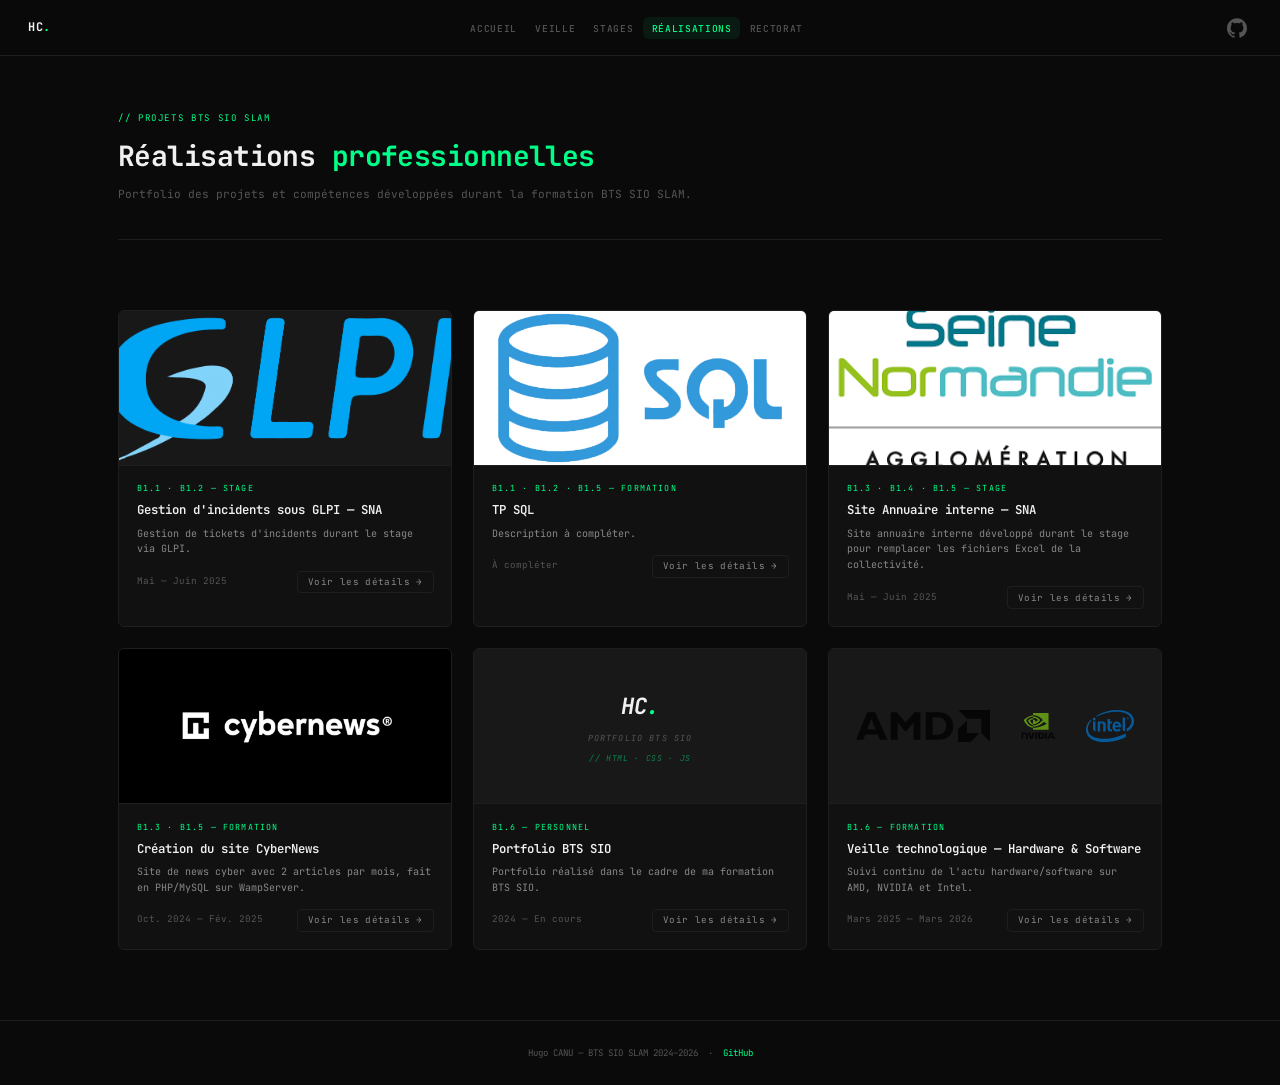
==== realisations.html @ 0197f589 "Initial commit — Portfolio BTS SIO SLAM complet" ====
<!DOCTYPE html>
<html lang="fr">
<head>
  <meta charset="UTF-8">
  <meta name="viewport" content="width=device-width, initial-scale=1.0">
  <title>Réalisations — Hugo CANU</title>
  <link rel="icon" type="image/x-icon" href="favicon_io/favicon.ico">
  <link rel="icon" type="image/png" sizes="32x32" href="favicon_io/favicon-32x32.png">
  <link rel="icon" type="image/png" sizes="16x16" href="favicon_io/favicon-16x16.png">
  <link rel="preconnect" href="https://fonts.googleapis.com">
  <link rel="preconnect" href="https://fonts.gstatic.com" crossorigin>
  <link href="https://fonts.googleapis.com/css2?family=JetBrains+Mono:wght@300;400;500;600;700&display=swap" rel="stylesheet">
  <link rel="stylesheet" href="css/style.css">
</head>
<body>

  <!-- ─── Navbar ─── -->
  <nav class="navbar">
    <a class="navbar-brand" href="index.html">HC<span class="acc">.</span></a>
    <ul class="navbar-links">
      <li><a href="index.html">Accueil</a></li>
      <li><a href="veille.html">Veille</a></li>
      <li><a href="stages.html">Stages</a></li>
      <li><a href="realisations.html">Réalisations</a></li>
      <li><a href="rectorat.html">Rectorat</a></li>
    </ul>
    <a class="navbar-gh" href="https://github.com/HCWhite1" target="_blank" rel="noopener" aria-label="GitHub">
      <svg viewBox="0 0 24 24"><path d="M12 .297c-6.63 0-12 5.373-12 12 0 5.303 3.438 9.8 8.205 11.385.6.113.82-.258.82-.577 0-.285-.01-1.04-.015-2.04-3.338.724-4.042-1.61-4.042-1.61-.546-1.385-1.335-1.755-1.335-1.755-1.087-.744.084-.729.084-.729 1.205.084 1.838 1.236 1.838 1.236 1.07 1.835 2.809 1.305 3.495.998.108-.776.417-1.305.76-1.605-2.665-.3-5.466-1.332-5.466-5.93 0-1.31.465-2.38 1.235-3.22-.135-.303-.54-1.523.105-3.176 0 0 1.005-.322 3.3 1.23.96-.267 1.98-.399 3-.405 1.02.006 2.04.138 3 .405 2.28-1.552 3.285-1.23 3.285-1.23.645 1.653.24 2.873.12 3.176.765.84 1.23 1.91 1.23 3.22 0 4.61-2.805 5.625-5.475 5.92.42.36.81 1.096.81 2.22 0 1.606-.015 2.896-.015 3.286 0 .315.21.69.825.57C20.565 22.092 24 17.592 24 12.297c0-6.627-5.373-12-12-12"/></svg>
    </a>
  </nav>

  <div class="page-wrapper">
    <div class="container">

      <!-- ─── Page hero ─── -->
      <div class="page-hero">
        <p class="label">// Projets BTS SIO SLAM</p>
        <h1>Réalisations <span style="color:var(--accent)">professionnelles</span></h1>
        <p>Portfolio des projets et compétences développées durant la formation BTS SIO SLAM.</p>
      </div>

      <!-- ─── Grille de réalisations ─── -->
      <section class="section">
        <div class="realisations-grid">

          <!-- GLPI -->
          <div class="realisation-card reveal" data-modal="glpi">
            <div class="realisation-img-placeholder"><img src="Images/Realisations/LOGO_GLPI.png" alt="GLPI"></div>
            <div class="realisation-body">
              <p class="realisation-tag">B1.1 · B1.2 — Stage</p>
              <p class="realisation-title">Gestion d'incidents sous GLPI — SNA</p>
              <p class="realisation-desc">Gestion de tickets d'incidents durant le stage via GLPI.</p>
              <div class="realisation-footer">
                <span class="realisation-date">Mai — Juin 2025</span>
                <button class="btn-details" data-modal="glpi">Voir les détails →</button>
              </div>
            </div>
          </div>

          <!-- TP SQL -->
          <div class="realisation-card reveal reveal-d1" data-modal="tpsql">
            <div class="realisation-img-placeholder"><img src="Images/Realisations/LOGO_SQL.png" alt="SQL"></div>
            <div class="realisation-body">
              <p class="realisation-tag">B1.1 · B1.2 · B1.5 — Formation</p>
              <p class="realisation-title">TP SQL</p>
              <p class="realisation-desc">Description à compléter.</p>
              <div class="realisation-footer">
                <span class="realisation-date">À compléter</span>
                <button class="btn-details" data-modal="tpsql">Voir les détails →</button>
              </div>
            </div>
          </div>

          <!-- Annuaire -->
          <div class="realisation-card reveal reveal-d2" data-modal="annuaire">
            <div class="realisation-img-placeholder"><img src="Images/Realisations/LOGO_SEINENORMANDIE.png" alt="Seine Normandie Agglomération"></div>
            <div class="realisation-body">
              <p class="realisation-tag">B1.3 · B1.4 · B1.5 — Stage</p>
              <p class="realisation-title">Site Annuaire interne — SNA</p>
              <p class="realisation-desc">Site annuaire interne développé durant le stage pour remplacer les fichiers Excel de la collectivité.</p>
              <div class="realisation-footer">
                <span class="realisation-date">Mai — Juin 2025</span>
                <button class="btn-details" data-modal="annuaire">Voir les détails →</button>
              </div>
            </div>
          </div>

          <!-- CyberNews -->
          <div class="realisation-card reveal" data-modal="cybernews">
            <div class="realisation-img-placeholder"><img src="Images/Realisations/Logo_CYbernews.avif" alt="CyberNews"></div>
            <div class="realisation-body">
              <p class="realisation-tag">B1.3 · B1.5 — Formation</p>
              <p class="realisation-title">Création du site CyberNews</p>
              <p class="realisation-desc">Site de news cyber avec 2 articles par mois, fait en PHP/MySQL sur WampServer.</p>
              <div class="realisation-footer">
                <span class="realisation-date">Oct. 2024 — Fév. 2025</span>
                <button class="btn-details" data-modal="cybernews">Voir les détails →</button>
              </div>
            </div>
          </div>

          <!-- Portfolio -->
          <div class="realisation-card reveal reveal-d1" data-modal="portfolio">
            <div class="realisation-img-placeholder" style="flex-direction:column; gap:0.4rem;">
              <span style="font-size:1.6rem; font-weight:700; color:var(--text-bright); letter-spacing:-0.02em;">HC<span style="color:var(--accent)">.</span></span>
              <span style="color:var(--text-muted); font-size:0.6rem; letter-spacing:0.14em; text-transform:uppercase;">Portfolio BTS SIO</span>
              <span style="color:var(--accent); opacity:0.45; font-size:0.58rem; margin-top:0.1rem; letter-spacing:0.08em;">// HTML · CSS · JS</span>
            </div>
            <div class="realisation-body">
              <p class="realisation-tag">B1.6 — Personnel</p>
              <p class="realisation-title">Portfolio BTS SIO</p>
              <p class="realisation-desc">Portfolio réalisé dans le cadre de ma formation BTS SIO.</p>
              <div class="realisation-footer">
                <span class="realisation-date">2024 — En cours</span>
                <button class="btn-details" data-modal="portfolio">Voir les détails →</button>
              </div>
            </div>
          </div>

          <!-- Veille -->
          <div class="realisation-card reveal reveal-d2" data-modal="veille">
            <div class="realisation-img-placeholder" style="gap:2rem;">
              <img src="Images/Logos/VeilleTechnologique/LogoVeilleTecho_Sujet_AMD.svg"    alt="AMD"    style="width:auto;height:32px;object-fit:contain;opacity:0.75;">
              <img src="Images/Logos/VeilleTechnologique/LogoVeilleTechno_Sujet_NVidia.png" alt="NVIDIA" style="width:auto;height:32px;object-fit:contain;opacity:0.75;">
              <img src="Images/Logos/VeilleTechnologique/LogoVeilleTechno_Sujet_Intel.svg"  alt="Intel"  style="width:auto;height:32px;object-fit:contain;opacity:0.75;">
            </div>
            <div class="realisation-body">
              <p class="realisation-tag">B1.6 — Formation</p>
              <p class="realisation-title">Veille technologique — Hardware &amp; Software</p>
              <p class="realisation-desc">Suivi continu de l'actu hardware/software sur AMD, NVIDIA et Intel.</p>
              <div class="realisation-footer">
                <span class="realisation-date">Mars 2025 — Mars 2026</span>
                <button class="btn-details" data-modal="veille">Voir les détails →</button>
              </div>
            </div>
          </div>

        </div>
      </section>

    </div>
  </div>

  <!-- ─── Modal ─── -->
  <div class="modal-overlay" id="modal-overlay">
    <div class="modal">
      <div class="modal-header">
        <div>
          <p id="modal-tag" class="modal-tag"></p>
          <p id="modal-title" class="modal-title"></p>
        </div>
        <button class="modal-close" id="modal-close-btn">✕ fermer</button>
      </div>
      <div class="modal-body">
        <img id="modal-img" class="modal-img" src="" alt="" style="display:none;">

        <p class="modal-section">Description</p>
        <p id="modal-desc" class="modal-desc"></p>

        <p class="modal-section">Compétences développées</p>
        <div id="modal-competences"></div>

        <p class="modal-section">Technologies utilisées</p>
        <div id="modal-technos" class="techno-chips"></div>
      </div>
    </div>
  </div>

  <footer>
    <p>Hugo CANU — BTS SIO SLAM 2024–2026 &nbsp;·&nbsp; <a href="https://github.com/HCWhite1" target="_blank">GitHub</a></p>
  </footer>

  <button id="back-to-top" aria-label="Retour en haut">
    <svg viewBox="0 0 14 14" fill="none"><path d="M7 11V3M3 7l4-4 4 4" stroke="currentColor" stroke-width="1.5" stroke-linecap="round" stroke-linejoin="round"/></svg>
  </button>

  <script src="js/main.js"></script>
  <script>
    window.REALISATIONS = {

      'annuaire': {
        stage: 'B1.3 · B1.4 · B1.5 — Stage 1ère année',
        title: 'Site Annuaire interne — SNA',
        description: 'Durant le stage, les agents n\'avaient pas d\'outil centralisé pour retrouver leurs collègues. J\'ai développé un annuaire interne couvrant toutes les entités du service, accessible à tous les agents avec différents niveaux de droits selon le rôle. Mis à disposition en fin de stage, il est resté opérationnel après mon départ.',
        image: null,
        competences: [
          { code: 'B 1.3', label: 'Développer la présence en ligne de l\'organisation', sub: 'Participer à l\'évolution d\'un site Web exploitant les données de l\'organisation' },
          { code: 'B 1.4', label: 'Travailler en mode projet', sub: 'Planifier les activités' },
          { code: 'B 1.5', label: 'Mettre à disposition des utilisateurs un service informatique', sub: 'Déployer un service et accompagner les utilisateurs' }
        ],
        technos: [
          { name: 'PHP', logo: 'Images/Logos/Développement/LangagesDeProgrammation/Logo_Langage_PHP.png' },
          { name: 'HTML / CSS', logo: 'Images/Logos/Développement/LangagesDeProgrammation/Logo_Langage_HTML.png' },
          { name: 'JavaScript', logo: 'Images/Logos/Développement/LangagesDeProgrammation/Logo_Langage_JavaScript.webp' },
          { name: 'MySQL', logo: 'Images/Logos/Développement/BasesDeDonnes/Logo_BD_MySQL.webp' },
          { name: 'WampServer', logo: 'Images/Logos/Développement/LangagesDeProgrammation/Logo_WampServer.png' }
        ]
      },

      'glpi': {
        stage: 'B1.1 · B1.2 — Stage 1ère année',
        title: 'Gestion d\'incidents sous GLPI — SNA',
        description: 'Durant le stage, j\'ai traité des tickets GLPI au quotidien : remplacement de matériel défaillant, réinstallation de logiciels, support divers. Les demandes arrivaient par ticket, mail ou directement au bureau.',
        image: null,
        competences: [
          { code: 'B 1.1', label: 'Gérer le patrimoine informatique', sub: 'Recenser et identifier les ressources numériques' },
          { code: 'B 1.2', label: 'Répondre aux incidents et aux demandes d\'assistance et d\'évolution', sub: 'Collecter, suivre et orienter des demandes' }
        ],
        technos: [
          { name: 'GLPI', logo: 'Images/Logos/Développement/Logo_GLPI.png' }
        ]
      },

      'portfolio': {
        stage: 'B1.6 — Projet personnel',
        title: 'Portfolio BTS SIO',
        description: 'Portfolio réalisé dans le cadre de ma formation BTS SIO pour centraliser mon parcours, mes compétences et mes réalisations. Accessible en ligne et présenté lors des épreuves.',
        image: null,
        competences: [
          { code: 'B 1.6', label: 'Organiser son développement professionnel', sub: 'Gérer son identité professionnelle' }
        ],
        technos: [
          { name: 'HTML / CSS', logo: 'Images/Logos/Développement/LangagesDeProgrammation/Logo_Langage_HTML.png' },
          { name: 'JavaScript', logo: 'Images/Logos/Développement/LangagesDeProgrammation/Logo_Langage_JavaScript.webp' }
        ]
      },

      'cybernews': {
        stage: 'B1.3 · B1.5 — Formation',
        title: 'Création du site CyberNews',
        description: 'Site dédié à la cybersécurité avec 2 articles publiés par mois. Fait en PHP avec une base MySQL sur WampServer.',
        image: null,
        competences: [
          { code: 'B 1.3', label: 'Développer la présence en ligne de l\'organisation', sub: 'Participer à l\'évolution d\'un site Web exploitant les données de l\'organisation' },
          { code: 'B 1.5', label: 'Mettre à disposition des utilisateurs un service informatique', sub: 'Déployer un service' }
        ],
        technos: [
          { name: 'PHP', logo: 'Images/Logos/Développement/LangagesDeProgrammation/Logo_Langage_PHP.png' },
          { name: 'HTML / CSS', logo: 'Images/Logos/Développement/LangagesDeProgrammation/Logo_Langage_HTML.png' },
          { name: 'MySQL', logo: 'Images/Logos/Développement/BasesDeDonnes/Logo_BD_MySQL.webp' },
          { name: 'phpMyAdmin', logo: 'Images/Logos/Développement/BasesDeDonnes/Logo_BD_phpMyAdmin.png' },
          { name: 'WampServer', logo: 'Images/Logos/Développement/LangagesDeProgrammation/Logo_WampServer.png' }
        ]
      },

      'veille': {
        stage: 'B1.6 — Formation',
        title: 'Veille technologique — Hardware & Software',
        description: 'Veille continue sur l\'actu hardware/software autour d\'AMD, NVIDIA et Intel. 2 articles sélectionnés et référencés chaque mois, couvrant les nouveaux composants, les mises à jour de pilotes et les failles matérielles.',
        image: null,
        competences: [
          { code: 'B 1.6', label: 'Organiser son développement professionnel', sub: 'Mettre en œuvre des outils et stratégies de veille informationnelle' }
        ],
        technos: [
          { name: 'Flipboard', logo: 'Images/Logos/VeilleTechnologique/LogoVeilleTechno_Outils_FlipBoard.jpg' },
          { name: 'Feedly', logo: 'Images/Logos/VeilleTechnologique/LogoVeilleTechno_Outils_Feedly.png' },
          { name: 'Google Alerts', logo: 'Images/Logos/VeilleTechnologique/LogoVeilleTechno_Outils_GoogleAlerts.png' },
          { name: 'Mention', logo: 'Images/Logos/VeilleTechnologique/LogoVeilleTechno-Outils_Mention.jpg' }
        ]
      },

      'tpsql': {
        stage: 'B1.1 · B1.2 · B1.5 — Formation',
        title: 'TP SQL',
        description: 'TP de manipulation et de requêtage sur des bases de données relationnelles, réalisé en cours de formation.',
        image: null,
        competences: [
          { code: 'B 1.1', label: 'Gérer le patrimoine informatique', sub: 'Recenser et identifier les ressources numériques' },
          { code: 'B 1.2', label: 'Répondre aux incidents et aux demandes d\'assistance et d\'évolution', sub: 'Traiter des demandes concernant les applications' },
          { code: 'B 1.5', label: 'Mettre à disposition des utilisateurs un service informatique', sub: 'Réaliser les tests d\'intégration et d\'acceptation d\'un service' }
        ],
        technos: []
      }

    };
  </script>
</body>
</html>
---- css/style.css ----
@import url('https://fonts.googleapis.com/css2?family=JetBrains+Mono:wght@300;400;500;600;700&display=swap');

*, *::before, *::after { margin: 0; padding: 0; box-sizing: border-box; }

:root {
  --bg:           #0a0a0a;
  --bg-card:      #111111;
  --bg-elevated:  #181818;
  --border:       #1e1e1e;
  --border-hover: #2d2d2d;
  --accent:       #00ff88;
  --accent-dim:   rgba(0, 255, 136, 0.07);
  --accent-glow:  rgba(0, 255, 136, 0.2);
  --text:         #c8c8c8;
  --text-bright:  #f0f0f0;
  --text-muted:   #555555;
  --text-dim:     #888888;
  --font:         'JetBrains Mono', 'Courier New', monospace;
  --radius:       6px;
  --nav-h:        56px;
}

html { scroll-behavior: smooth; font-size: clamp(14px, 0.875vw, 18px); }

body {
  background: var(--bg);
  color: var(--text);
  font-family: var(--font);
  font-size: 1rem;
  line-height: 1.7;
  overflow-x: hidden;
}

/* ─── Scrollbar ─── */
::-webkit-scrollbar { width: 5px; }
::-webkit-scrollbar-track { background: var(--bg); }
::-webkit-scrollbar-thumb { background: #252525; border-radius: 3px; }
::-webkit-scrollbar-thumb:hover { background: var(--accent); }
::selection { background: var(--accent-glow); color: var(--accent); }

/* ─── Navbar ─── */
.navbar {
  position: fixed; top: 0; left: 0; right: 0; z-index: 100;
  height: var(--nav-h);
  background: rgba(10, 10, 10, 0.92);
  backdrop-filter: blur(16px);
  border-bottom: 1px solid var(--border);
  display: flex; align-items: center; justify-content: space-between;
  padding: 0 2rem; gap: 1rem;
}

.navbar-brand {
  font-size: 0.85rem; font-weight: 700;
  color: var(--text-bright); text-decoration: none;
  letter-spacing: 0.06em; white-space: nowrap;
}
.navbar-brand .acc { color: var(--accent); }

.navbar-links {
  display: flex; align-items: center; gap: 0.1rem; list-style: none;
}
.navbar-links a {
  color: var(--text-muted); text-decoration: none;
  font-size: 0.68rem; font-weight: 500;
  padding: 0.35rem 0.6rem; border-radius: var(--radius);
  letter-spacing: 0.07em; text-transform: uppercase;
  transition: color 0.2s, background 0.2s; white-space: nowrap;
}
.navbar-links a:hover,
.navbar-links a.active { color: var(--accent); background: var(--accent-dim); }

.navbar-gh {
  display: flex; align-items: center; padding: 0.35rem;
  border-radius: var(--radius); transition: background 0.2s; flex-shrink: 0;
}
.navbar-gh:hover { background: var(--accent-dim); }
.navbar-gh svg { width: 20px; height: 20px; fill: var(--text-muted); transition: fill 0.2s; }
.navbar-gh:hover svg { fill: var(--accent); }

/* ─── Layout ─── */
.page-wrapper { padding-top: var(--nav-h); }
.container { max-width: clamp(1100px, 78vw, 1440px); margin: 0 auto; padding: 0 2rem; }
.section { padding: 5rem 0; }

.section-label {
  font-size: 0.65rem; font-weight: 600; color: var(--accent);
  letter-spacing: 0.18em; text-transform: uppercase; margin-bottom: 0.4rem;
}
.section-title {
  font-size: 1.75rem; font-weight: 700;
  color: var(--text-bright); letter-spacing: -0.02em; margin-bottom: 0.75rem;
}
.section-title .acc { color: var(--accent); }
.section-divider {
  width: 36px; height: 2px; background: var(--accent);
  border-radius: 1px; margin-bottom: 3rem;
}

/* ─── Hero ─── */
#hero {
  position: relative; min-height: 100vh;
  display: flex; align-items: center; overflow: hidden;
}
#matrix-canvas {
  position: absolute; inset: 0; width: 100%; height: 100%;
  opacity: 0.3; z-index: 0;
}
.hero-gradient {
  position: absolute; inset: 0; z-index: 1;
  background: radial-gradient(ellipse 70% 60% at 65% 50%, rgba(0,255,136,0.04) 0%, transparent 70%);
}
.hero-content {
  position: relative; z-index: 2;
  display: grid; grid-template-columns: 1fr auto;
  align-items: center; gap: 4rem;
  padding-top: var(--nav-h);
  width: 100%; max-width: clamp(1100px, 78vw, 1440px); margin: 0 auto; padding-inline: 2rem;
}
.hero-eyebrow {
  font-size: 0.68rem; font-weight: 500;
  color: var(--accent); letter-spacing: 0.18em;
  text-transform: uppercase; margin-bottom: 1rem;
  opacity: 0; animation: fadeUp 0.6s 0.2s forwards;
}
.hero-eyebrow::before { content: '// '; opacity: 0.5; }
.hero-name {
  font-size: clamp(2.2rem, 4.5vw, 3.75rem); font-weight: 700;
  color: var(--text-bright); letter-spacing: -0.03em; line-height: 1.05;
  margin-bottom: 0.6rem;
}
.cursor {
  display: inline-block; width: 3px; height: 0.85em;
  background: var(--accent); margin-left: 3px; vertical-align: middle;
  animation: blink 1s step-end infinite;
}
@keyframes blink { 0%,100% { opacity:1; } 50% { opacity:0; } }

.hero-role {
  font-size: 0.9rem; font-weight: 300;
  color: var(--text-dim); margin-bottom: 2rem;
  opacity: 0; animation: fadeUp 0.6s 0.4s forwards;
  min-height: 1.5em;
}
.hero-contact {
  display: flex; flex-direction: column; gap: 0.45rem;
  opacity: 0; animation: fadeUp 0.6s 1.4s forwards;
}
/* ─── Terminal contact block ─── */
.terminal-block {
  background: #0d0d0d;
  border: 1px solid var(--border-hover);
  border-radius: 8px;
  overflow: hidden;
  width: fit-content;
  min-width: 340px;
}
.terminal-header {
  display: flex; align-items: center; gap: 0.35rem;
  padding: 0.5rem 0.85rem;
  background: #161616;
  border-bottom: 1px solid var(--border);
}
.terminal-prompt {
  font-size: 0.75rem; font-weight: 600;
  color: var(--accent); letter-spacing: 0.05em;
}
.terminal-title {
  font-size: 0.65rem; color: var(--text-muted);
  margin-left: 0.4rem; letter-spacing: 0.06em;
}
.terminal-body {
  padding: 0.75rem 1rem;
  display: flex; flex-direction: column; gap: 0.3rem;
}
.terminal-line { font-size: 0.76rem; white-space: nowrap; }
.t-var { color: var(--accent); }
.t-eq  { color: var(--text-muted); margin: 0 0.1rem; }
.t-val { color: var(--text-bright); }

.hero-photo-wrapper {
  position: relative; flex-shrink: 0;
  opacity: 0; animation: fadeUp 0.7s 0.3s forwards;
}
.hero-photo-wrapper::before {
  content: '';
  position: absolute; inset: -3px; border-radius: 10px; z-index: 0;
  background: linear-gradient(140deg, var(--accent) 0%, transparent 55%);
  opacity: 0.35;
}
.hero-photo {
  width: clamp(210px, 14vw, 280px); height: clamp(255px, 17vw, 340px);
  object-fit: cover; object-position: top center;
  border-radius: 8px; border: 1px solid var(--border-hover);
  display: block; position: relative; z-index: 1;
}

.hero-scroll {
  position: absolute; bottom: 2rem; left: 50%;
  transform: translateX(-50%); z-index: 2;
  display: flex; flex-direction: column; align-items: center; gap: 0.4rem;
  color: var(--text-muted); font-size: 0.6rem;
  letter-spacing: 0.14em; text-transform: uppercase;
  animation: bob 2.2s ease-in-out infinite;
}
@keyframes bob {
  0%,100% { transform: translateX(-50%) translateY(0); }
  50%      { transform: translateX(-50%) translateY(7px); }
}
@keyframes fadeUp {
  from { opacity: 0; transform: translateY(14px); }
  to   { opacity: 1; transform: none; }
}

/* ─── Cards ─── */
.card {
  background: var(--bg-card); border: 1px solid var(--border);
  border-radius: var(--radius); padding: 1.5rem;
  transition: border-color 0.2s, background 0.2s;
}
.card:hover { border-color: var(--border-hover); background: var(--bg-elevated); }
.card.green-hover:hover { border-color: rgba(0,255,136,0.3); }

/* ─── Profile block ─── */
.profile-text {
  font-size: 0.82rem; color: var(--text); line-height: 1.8;
  border-left: 2px solid var(--accent); padding-left: 1.25rem;
}
.profile-loisirs {
  font-size: 0.75rem; color: var(--text-dim);
  margin-top: 1rem; padding-left: 1.25rem;
  letter-spacing: 0.03em;
}

/* ─── Skills ─── */
.skills-categories { display: flex; flex-direction: column; gap: 1.75rem; }

.skill-category-title {
  font-size: 0.65rem; font-weight: 600;
  color: var(--accent); letter-spacing: 0.16em; text-transform: uppercase;
  margin-bottom: 0.65rem; display: flex; align-items: center; gap: 0.6rem;
}
.skill-category-title::after {
  content: ''; flex: 1; height: 1px; background: var(--border);
}

.skills-grid { display: flex; flex-wrap: wrap; gap: 0.45rem; }

.skill-chip {
  display: flex; align-items: center; gap: 0.45rem;
  padding: 0.4rem 0.8rem;
  background: var(--bg-card); border: 1px solid var(--border);
  border-radius: 4px; font-size: 0.7rem; color: var(--text);
  transition: border-color 0.2s, background 0.2s, color 0.2s;
  cursor: default;
}
.skill-chip:hover {
  border-color: rgba(0,255,136,0.3);
  background: var(--accent-dim); color: var(--text-bright);
}
.skill-chip img {
  width: 17px; height: 17px; object-fit: contain; flex-shrink: 0;
}
.veille-block .skill-chip img {
  width: 28px; height: 28px;
}

/* ─── Certifications ─── */
.certif-list { display: flex; flex-direction: column; gap: 0.6rem; }
.certif-item {
  display: flex; align-items: center; gap: 0.85rem;
  padding: 0.7rem 1rem; background: var(--bg-card);
  border: 1px solid var(--border); border-radius: var(--radius);
  font-size: 0.76rem; color: var(--text);
  transition: border-color 0.2s;
}
.certif-item:hover { border-color: rgba(0,255,136,0.25); }
a.certif-item { text-decoration: none; color: var(--text); }
.certif-item img { width: 26px; height: 26px; object-fit: contain; flex-shrink: 0; }
.certif-item .score {
  margin-left: auto; font-size: 0.68rem;
  color: var(--accent); font-weight: 600; letter-spacing: 0.05em;
}

/* ─── Timeline ─── */
.timeline { position: relative; padding-left: 1.25rem; }
.timeline::before {
  content: ''; position: absolute; left: 0; top: 8px; bottom: 8px;
  width: 1px; background: var(--border);
}
.timeline-item {
  position: relative; padding-left: 1.5rem; padding-bottom: 2.25rem;
}
.timeline-item:last-child { padding-bottom: 0; }
.timeline-item::before {
  content: ''; position: absolute; left: -1.28rem; top: 7px;
  width: 9px; height: 9px; border-radius: 50%;
  background: var(--bg); border: 2px solid var(--border);
  transition: border-color 0.2s, background 0.2s;
}
.timeline-item:hover::before,
.timeline-item.current::before {
  border-color: var(--accent);
}
.timeline-item.current::before {
  background: var(--accent);
  box-shadow: 0 0 8px rgba(0,255,136,0.4);
}
.timeline-date {
  font-size: 0.67rem; color: var(--accent);
  letter-spacing: 0.08em; margin-bottom: 0.2rem;
}
.timeline-title {
  font-size: 0.88rem; font-weight: 600;
  color: var(--text-bright); margin-bottom: 0.15rem;
}
.timeline-org {
  font-size: 0.74rem; color: var(--text-dim); margin-bottom: 0.4rem;
  display: flex; align-items: center; gap: 0.5rem;
}
.timeline-org img { height: 18px; width: auto; object-fit: contain; opacity: 0.75; }
.timeline-desc { font-size: 0.73rem; color: var(--text-muted); line-height: 1.6; }
.timeline-link {
  display: inline-flex; align-items: center; gap: 0.35rem;
  margin-top: 0.5rem; font-size: 0.7rem;
  color: var(--accent); text-decoration: none;
  border-bottom: 1px solid rgba(0,255,136,0.3);
  padding-bottom: 1px;
  transition: border-color 0.2s, opacity 0.2s;
}
.timeline-link:hover { opacity: 0.8; }
.timeline-link.disabled {
  color: var(--text-muted); border-color: var(--border);
  pointer-events: none; cursor: default;
}

/* ─── Page hero (subpages) ─── */
.page-hero {
  padding: 3.5rem 0 2.5rem;
  border-bottom: 1px solid var(--border);
  margin-bottom: 0;
}
.page-hero .label {
  font-size: 0.65rem; color: var(--accent);
  letter-spacing: 0.18em; text-transform: uppercase; margin-bottom: 0.4rem;
}
.page-hero h1 {
  font-size: 2rem; font-weight: 700;
  color: var(--text-bright); letter-spacing: -0.02em;
}
.page-hero p {
  font-size: 0.8rem; color: var(--text-muted); margin-top: 0.4rem;
}

/* ─── Veille ─── */
.veille-meta {
  display: grid; grid-template-columns: 1fr 1fr;
  gap: 2rem; margin-bottom: 3rem;
}
.veille-block h4 {
  font-size: 0.65rem; color: var(--accent);
  letter-spacing: 0.14em; text-transform: uppercase; margin-bottom: 0.7rem;
}

.news-section-title {
  font-size: 0.65rem; font-weight: 600;
  color: var(--accent); letter-spacing: 0.16em; text-transform: uppercase;
  margin-bottom: 1.5rem; display: flex; align-items: center; gap: 0.6rem;
}
.news-section-title::after { content: ''; flex: 1; height: 1px; background: var(--border); }

.news-grid { display: flex; flex-direction: column; }
.news-month {
  display: grid; grid-template-columns: 110px 1fr 1fr;
  gap: 0.75rem; align-items: start;
  padding: 0.85rem 0; border-top: 1px solid var(--border);
}
.news-month-label {
  font-size: 0.68rem; font-weight: 600;
  color: var(--text-dim); letter-spacing: 0.06em;
  padding-top: 0.5rem;
}
.news-item {
  display: block; padding: 0.55rem 0.8rem;
  background: var(--bg-card); border: 1px solid var(--border);
  border-radius: var(--radius); font-size: 0.72rem;
  color: var(--text-dim); text-decoration: none;
  transition: border-color 0.2s, color 0.2s, background 0.2s;
}
.news-item:hover {
  border-color: rgba(0,255,136,0.3);
  color: var(--text); background: var(--accent-dim);
}
.news-item.placeholder {
  color: var(--text-muted); font-style: italic;
  pointer-events: none; cursor: default;
}
.news-item .news-title { display: block; font-size: 0.72rem; }
.news-item .news-src {
  display: block; font-size: 0.62rem;
  color: var(--accent); margin-top: 0.15rem;
}

.pptx-block {
  margin-top: 3rem; padding: 1.5rem;
  background: var(--bg-card); border: 1px solid var(--border);
  border-radius: var(--radius);
}
.pptx-block h4 {
  font-size: 0.7rem; color: var(--accent);
  letter-spacing: 0.12em; text-transform: uppercase; margin-bottom: 1rem;
}
.btn {
  display: inline-flex; align-items: center; gap: 0.5rem;
  font-family: var(--font); font-size: 0.72rem; font-weight: 500;
  padding: 0.55rem 1rem; border-radius: var(--radius);
  text-decoration: none; transition: all 0.2s; letter-spacing: 0.04em;
  cursor: pointer; border: none;
}
.btn-outline {
  background: transparent; border: 1px solid var(--border);
  color: var(--text-dim);
}
.btn-outline:hover {
  border-color: var(--accent); color: var(--accent); background: var(--accent-dim);
}
.btn-accent {
  background: var(--accent); color: #0a0a0a; font-weight: 600;
}
.btn-accent:hover { opacity: 0.85; }

/* ─── Stages ─── */
.stages-grid { display: grid; grid-template-columns: 1fr 1fr; gap: 2rem; }
.stage-card {
  background: var(--bg-card); border: 1px solid var(--border);
  border-radius: var(--radius); padding: 2rem;
  transition: border-color 0.2s;
}
.stage-card:hover { border-color: rgba(0,255,136,0.2); }
.stage-num {
  font-size: 0.62rem; color: var(--accent);
  letter-spacing: 0.18em; text-transform: uppercase; margin-bottom: 0.4rem;
}
.stage-card-title {
  font-size: 1.05rem; font-weight: 600; color: var(--text-bright); margin-bottom: 0.2rem;
}
.stage-dates { font-size: 0.7rem; color: var(--text-dim); margin-bottom: 1.25rem; }
.stage-placeholder {
  font-size: 0.76rem; color: var(--text-muted); font-style: italic;
  padding: 1.25rem; border: 1px dashed var(--border);
  border-radius: 4px; text-align: center;
}
.stage-org-logo {
  height: 30px; width: auto; object-fit: contain;
  opacity: 0.7; margin-bottom: 1rem; display: block;
}

/* ─── Réalisations ─── */
.realisations-grid {
  display: grid; grid-template-columns: repeat(auto-fill, minmax(300px, 1fr));
  gap: 1.5rem;
}
.realisation-card {
  background: var(--bg-card); border: 1px solid var(--border);
  border-radius: var(--radius); overflow: hidden;
  transition: border-color 0.2s, transform 0.2s;
}
.realisation-card:hover {
  border-color: rgba(0,255,136,0.25); transform: translateY(-2px);
}
.realisation-img-placeholder {
  width: 100%; height: 155px;
  background: var(--bg-elevated); border-bottom: 1px solid var(--border);
  display: flex; align-items: center; justify-content: center;
  color: var(--text-muted); font-size: 0.72rem; font-style: italic;
}
.realisation-img-placeholder img { width: 100%; height: 100%; object-fit: cover; }
.realisation-body { padding: 1.1rem 1.25rem 1.25rem; }
.realisation-tag {
  font-size: 0.6rem; color: var(--accent);
  letter-spacing: 0.14em; text-transform: uppercase; margin-bottom: 0.35rem;
}
.realisation-title {
  font-size: 0.88rem; font-weight: 600; color: var(--text-bright); margin-bottom: 0.3rem;
}
.realisation-desc {
  font-size: 0.72rem; color: var(--text-dim); line-height: 1.55; margin-bottom: 1rem;
}
.realisation-footer {
  display: flex; align-items: center; justify-content: space-between;
}
.realisation-date { font-size: 0.66rem; color: var(--text-muted); }
.btn-details {
  font-family: var(--font); font-size: 0.66rem;
  padding: 0.3rem 0.7rem; background: transparent;
  border: 1px solid var(--border); border-radius: 4px;
  color: var(--text-dim); cursor: pointer;
  transition: border-color 0.2s, color 0.2s, background 0.2s;
  letter-spacing: 0.04em;
}
.btn-details:hover {
  border-color: var(--accent); color: var(--accent); background: var(--accent-dim);
}

/* ─── Modal ─── */
.modal-overlay {
  position: fixed; inset: 0; z-index: 200;
  background: rgba(0,0,0,0.82); backdrop-filter: blur(4px);
  display: none; align-items: center; justify-content: center; padding: 2rem;
}
.modal-overlay.open { display: flex; }
.modal {
  background: var(--bg-card); border: 1px solid var(--border-hover);
  border-radius: 8px; max-width: 700px; width: 100%;
  max-height: 85vh; overflow-y: auto;
}
.modal-header {
  padding: 1.5rem 1.5rem 0;
  display: flex; justify-content: space-between; align-items: flex-start; gap: 1rem;
}
.modal-tag { font-size: 0.62rem; color: var(--accent); letter-spacing: 0.14em; text-transform: uppercase; margin-bottom: 0.2rem; }
.modal-title { font-size: 1.1rem; font-weight: 700; color: var(--text-bright); }
.modal-close {
  font-family: var(--font); font-size: 0.72rem;
  background: none; border: 1px solid var(--border);
  border-radius: 4px; color: var(--text-muted);
  cursor: pointer; padding: 0.25rem 0.6rem;
  transition: color 0.2s, border-color 0.2s; flex-shrink: 0;
}
.modal-close:hover { color: var(--accent); border-color: var(--accent); }
.modal-body { padding: 1.5rem; }
.modal-body img.modal-img {
  width: 100%; height: 180px; object-fit: cover;
  border-radius: 4px; border: 1px solid var(--border); margin-bottom: 1.25rem;
}
.modal-section {
  font-size: 0.62rem; font-weight: 600; color: var(--accent);
  letter-spacing: 0.16em; text-transform: uppercase;
  margin-bottom: 0.5rem; margin-top: 1.25rem;
}
.modal-section:first-child { margin-top: 0; }
.modal-desc { font-size: 0.77rem; color: var(--text); line-height: 1.75; }

.competence-item {
  padding: 0.55rem 0.85rem; margin-bottom: 0.4rem;
  background: var(--bg); border: 1px solid var(--border);
  border-left: 3px solid var(--accent); border-radius: 4px;
  font-size: 0.71rem; color: var(--text);
}
.competence-item .code { color: var(--accent); font-weight: 600; }
.competence-item .sub {
  display: block; margin-top: 0.15rem;
  font-size: 0.67rem; color: var(--text-muted);
}

.techno-chips { display: flex; flex-wrap: wrap; gap: 0.4rem; margin-top: 0.25rem; }
.techno-chip {
  display: flex; align-items: center; gap: 0.35rem;
  padding: 0.28rem 0.6rem; background: var(--bg);
  border: 1px solid var(--border); border-radius: 4px;
  font-size: 0.66rem; color: var(--text-dim);
}
.techno-chip img { width: 14px; height: 14px; object-fit: contain; }

/* ─── Rectorat / Tabs ─── */
.tabs {
  display: flex; border-bottom: 1px solid var(--border); margin-bottom: 2.5rem;
}
.tab-btn {
  font-family: var(--font); font-size: 0.72rem; font-weight: 500;
  padding: 0.7rem 1.5rem; background: none; border: none;
  border-bottom: 2px solid transparent; color: var(--text-muted);
  cursor: pointer; letter-spacing: 0.07em; text-transform: uppercase;
  transition: color 0.2s, border-color 0.2s; margin-bottom: -1px;
}
.tab-btn:hover { color: var(--text-dim); }
.tab-btn.active { color: var(--accent); border-bottom-color: var(--accent); }
.tab-pane { display: none; }
.tab-pane.active { display: block; }

.doc-list { display: flex; flex-direction: column; gap: 0.65rem; }
.doc-item {
  display: flex; align-items: center; gap: 1rem;
  padding: 1rem 1.25rem; background: var(--bg-card);
  border: 1px solid var(--border); border-radius: var(--radius);
  text-decoration: none; transition: border-color 0.2s, background 0.2s;
}
.doc-item:hover { border-color: rgba(0,255,136,0.3); background: var(--accent-dim); }
.doc-icon { font-size: 1.3rem; flex-shrink: 0; }
.doc-name { font-size: 0.8rem; font-weight: 500; color: var(--text-bright); }
.doc-type { font-size: 0.66rem; color: var(--text-muted); margin-top: 0.1rem; }
.doc-action { margin-left: auto; font-size: 0.66rem; color: var(--accent); flex-shrink: 0; }

.coming-soon {
  text-align: center; padding: 4rem 2rem;
  font-size: 0.8rem; color: var(--text-muted);
}
.coming-soon .cs-icon {
  font-size: 2.5rem; color: var(--border-hover); display: block; margin-bottom: 1rem;
}
.coming-soon .cs-label {
  font-size: 0.62rem; color: var(--accent);
  letter-spacing: 0.18em; text-transform: uppercase;
  display: block; margin-bottom: 0.5rem;
}

/* ─── Stage Report ─── */
.stage-meta {
  display: grid;
  grid-template-columns: repeat(auto-fit, minmax(190px, 1fr));
  gap: 0.75rem;
  margin-bottom: 2.5rem;
}
.stage-meta-item {
  background: var(--bg-card); border: 1px solid var(--border);
  border-radius: var(--radius); padding: 0.75rem 1rem;
}
.stage-meta-item .meta-label {
  display: block; font-size: 0.6rem; font-weight: 600;
  color: var(--accent); letter-spacing: 0.16em;
  text-transform: uppercase; margin-bottom: 0.3rem;
}
.stage-meta-item .meta-value {
  font-size: 0.8rem; color: var(--text-bright); font-weight: 500;
}

.stage-section { margin-bottom: 2.5rem; }
.stage-section-label {
  font-size: 0.6rem; font-weight: 600;
  color: var(--accent); letter-spacing: 0.18em; text-transform: uppercase;
  margin-bottom: 0.85rem;
  display: flex; align-items: center; gap: 0.6rem;
}
.stage-section-label::after { content: ''; flex: 1; height: 1px; background: var(--border); }

.stage-project {
  background: var(--bg-card); border: 1px solid var(--border);
  border-radius: var(--radius); padding: 1.5rem;
  transition: border-color 0.2s;
}
.stage-project:hover { border-color: rgba(0,255,136,0.2); }
.stage-project-num {
  font-size: 0.6rem; color: var(--accent);
  letter-spacing: 0.18em; text-transform: uppercase; margin-bottom: 0.2rem;
}
.stage-project-title {
  font-size: 1rem; font-weight: 600;
  color: var(--text-bright); margin-bottom: 0.75rem;
}
.stage-project-desc {
  font-size: 0.8rem; color: var(--text);
  line-height: 1.75; margin-bottom: 1rem;
}

.feature-list {
  list-style: none; display: flex; flex-direction: column;
  gap: 0.45rem; margin-bottom: 1.25rem;
}
.feature-list li {
  font-size: 0.76rem; color: var(--text);
  padding-left: 1.1rem; position: relative; line-height: 1.6;
}
.feature-list li::before {
  content: '▸'; position: absolute; left: 0;
  color: var(--accent); font-size: 0.62rem; top: 0.1em;
}
.feature-list strong { color: var(--text-bright); font-weight: 600; }

.stage-stack-label {
  font-size: 0.6rem; color: var(--text-muted);
  letter-spacing: 0.14em; text-transform: uppercase; margin-bottom: 0.5rem;
}

.bilan-card {
  border-left: 2px solid var(--accent);
  background: var(--accent-dim);
  border-radius: 0 var(--radius) var(--radius) 0;
  padding: 1.1rem 1.4rem;
  font-size: 0.8rem; color: var(--text); line-height: 1.8;
}
.bilan-card p + p { margin-top: 0.6rem; }

/* ─── Back to top ─── */
#back-to-top {
  position: fixed; bottom: 1.75rem; right: 1.75rem; z-index: 99;
  width: 36px; height: 36px;
  background: var(--bg-card); border: 1px solid var(--border-hover);
  border-radius: 6px; cursor: pointer;
  display: flex; align-items: center; justify-content: center;
  color: var(--text-muted);
  opacity: 0; pointer-events: none;
  transition: opacity 0.25s, border-color 0.2s, color 0.2s, transform 0.2s;
}
#back-to-top.visible { opacity: 1; pointer-events: auto; }
#back-to-top:hover { border-color: var(--accent); color: var(--accent); transform: translateY(-2px); }
#back-to-top svg { width: 14px; height: 14px; }

/* ─── Scroll reveal ─── */
.reveal { opacity: 0; transform: translateY(18px); transition: opacity 0.55s ease, transform 0.55s ease; }
.reveal.visible { opacity: 1; transform: none; }
.reveal-d1 { transition-delay: 0.1s; }
.reveal-d2 { transition-delay: 0.2s; }
.reveal-d3 { transition-delay: 0.3s; }

/* ─── Section separator ─── */
.section-sep { border: none; border-top: 1px solid var(--border); }

/* ─── Footer ─── */
footer {
  border-top: 1px solid var(--border); padding: 1.75rem 2rem;
  text-align: center; font-size: 0.65rem; color: var(--text-muted);
}
footer a { color: var(--accent); text-decoration: none; }
footer a:hover { text-decoration: underline; }

/* ─── Responsive ─── */
@media (max-width: 900px) {
  .hero-content { grid-template-columns: 1fr; }
  .hero-photo-wrapper { display: none; }
  .veille-meta { grid-template-columns: 1fr; }
  .stages-grid { grid-template-columns: 1fr; }
}
@media (max-width: 700px) {
  .navbar-links { display: none; }
  .news-month { grid-template-columns: 85px 1fr; }
  .news-month .news-item:nth-child(3) { grid-column: 2; }
  .section-title { font-size: 1.4rem; }
}
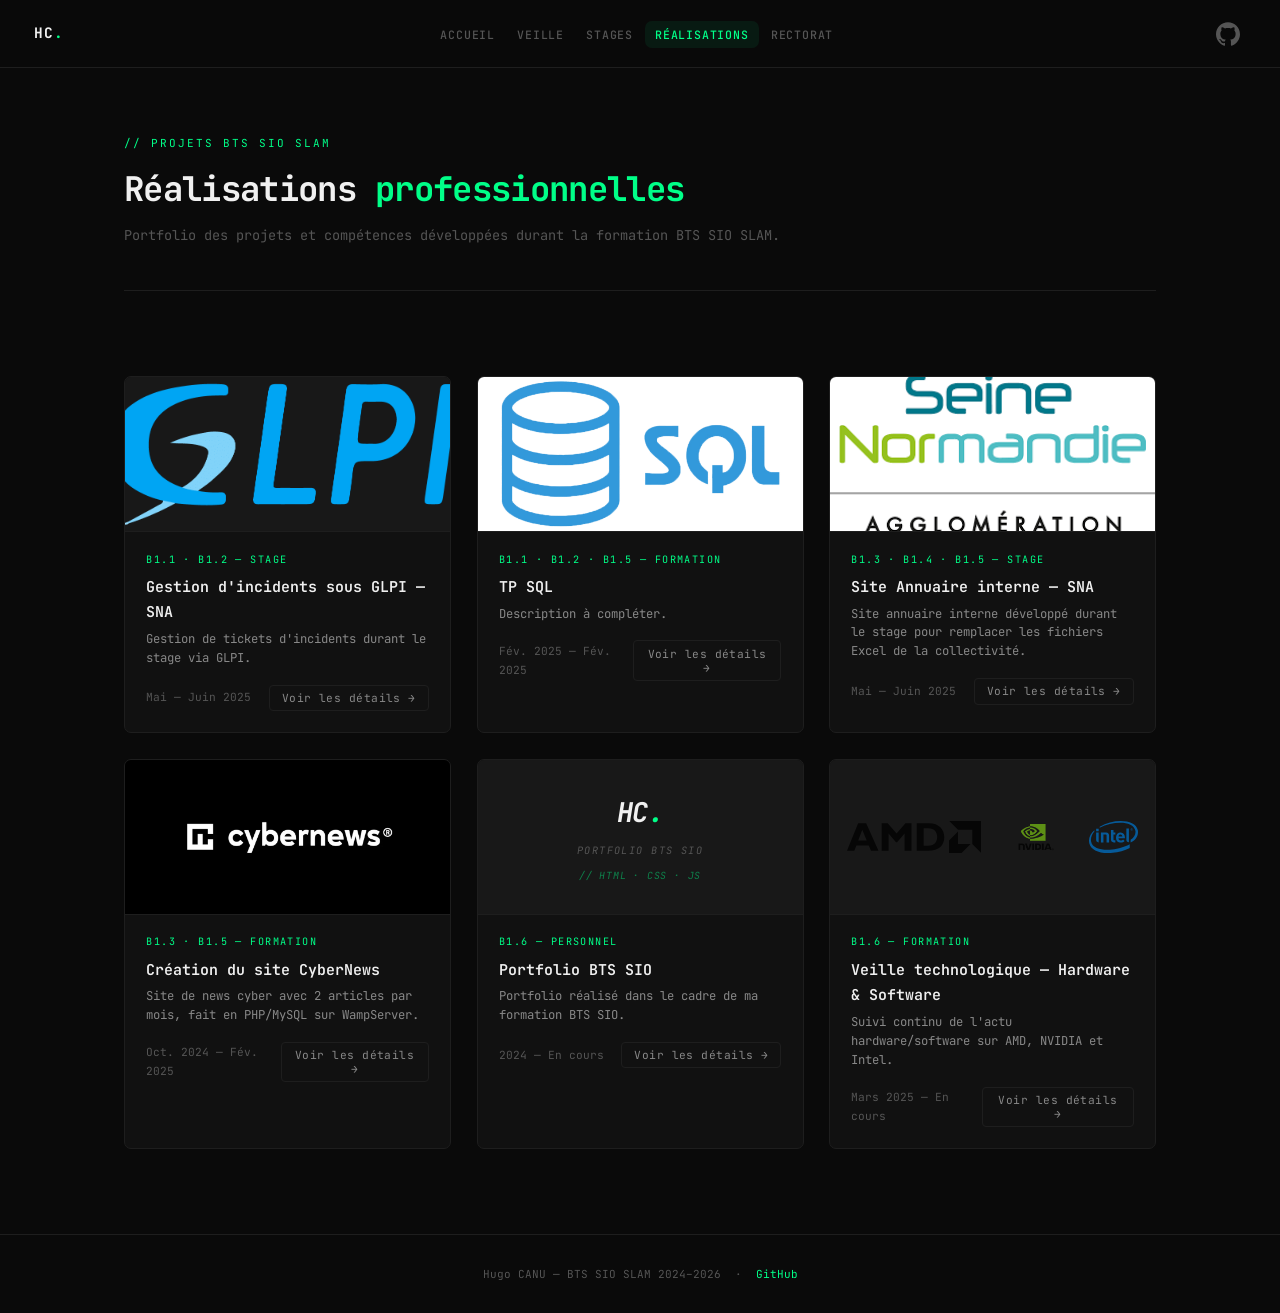
==== commit 6f7d79d6: "Conformité au exigences" ====
--- a/realisations.html
+++ b/realisations.html
@@ -65,7 +65,7 @@
               <p class="realisation-title">TP SQL</p>
               <p class="realisation-desc">Description à compléter.</p>
               <div class="realisation-footer">
-                <span class="realisation-date">À compléter</span>
+                <span class="realisation-date">Fév. 2025 — Fév. 2025</span>
                 <button class="btn-details" data-modal="tpsql">Voir les détails →</button>
               </div>
             </div>
@@ -129,7 +129,7 @@
               <p class="realisation-title">Veille technologique — Hardware &amp; Software</p>
               <p class="realisation-desc">Suivi continu de l'actu hardware/software sur AMD, NVIDIA et Intel.</p>
               <div class="realisation-footer">
-                <span class="realisation-date">Mars 2025 — Mars 2026</span>
+                <span class="realisation-date">Mars 2025 — En cours</span>
                 <button class="btn-details" data-modal="veille">Voir les détails →</button>
               </div>
             </div>
@@ -162,6 +162,10 @@
 
         <p class="modal-section">Technologies utilisées</p>
         <div id="modal-technos" class="techno-chips"></div>
+
+        <hr class="modal-details-sep">
+        <button class="btn btn-outline" id="modal-details-btn">▸ Détails</button>
+        <div id="modal-details-panel" hidden style="margin-top:1rem;"></div>
       </div>
     </div>
   </div>
@@ -182,7 +186,7 @@
         stage: 'B1.3 · B1.4 · B1.5 — Stage 1ère année',
         title: 'Site Annuaire interne — SNA',
         description: 'Durant le stage, les agents n\'avaient pas d\'outil centralisé pour retrouver leurs collègues. J\'ai développé un annuaire interne couvrant toutes les entités du service, accessible à tous les agents avec différents niveaux de droits selon le rôle. Mis à disposition en fin de stage, il est resté opérationnel après mon départ.',
-        image: null,
+        image: 'Pieces_Jointes/Realisation3.webp',
         competences: [
           { code: 'B 1.3', label: 'Développer la présence en ligne de l\'organisation', sub: 'Participer à l\'évolution d\'un site Web exploitant les données de l\'organisation' },
           { code: 'B 1.4', label: 'Travailler en mode projet', sub: 'Planifier les activités' },
@@ -194,6 +198,38 @@
           { name: 'JavaScript', logo: 'Images/Logos/Développement/LangagesDeProgrammation/Logo_Langage_JavaScript.webp' },
           { name: 'MySQL', logo: 'Images/Logos/Développement/BasesDeDonnes/Logo_BD_MySQL.webp' },
           { name: 'WampServer', logo: 'Images/Logos/Développement/LangagesDeProgrammation/Logo_WampServer.png' }
+        ],
+        details: [
+          {
+            code: 'B 1.3', label: 'Développer la présence en ligne de l\'organisation',
+            sub: 'Participer à l\'évolution d\'un site Web exploitant les données de l\'organisation',
+            points: [
+              'Conception complète d\'un annuaire web multi-entités couvrant SNA, Vernon, CIAS, OTC et CCAS',
+              'Intégration des données réelles de l\'organisation : agents, services, pôles, directions et localisations',
+              'Interface de consultation avec recherche multi-colonnes et filtres avancés (entité, service, pôle, direction)',
+              'Import CSV en masse pour alimenter la base sans compétences techniques requises',
+              'Système de logs traçant toutes les actions (heure, utilisateur, action effectuée)'
+            ]
+          },
+          {
+            code: 'B 1.4', label: 'Travailler en mode projet',
+            sub: 'Planifier les activités',
+            points: [
+              'Analyse du besoin utilisateur en début de stage (entretien avec le responsable DNI)',
+              'Rédaction d\'un planning semaine par semaine et adaptation au fil des retours agents',
+              'Pivot technique décidé en autonomie : abandon de WordPress, adoption d\'une stack PHP/MySQL custom adaptée au besoin'
+            ]
+          },
+          {
+            code: 'B 1.5', label: 'Mettre à disposition des utilisateurs un service informatique',
+            sub: 'Déployer un service et accompagner les utilisateurs',
+            points: [
+              'Déploiement sur le serveur WampServer interne de la DNI, accessible à tous les agents du réseau',
+              'Mise en place de 3 niveaux de droits : lecteur (consultation), modificateur (CRUD), administrateur (gestion des comptes)',
+              'Formation des agents administrateurs à la gestion des comptes et à l\'import CSV',
+              'Application restée opérationnelle après la fin du stage'
+            ]
+          }
         ]
       },
 
@@ -201,13 +237,35 @@
         stage: 'B1.1 · B1.2 — Stage 1ère année',
         title: 'Gestion d\'incidents sous GLPI — SNA',
         description: 'Durant le stage, j\'ai traité des tickets GLPI au quotidien : remplacement de matériel défaillant, réinstallation de logiciels, support divers. Les demandes arrivaient par ticket, mail ou directement au bureau.',
-        image: null,
+        image: 'Pieces_Jointes/Realisation1.webp',
         competences: [
           { code: 'B 1.1', label: 'Gérer le patrimoine informatique', sub: 'Recenser et identifier les ressources numériques' },
           { code: 'B 1.2', label: 'Répondre aux incidents et aux demandes d\'assistance et d\'évolution', sub: 'Collecter, suivre et orienter des demandes' }
         ],
         technos: [
           { name: 'GLPI', logo: 'Images/Logos/Développement/Logo_GLPI.png' }
+        ],
+        details: [
+          {
+            code: 'B 1.1', label: 'Gérer le patrimoine informatique',
+            sub: 'Recenser et identifier les ressources numériques',
+            points: [
+              'Consultation de l\'inventaire GLPI pour localiser le matériel concerné avant chaque intervention',
+              'Mise à jour des fiches équipements après remplacement (réattribution de matériel, changement d\'état)',
+              'Participation à l\'inventaire physique : vérification et réétiquetage des machines',
+              'Démantèlement de PCs obsolètes avec récupération de composants réutilisables (RAM, HDD)'
+            ]
+          },
+          {
+            code: 'B 1.2', label: 'Répondre aux incidents et aux demandes d\'assistance et d\'évolution',
+            sub: 'Collecter, suivre et orienter des demandes',
+            points: [
+              'Prise en charge quotidienne de tickets GLPI : remplacement de périphériques, réinstallation de logiciels, dépannage réseau',
+              'Qualification des demandes selon leur urgence et orientation vers le bon interlocuteur',
+              'Mise à jour du statut des tickets et communication auprès des demandeurs tout au long du traitement',
+              'Demandes reçues via GLPI, par mail ou passage direct au bureau du service DNI'
+            ]
+          }
         ]
       },
 
@@ -215,13 +273,27 @@
         stage: 'B1.6 — Projet personnel',
         title: 'Portfolio BTS SIO',
         description: 'Portfolio réalisé dans le cadre de ma formation BTS SIO pour centraliser mon parcours, mes compétences et mes réalisations. Accessible en ligne et présenté lors des épreuves.',
-        image: null,
+        image: 'Pieces_Jointes/Realisation5.png',
         competences: [
           { code: 'B 1.6', label: 'Organiser son développement professionnel', sub: 'Gérer son identité professionnelle' }
         ],
         technos: [
           { name: 'HTML / CSS', logo: 'Images/Logos/Développement/LangagesDeProgrammation/Logo_Langage_HTML.png' },
           { name: 'JavaScript', logo: 'Images/Logos/Développement/LangagesDeProgrammation/Logo_Langage_JavaScript.webp' }
+        ],
+        details: [
+          {
+            code: 'B 1.6', label: 'Organiser son développement professionnel',
+            sub: 'Gérer son identité professionnelle',
+            points: [
+              'Conception d\'un site vitrine statique en HTML / CSS / JavaScript vanilla, sans framework',
+              'Hébergement gratuit via GitHub Pages — déploiement automatique à chaque push sur la branche main',
+              'Versionnage du code source via Git/GitHub (dépôt public HCWhite1.github.io)',
+              'Organisation du contenu : parcours, compétences Bloc 1, réalisations, veille technologique, stages',
+              'Design responsive, thème sombre, animation matrix rain (canvas), effets de révélation au scroll',
+              'Mise à jour continue tout au long de la formation'
+            ]
+          }
         ]
       },
 
@@ -229,7 +301,7 @@
         stage: 'B1.3 · B1.5 — Formation',
         title: 'Création du site CyberNews',
         description: 'Site dédié à la cybersécurité avec 2 articles publiés par mois. Fait en PHP avec une base MySQL sur WampServer.',
-        image: null,
+        image: 'Pieces_Jointes/Realisation4.png',
         competences: [
           { code: 'B 1.3', label: 'Développer la présence en ligne de l\'organisation', sub: 'Participer à l\'évolution d\'un site Web exploitant les données de l\'organisation' },
           { code: 'B 1.5', label: 'Mettre à disposition des utilisateurs un service informatique', sub: 'Déployer un service' }
@@ -240,6 +312,18 @@
           { name: 'MySQL', logo: 'Images/Logos/Développement/BasesDeDonnes/Logo_BD_MySQL.webp' },
           { name: 'phpMyAdmin', logo: 'Images/Logos/Développement/BasesDeDonnes/Logo_BD_phpMyAdmin.png' },
           { name: 'WampServer', logo: 'Images/Logos/Développement/LangagesDeProgrammation/Logo_WampServer.png' }
+        ],
+        details: [
+          {
+            code: 'B 1.3', label: 'Développer la présence en ligne de l\'organisation',
+            sub: 'Participer à l\'évolution d\'un site Web exploitant les données de l\'organisation',
+            points: []
+          },
+          {
+            code: 'B 1.5', label: 'Mettre à disposition des utilisateurs un service informatique',
+            sub: 'Déployer un service',
+            points: []
+          }
         ]
       },
 
@@ -247,7 +331,7 @@
         stage: 'B1.6 — Formation',
         title: 'Veille technologique — Hardware & Software',
         description: 'Veille continue sur l\'actu hardware/software autour d\'AMD, NVIDIA et Intel. 2 articles sélectionnés et référencés chaque mois, couvrant les nouveaux composants, les mises à jour de pilotes et les failles matérielles.',
-        image: null,
+        image: 'Pieces_Jointes/Realisation6.png',
         competences: [
           { code: 'B 1.6', label: 'Organiser son développement professionnel', sub: 'Mettre en œuvre des outils et stratégies de veille informationnelle' }
         ],
@@ -256,6 +340,18 @@
           { name: 'Feedly', logo: 'Images/Logos/VeilleTechnologique/LogoVeilleTechno_Outils_Feedly.png' },
           { name: 'Google Alerts', logo: 'Images/Logos/VeilleTechnologique/LogoVeilleTechno_Outils_GoogleAlerts.png' },
           { name: 'Mention', logo: 'Images/Logos/VeilleTechnologique/LogoVeilleTechno-Outils_Mention.jpg' }
+        ],
+        details: [
+          {
+            code: 'B 1.6', label: 'Organiser son développement professionnel',
+            sub: 'Mettre en œuvre des outils et stratégies de veille informationnelle',
+            points: [
+              'Mise en place d\'une stratégie multi-sources : Flipboard (agrégation par thème), Feedly (flux RSS ciblés), Google Alerts (mots-clés AMD / NVIDIA / Intel), Mention (monitoring web)',
+              'Sélection mensuelle de 2 articles pertinents : nouveaux processeurs, mises à jour de pilotes, failles matérielles',
+              'Rédaction de synthèses courtes et archivage chronologique consultables sur le site portfolio',
+              'Couverture de mars 2025 à mars 2026, soit 12 mois de suivi continu'
+            ]
+          }
         ]
       },
 
@@ -263,13 +359,30 @@
         stage: 'B1.1 · B1.2 · B1.5 — Formation',
         title: 'TP SQL',
         description: 'TP de manipulation et de requêtage sur des bases de données relationnelles, réalisé en cours de formation.',
-        image: null,
+        image: 'Images/Realisations/LOGO_SQL.png',
         competences: [
           { code: 'B 1.1', label: 'Gérer le patrimoine informatique', sub: 'Recenser et identifier les ressources numériques' },
           { code: 'B 1.2', label: 'Répondre aux incidents et aux demandes d\'assistance et d\'évolution', sub: 'Traiter des demandes concernant les applications' },
           { code: 'B 1.5', label: 'Mettre à disposition des utilisateurs un service informatique', sub: 'Réaliser les tests d\'intégration et d\'acceptation d\'un service' }
         ],
-        technos: []
+        technos: [],
+        details: [
+          {
+            code: 'B 1.1', label: 'Gérer le patrimoine informatique',
+            sub: 'Recenser et identifier les ressources numériques',
+            points: []
+          },
+          {
+            code: 'B 1.2', label: 'Répondre aux incidents et aux demandes d\'assistance et d\'évolution',
+            sub: 'Traiter des demandes concernant les applications',
+            points: []
+          },
+          {
+            code: 'B 1.5', label: 'Mettre à disposition des utilisateurs un service informatique',
+            sub: 'Réaliser les tests d\'intégration et d\'acceptation d\'un service',
+            points: []
+          }
+        ]
       }
 
     };
--- a/css/style.css
+++ b/css/style.css
@@ -1,5 +1,3 @@
-@import url('https://fonts.googleapis.com/css2?family=JetBrains+Mono:wght@300;400;500;600;700&display=swap');
-
 *, *::before, *::after { margin: 0; padding: 0; box-sizing: border-box; }
 
 :root {
@@ -16,11 +14,11 @@
   --text-muted:   #555555;
   --text-dim:     #888888;
   --font:         'JetBrains Mono', 'Courier New', monospace;
-  --radius:       6px;
-  --nav-h:        56px;
-}
-
-html { scroll-behavior: smooth; font-size: clamp(14px, 0.875vw, 18px); }
+  --radius:       7px;
+  --nav-h:        68px;
+}
+
+html { scroll-behavior: smooth; font-size: clamp(17px, 1.1vw, 22px); }
 
 body {
   background: var(--bg);
@@ -32,7 +30,7 @@
 }
 
 /* ─── Scrollbar ─── */
-::-webkit-scrollbar { width: 5px; }
+::-webkit-scrollbar { width: 6px; }
 ::-webkit-scrollbar-track { background: var(--bg); }
 ::-webkit-scrollbar-thumb { background: #252525; border-radius: 3px; }
 ::-webkit-scrollbar-thumb:hover { background: var(--accent); }
@@ -74,7 +72,7 @@
   border-radius: var(--radius); transition: background 0.2s; flex-shrink: 0;
 }
 .navbar-gh:hover { background: var(--accent-dim); }
-.navbar-gh svg { width: 20px; height: 20px; fill: var(--text-muted); transition: fill 0.2s; }
+.navbar-gh svg { width: 24px; height: 24px; fill: var(--text-muted); transition: fill 0.2s; }
 .navbar-gh:hover svg { fill: var(--accent); }
 
 /* ─── Layout ─── */
@@ -188,7 +186,7 @@
   opacity: 0.35;
 }
 .hero-photo {
-  width: clamp(210px, 14vw, 280px); height: clamp(255px, 17vw, 340px);
+  width: clamp(250px, 17vw, 330px); height: clamp(305px, 20vw, 400px);
   object-fit: cover; object-position: top center;
   border-radius: 8px; border: 1px solid var(--border-hover);
   display: block; position: relative; z-index: 1;
@@ -258,10 +256,10 @@
   background: var(--accent-dim); color: var(--text-bright);
 }
 .skill-chip img {
-  width: 17px; height: 17px; object-fit: contain; flex-shrink: 0;
+  width: 20px; height: 20px; object-fit: contain; flex-shrink: 0;
 }
 .veille-block .skill-chip img {
-  width: 28px; height: 28px;
+  width: 34px; height: 34px;
 }
 
 /* ─── Certifications ─── */
@@ -275,7 +273,7 @@
 }
 .certif-item:hover { border-color: rgba(0,255,136,0.25); }
 a.certif-item { text-decoration: none; color: var(--text); }
-.certif-item img { width: 26px; height: 26px; object-fit: contain; flex-shrink: 0; }
+.certif-item img { width: 32px; height: 32px; object-fit: contain; flex-shrink: 0; }
 .certif-item .score {
   margin-left: auto; font-size: 0.68rem;
   color: var(--accent); font-weight: 600; letter-spacing: 0.05em;
@@ -317,7 +315,7 @@
   font-size: 0.74rem; color: var(--text-dim); margin-bottom: 0.4rem;
   display: flex; align-items: center; gap: 0.5rem;
 }
-.timeline-org img { height: 18px; width: auto; object-fit: contain; opacity: 0.75; }
+.timeline-org img { height: 22px; width: auto; object-fit: contain; opacity: 0.75; }
 .timeline-desc { font-size: 0.73rem; color: var(--text-muted); line-height: 1.6; }
 .timeline-link {
   display: inline-flex; align-items: center; gap: 0.35rem;
@@ -368,7 +366,24 @@
 }
 .news-section-title::after { content: ''; flex: 1; height: 1px; background: var(--border); }
 
-.news-grid { display: flex; flex-direction: column; }
+.news-sort {
+  display: flex; align-items: center; gap: 0.5rem; margin-bottom: 1rem;
+}
+.news-sort-label {
+  font-size: 0.62rem; font-weight: 600; color: var(--text-dim);
+  letter-spacing: 0.14em; text-transform: uppercase; margin-right: 0.25rem;
+}
+.news-sort-btn {
+  font-family: var(--font); font-size: 0.65rem; color: var(--text-dim);
+  background: var(--bg-card); border: 1px solid var(--border); border-radius: 4px;
+  padding: 0.28rem 0.62rem; cursor: pointer; transition: border-color 0.2s, color 0.2s, background 0.2s;
+}
+.news-sort-btn:hover { border-color: var(--border-hover); color: var(--text); }
+.news-sort-btn.active { color: var(--accent); border-color: rgba(0,255,136,0.35); background: var(--accent-dim); }
+
+.news-grid, .news-bornage-view { display: flex; flex-direction: column; }
+.news-grid[hidden], .news-bornage-view[hidden] { display: none; }
+.news-bornage-view { margin-top: 0.3rem; }
 .news-month {
   display: grid; grid-template-columns: 110px 1fr 1fr;
   gap: 0.75rem; align-items: start;
@@ -390,15 +405,31 @@
   border-color: rgba(0,255,136,0.3);
   color: var(--text); background: var(--accent-dim);
 }
-.news-item.placeholder {
-  color: var(--text-muted); font-style: italic;
-  pointer-events: none; cursor: default;
-}
 .news-item .news-title { display: block; font-size: 0.72rem; }
 .news-item .news-src {
   display: block; font-size: 0.62rem;
   color: var(--accent); margin-top: 0.15rem;
 }
+
+.news-bornage-columns { display: grid; grid-template-columns: repeat(3, minmax(0, 1fr)); gap: 0.9rem; }
+.news-bornage-col { background: var(--bg-card); border: 1px solid var(--border); border-radius: var(--radius); padding: 0.85rem; }
+.news-bornage-title { font-size: 0.62rem; font-weight: 600; color: var(--accent); letter-spacing: 0.14em; text-transform: uppercase; margin-bottom: 0.6rem; }
+.news-bornage-list { display: flex; flex-direction: column; gap: 0.45rem; }
+.news-bornage-item {
+  font-family: var(--font); display: block; width: 100%; text-align: left;
+  padding: 0.55rem 0.7rem; background: var(--bg); border: 1px solid var(--border);
+  border-radius: 4px; cursor: pointer; color: var(--text-dim); transition: all 0.2s;
+}
+.news-bornage-item:hover { border-color: rgba(0,255,136,0.3); background: var(--accent-dim); color: var(--text); }
+.news-bornage-item .news-title { display: block; font-size: 0.7rem; }
+.news-bornage-item .news-src { display: block; font-size: 0.6rem; color: var(--accent); margin-top: 0.2rem; }
+.news-bornage-item .news-date { display: block; font-size: 0.58rem; color: var(--text-muted); margin-top: 0.12rem; }
+
+.news-modal-meta { display: grid; grid-template-columns: repeat(auto-fit, minmax(170px, 1fr)); gap: 0.7rem; }
+.news-modal-meta-item { background: var(--bg); border: 1px solid var(--border); border-radius: 4px; padding: 0.65rem 0.75rem; }
+.news-modal-meta-item .meta-label { display: block; font-size: 0.58rem; font-weight: 600; color: var(--accent); letter-spacing: 0.14em; text-transform: uppercase; margin-bottom: 0.2rem; }
+.news-modal-meta-item .meta-value { font-size: 0.72rem; color: var(--text-bright); }
+.news-modal-actions { display: flex; flex-wrap: wrap; gap: 0.55rem; margin-top: 1rem; }
 
 .pptx-block {
   margin-top: 3rem; padding: 1.5rem;
@@ -450,7 +481,7 @@
   border-radius: 4px; text-align: center;
 }
 .stage-org-logo {
-  height: 30px; width: auto; object-fit: contain;
+  height: 36px; width: auto; object-fit: contain;
   opacity: 0.7; margin-bottom: 1rem; display: block;
 }
 
@@ -559,7 +590,7 @@
   border: 1px solid var(--border); border-radius: 4px;
   font-size: 0.66rem; color: var(--text-dim);
 }
-.techno-chip img { width: 14px; height: 14px; object-fit: contain; }
+.techno-chip img { width: 17px; height: 17px; object-fit: contain; }
 
 /* ─── Rectorat / Tabs ─── */
 .tabs {
@@ -669,6 +700,8 @@
   font-size: 0.6rem; color: var(--text-muted);
   letter-spacing: 0.14em; text-transform: uppercase; margin-bottom: 0.5rem;
 }
+.stage-competences { margin-bottom: 0.2rem; }
+.stage-competences .competence-item:last-child { margin-bottom: 0; }
 
 .bilan-card {
   border-left: 2px solid var(--accent);
@@ -679,10 +712,45 @@
 }
 .bilan-card p + p { margin-top: 0.6rem; }
 
+/* ─── Modal Details panel ─── */
+.modal-details-sep {
+  border: none; border-top: 1px solid var(--border); margin: 1.5rem 0 1rem;
+}
+.details-comp-block { margin-bottom: 1.1rem; }
+.details-comp-block:last-child { margin-bottom: 0; }
+.details-comp-header {
+  display: flex; align-items: baseline; gap: 0.5rem; margin-bottom: 0.2rem;
+}
+.details-comp-code { color: var(--accent); font-size: 0.72rem; font-weight: 700; flex-shrink: 0; }
+.details-comp-label { color: var(--text-bright); font-size: 0.76rem; font-weight: 600; }
+.details-comp-sub {
+  font-size: 0.68rem; color: var(--text-dim);
+  padding-left: 0.9rem; margin-bottom: 0.45rem; line-height: 1.4;
+}
+.details-points {
+  list-style: none; display: flex; flex-direction: column;
+  gap: 0.3rem; padding-left: 0.9rem;
+}
+.details-points li {
+  font-size: 0.73rem; color: var(--text);
+  padding-left: 1.1rem; position: relative; line-height: 1.55;
+}
+.details-points li::before {
+  content: '▸'; position: absolute; left: 0;
+  color: var(--accent); font-size: 0.62rem; top: 0.15em;
+}
+.details-empty {
+  font-size: 0.68rem; color: var(--text-muted); font-style: italic; padding-left: 0.9rem;
+}
+#modal-details-btn {
+  font-size: 0.72rem; padding: 0.45rem 0.9rem;
+}
+#modal-details-btn.open { color: var(--accent); border-color: rgba(0,255,136,0.35); background: var(--accent-dim); }
+
 /* ─── Back to top ─── */
 #back-to-top {
   position: fixed; bottom: 1.75rem; right: 1.75rem; z-index: 99;
-  width: 36px; height: 36px;
+  width: 44px; height: 44px;
   background: var(--bg-card); border: 1px solid var(--border-hover);
   border-radius: 6px; cursor: pointer;
   display: flex; align-items: center; justify-content: center;
@@ -692,7 +760,7 @@
 }
 #back-to-top.visible { opacity: 1; pointer-events: auto; }
 #back-to-top:hover { border-color: var(--accent); color: var(--accent); transform: translateY(-2px); }
-#back-to-top svg { width: 14px; height: 14px; }
+#back-to-top svg { width: 17px; height: 17px; }
 
 /* ─── Scroll reveal ─── */
 .reveal { opacity: 0; transform: translateY(18px); transition: opacity 0.55s ease, transform 0.55s ease; }
@@ -723,5 +791,6 @@
   .navbar-links { display: none; }
   .news-month { grid-template-columns: 85px 1fr; }
   .news-month .news-item:nth-child(3) { grid-column: 2; }
+  .news-bornage-columns { grid-template-columns: 1fr; }
   .section-title { font-size: 1.4rem; }
 }
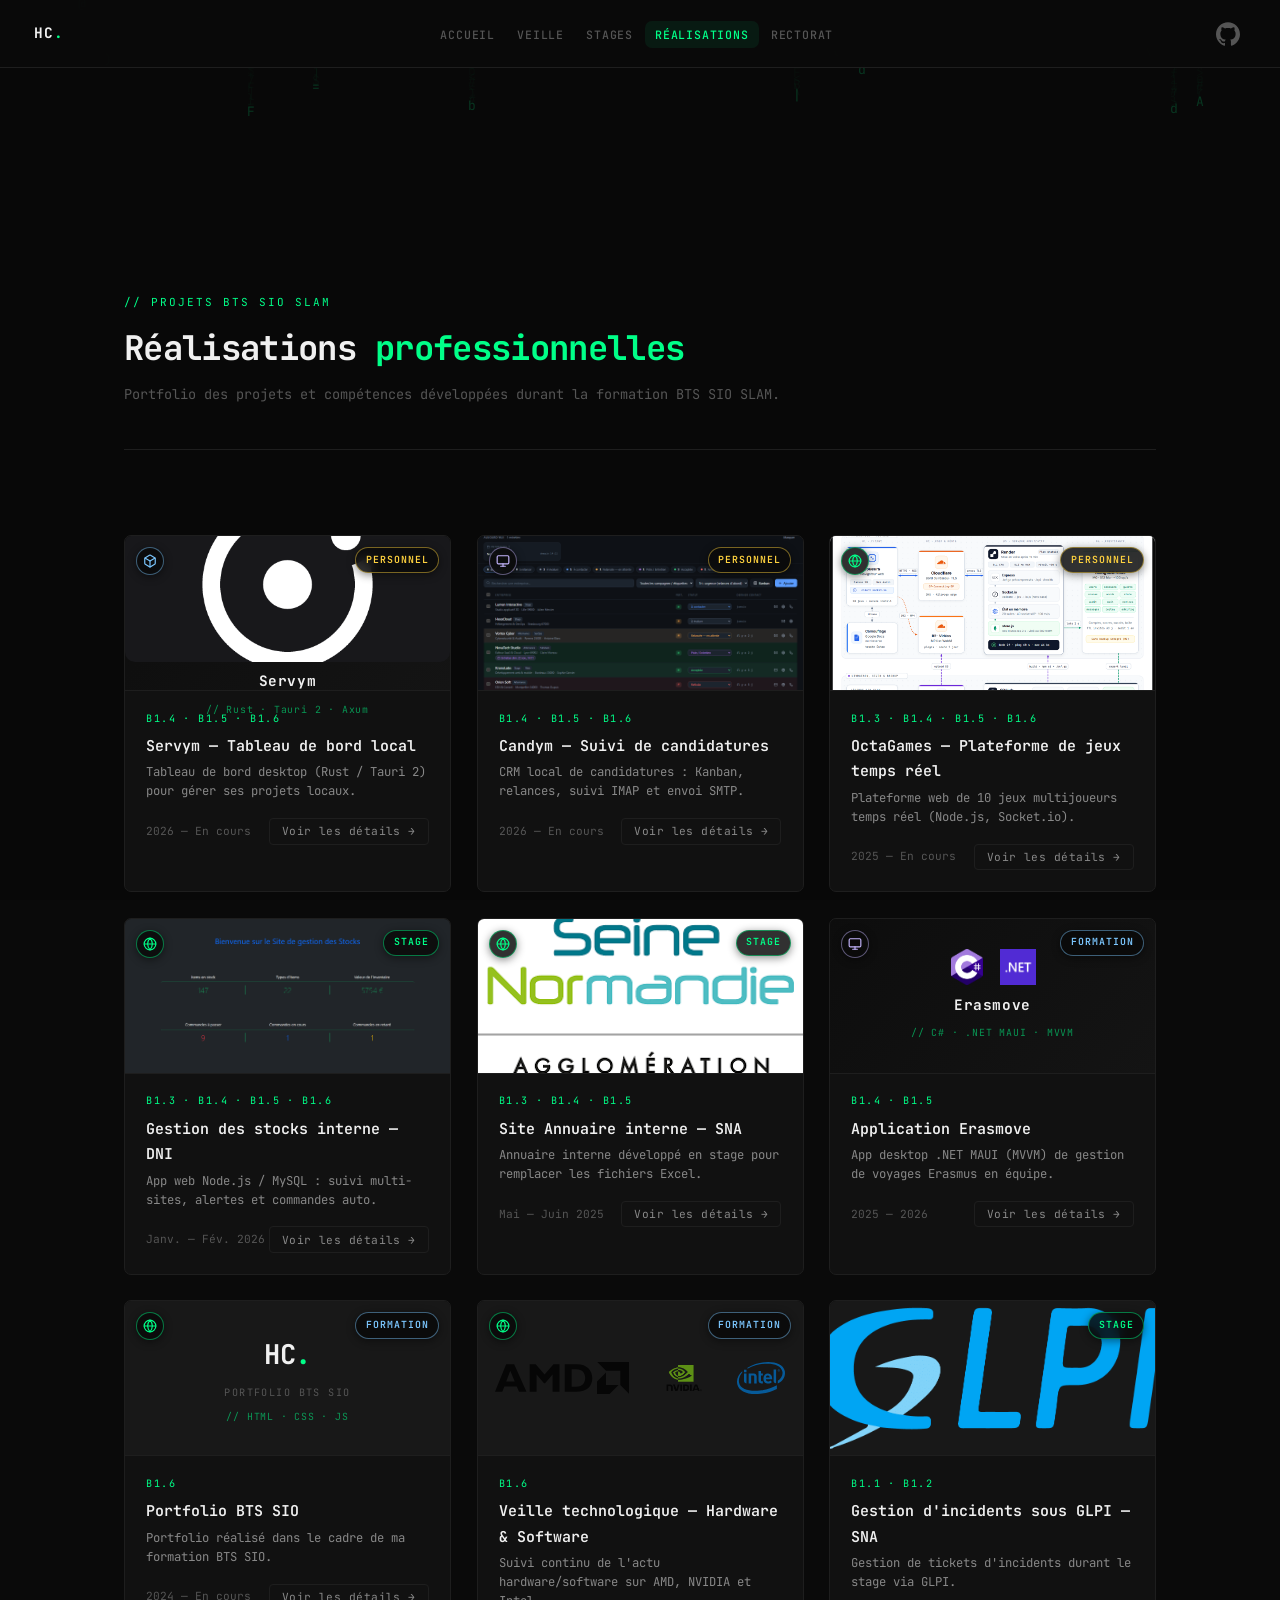
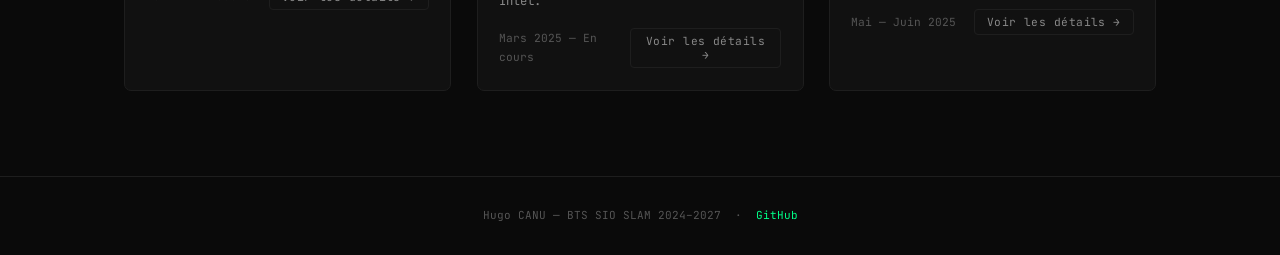
==== commit beaa479e: "Portfolio BTS SIO SLAM" ====
--- a/realisations.html
+++ b/realisations.html
@@ -9,21 +9,29 @@
   <link rel="icon" type="image/png" sizes="16x16" href="favicon_io/favicon-16x16.png">
   <link rel="preconnect" href="https://fonts.googleapis.com">
   <link rel="preconnect" href="https://fonts.gstatic.com" crossorigin>
-  <link href="https://fonts.googleapis.com/css2?family=JetBrains+Mono:wght@300;400;500;600;700&display=swap" rel="stylesheet">
+  <link href="https://fonts.googleapis.com/css2?family=Inter:wght@400;500;600;700&family=JetBrains+Mono:wght@300;400;500;600;700&display=swap" rel="stylesheet">
   <link rel="stylesheet" href="css/style.css">
 </head>
 <body>
+  <canvas id="matrix-canvas"></canvas>
+  <svg hidden aria-hidden="true">
+    <symbol id="ic-deployable" viewBox="0 0 24 24" fill="none" stroke="currentColor" stroke-width="2" stroke-linecap="round" stroke-linejoin="round"><path d="M21 16V8a2 2 0 0 0-1-1.73l-7-4a2 2 0 0 0-2 0l-7 4A2 2 0 0 0 3 8v8a2 2 0 0 0 1 1.73l7 4a2 2 0 0 0 2 0l7-4A2 2 0 0 0 21 16z"/><polyline points="3.27 6.96 12 12.01 20.73 6.96"/><line x1="12" y1="22.08" x2="12" y2="12"/></symbol>
+    <symbol id="ic-local" viewBox="0 0 24 24" fill="none" stroke="currentColor" stroke-width="2" stroke-linecap="round" stroke-linejoin="round"><rect x="2" y="3" width="20" height="14" rx="2"/><line x1="8" y1="21" x2="16" y2="21"/><line x1="12" y1="17" x2="12" y2="21"/></symbol>
+    <symbol id="ic-deployed" viewBox="0 0 24 24" fill="none" stroke="currentColor" stroke-width="2" stroke-linecap="round" stroke-linejoin="round"><circle cx="12" cy="12" r="10"/><line x1="2" y1="12" x2="22" y2="12"/><path d="M12 2a15.3 15.3 0 0 1 4 10 15.3 15.3 0 0 1-4 10 15.3 15.3 0 0 1-4-10 15.3 15.3 0 0 1 4-10z"/></symbol>
+  </svg>
 
   <!-- ─── Navbar ─── -->
   <nav class="navbar">
     <a class="navbar-brand" href="index.html">HC<span class="acc">.</span></a>
+    <input type="checkbox" id="nav-toggle" class="sr-input nav-toggle-input" aria-hidden="true">
     <ul class="navbar-links">
       <li><a href="index.html">Accueil</a></li>
       <li><a href="veille.html">Veille</a></li>
       <li><a href="stages.html">Stages</a></li>
-      <li><a href="realisations.html">Réalisations</a></li>
+      <li><a href="realisations.html" class="active" aria-current="page">Réalisations</a></li>
       <li><a href="rectorat.html">Rectorat</a></li>
     </ul>
+    <label for="nav-toggle" class="navbar-toggle" aria-label="Menu de navigation"><span></span><span></span><span></span></label>
     <a class="navbar-gh" href="https://github.com/HCWhite1" target="_blank" rel="noopener" aria-label="GitHub">
       <svg viewBox="0 0 24 24"><path d="M12 .297c-6.63 0-12 5.373-12 12 0 5.303 3.438 9.8 8.205 11.385.6.113.82-.258.82-.577 0-.285-.01-1.04-.015-2.04-3.338.724-4.042-1.61-4.042-1.61-.546-1.385-1.335-1.755-1.335-1.755-1.087-.744.084-.729.084-.729 1.205.084 1.838 1.236 1.838 1.236 1.07 1.835 2.809 1.305 3.495.998.108-.776.417-1.305.76-1.605-2.665-.3-5.466-1.332-5.466-5.93 0-1.31.465-2.38 1.235-3.22-.135-.303-.54-1.523.105-3.176 0 0 1.005-.322 3.3 1.23.96-.267 1.98-.399 3-.405 1.02.006 2.04.138 3 .405 2.28-1.552 3.285-1.23 3.285-1.23.645 1.653.24 2.873.12 3.176.765.84 1.23 1.91 1.23 3.22 0 4.61-2.805 5.625-5.475 5.92.42.36.81 1.096.81 2.22 0 1.606-.015 2.896-.015 3.286 0 .315.21.69.825.57C20.565 22.092 24 17.592 24 12.297c0-6.627-5.373-12-12-12"/></svg>
     </a>
@@ -35,7 +43,7 @@
       <!-- ─── Page hero ─── -->
       <div class="page-hero">
         <p class="label">// Projets BTS SIO SLAM</p>
-        <h1>Réalisations <span style="color:var(--accent)">professionnelles</span></h1>
+        <h1>Réalisations <span class="acc">professionnelles</span></h1>
         <p>Portfolio des projets et compétences développées durant la formation BTS SIO SLAM.</p>
       </div>
 
@@ -43,41 +51,85 @@
       <section class="section">
         <div class="realisations-grid">
 
-          <!-- GLPI -->
-          <div class="realisation-card reveal" data-modal="glpi">
-            <div class="realisation-img-placeholder"><img src="Images/Realisations/LOGO_GLPI.png" alt="GLPI"></div>
+          <!-- Servym -->
+          <div class="realisation-card reveal" data-modal="servym">
+            <span class="realisation-status status-deployable" data-tooltip="Déployable" aria-label="Déployable"><svg aria-hidden="true"><use href="#ic-deployable"/></svg></span>
+            <span class="realisation-badge type-perso">Personnel</span>
+            <div class="realisation-img-placeholder is-stack">
+              <img class="ph-icon" src="Images/Realisations/LOGO_SERVYM.png" alt="Servym" loading="lazy" decoding="async">
+              <span class="ph-brand">Servym</span>
+              <span class="ph-sub">// Rust · Tauri 2 · Axum</span>
+            </div>
             <div class="realisation-body">
-              <p class="realisation-tag">B1.1 · B1.2 — Stage</p>
-              <p class="realisation-title">Gestion d'incidents sous GLPI — SNA</p>
-              <p class="realisation-desc">Gestion de tickets d'incidents durant le stage via GLPI.</p>
+              <p class="realisation-tag">B1.4 · B1.5 · B1.6</p>
+              <p class="realisation-title">Servym — Tableau de bord local</p>
+              <p class="realisation-desc">Tableau de bord desktop (Rust / Tauri 2) pour gérer ses projets locaux.</p>
               <div class="realisation-footer">
-                <span class="realisation-date">Mai — Juin 2025</span>
-                <button class="btn-details" data-modal="glpi">Voir les détails →</button>
+                <span class="realisation-date">2026 — En cours</span>
+                <button class="btn-details" data-modal="servym">Voir les détails →</button>
               </div>
             </div>
           </div>
 
-          <!-- TP SQL -->
-          <div class="realisation-card reveal reveal-d1" data-modal="tpsql">
-            <div class="realisation-img-placeholder"><img src="Images/Realisations/LOGO_SQL.png" alt="SQL"></div>
+          <!-- Candym -->
+          <div class="realisation-card reveal reveal-d1" data-modal="candym">
+            <span class="realisation-status status-local" data-tooltip="Local — exécuté sur poste" aria-label="Local"><svg aria-hidden="true"><use href="#ic-local"/></svg></span>
+            <span class="realisation-badge type-perso">Personnel</span>
+            <div class="realisation-img-placeholder"><img src="Images/Realisations/candym-preview.png" alt="Candym — Suivi de candidatures" loading="lazy" decoding="async"></div>
             <div class="realisation-body">
-              <p class="realisation-tag">B1.1 · B1.2 · B1.5 — Formation</p>
-              <p class="realisation-title">TP SQL</p>
-              <p class="realisation-desc">Description à compléter.</p>
+              <p class="realisation-tag">B1.4 · B1.5 · B1.6</p>
+              <p class="realisation-title">Candym — Suivi de candidatures</p>
+              <p class="realisation-desc">CRM local de candidatures : Kanban, relances, suivi IMAP et envoi SMTP.</p>
               <div class="realisation-footer">
-                <span class="realisation-date">Fév. 2025 — Fév. 2025</span>
-                <button class="btn-details" data-modal="tpsql">Voir les détails →</button>
+                <span class="realisation-date">2026 — En cours</span>
+                <button class="btn-details" data-modal="candym">Voir les détails →</button>
+              </div>
+            </div>
+          </div>
+
+          <!-- OctaGames -->
+          <div class="realisation-card reveal reveal-d2" data-modal="octagames">
+            <span class="realisation-status status-deployed" data-tooltip="Déployé — en ligne" aria-label="Déployé"><svg aria-hidden="true"><use href="#ic-deployed"/></svg></span>
+            <span class="realisation-badge type-perso">Personnel</span>
+            <div class="realisation-img-placeholder is-light">
+              <img src="Images/Realisations/octagames-infra.png" alt="Schéma d'infrastructure OctaGames" loading="lazy" decoding="async">
+            </div>
+            <div class="realisation-body">
+              <p class="realisation-tag">B1.3 · B1.4 · B1.5 · B1.6</p>
+              <p class="realisation-title">OctaGames — Plateforme de jeux temps réel</p>
+              <p class="realisation-desc">Plateforme web de 10 jeux multijoueurs temps réel (Node.js, Socket.io).</p>
+              <div class="realisation-footer">
+                <span class="realisation-date">2025 — En cours</span>
+                <button class="btn-details" data-modal="octagames">Voir les détails →</button>
+              </div>
+            </div>
+          </div>
+
+          <!-- Gestion des stocks — DNI -->
+          <div class="realisation-card reveal reveal-d2" data-modal="stocks">
+            <span class="realisation-status status-deployed" data-tooltip="Déployé — en production" aria-label="Déployé"><svg aria-hidden="true"><use href="#ic-deployed"/></svg></span>
+            <span class="realisation-badge type-stage">Stage</span>
+            <div class="realisation-img-placeholder"><img src="Images/Stages/Stage2/stocks-tableau-de-bord.png" alt="Gestion des stocks DNI" loading="lazy" decoding="async"></div>
+            <div class="realisation-body">
+              <p class="realisation-tag">B1.3 · B1.4 · B1.5 · B1.6</p>
+              <p class="realisation-title">Gestion des stocks interne — DNI</p>
+              <p class="realisation-desc">App web Node.js / MySQL : suivi multi-sites, alertes et commandes auto.</p>
+              <div class="realisation-footer">
+                <span class="realisation-date">Janv. — Fév. 2026</span>
+                <button class="btn-details" data-modal="stocks">Voir les détails →</button>
               </div>
             </div>
           </div>
 
           <!-- Annuaire -->
           <div class="realisation-card reveal reveal-d2" data-modal="annuaire">
-            <div class="realisation-img-placeholder"><img src="Images/Realisations/LOGO_SEINENORMANDIE.png" alt="Seine Normandie Agglomération"></div>
+            <span class="realisation-status status-deployed" data-tooltip="Déployé — en production" aria-label="Déployé"><svg aria-hidden="true"><use href="#ic-deployed"/></svg></span>
+            <span class="realisation-badge type-stage">Stage</span>
+            <div class="realisation-img-placeholder"><img src="Images/Realisations/LOGO_SEINENORMANDIE.png" alt="Seine Normandie Agglomération" loading="lazy" decoding="async"></div>
             <div class="realisation-body">
-              <p class="realisation-tag">B1.3 · B1.4 · B1.5 — Stage</p>
+              <p class="realisation-tag">B1.3 · B1.4 · B1.5</p>
               <p class="realisation-title">Site Annuaire interne — SNA</p>
-              <p class="realisation-desc">Site annuaire interne développé durant le stage pour remplacer les fichiers Excel de la collectivité.</p>
+              <p class="realisation-desc">Annuaire interne développé en stage pour remplacer les fichiers Excel.</p>
               <div class="realisation-footer">
                 <span class="realisation-date">Mai — Juin 2025</span>
                 <button class="btn-details" data-modal="annuaire">Voir les détails →</button>
@@ -85,29 +137,40 @@
             </div>
           </div>
 
-          <!-- CyberNews -->
-          <div class="realisation-card reveal" data-modal="cybernews">
-            <div class="realisation-img-placeholder"><img src="Images/Realisations/Logo_CYbernews.avif" alt="CyberNews"></div>
+          <!-- Erasmove -->
+          <div class="realisation-card reveal" data-modal="erasmove">
+            <span class="realisation-status status-local" data-tooltip="Local — exécuté sur poste" aria-label="Local"><svg aria-hidden="true"><use href="#ic-local"/></svg></span>
+            <span class="realisation-badge type-formation">Formation</span>
+            <div class="realisation-img-placeholder is-stack">
+              <div class="ph-icons-row">
+                <img src="Images/Logos/Développement/LangagesDeProgrammation/Logo_Langage_Csharp.png" alt="C#" loading="lazy" decoding="async">
+                <img src="Images/Logos/Développement/LangagesDeProgrammation/Logo_Framework_.NET.webp" alt=".NET" loading="lazy" decoding="async">
+              </div>
+              <span class="ph-brand">Erasmove</span>
+              <span class="ph-sub">// C# · .NET MAUI · MVVM</span>
+            </div>
             <div class="realisation-body">
-              <p class="realisation-tag">B1.3 · B1.5 — Formation</p>
-              <p class="realisation-title">Création du site CyberNews</p>
-              <p class="realisation-desc">Site de news cyber avec 2 articles par mois, fait en PHP/MySQL sur WampServer.</p>
+              <p class="realisation-tag">B1.4 · B1.5</p>
+              <p class="realisation-title">Application Erasmove</p>
+              <p class="realisation-desc">App desktop .NET MAUI (MVVM) de gestion de voyages Erasmus en équipe.</p>
               <div class="realisation-footer">
-                <span class="realisation-date">Oct. 2024 — Fév. 2025</span>
-                <button class="btn-details" data-modal="cybernews">Voir les détails →</button>
+                <span class="realisation-date">2025 — 2026</span>
+                <button class="btn-details" data-modal="erasmove">Voir les détails →</button>
               </div>
             </div>
           </div>
 
           <!-- Portfolio -->
-          <div class="realisation-card reveal reveal-d1" data-modal="portfolio">
-            <div class="realisation-img-placeholder" style="flex-direction:column; gap:0.4rem;">
-              <span style="font-size:1.6rem; font-weight:700; color:var(--text-bright); letter-spacing:-0.02em;">HC<span style="color:var(--accent)">.</span></span>
-              <span style="color:var(--text-muted); font-size:0.6rem; letter-spacing:0.14em; text-transform:uppercase;">Portfolio BTS SIO</span>
-              <span style="color:var(--accent); opacity:0.45; font-size:0.58rem; margin-top:0.1rem; letter-spacing:0.08em;">// HTML · CSS · JS</span>
+          <div class="realisation-card reveal reveal-d2" data-modal="portfolio">
+            <span class="realisation-status status-deployed" data-tooltip="Déployé — en ligne" aria-label="Déployé"><svg aria-hidden="true"><use href="#ic-deployed"/></svg></span>
+            <span class="realisation-badge type-formation">Formation</span>
+            <div class="realisation-img-placeholder is-portfolio">
+              <span class="ph-hc">HC<span class="acc">.</span></span>
+              <span class="ph-hc-label">Portfolio BTS SIO</span>
+              <span class="ph-sub">// HTML · CSS · JS</span>
             </div>
             <div class="realisation-body">
-              <p class="realisation-tag">B1.6 — Personnel</p>
+              <p class="realisation-tag">B1.6</p>
               <p class="realisation-title">Portfolio BTS SIO</p>
               <p class="realisation-desc">Portfolio réalisé dans le cadre de ma formation BTS SIO.</p>
               <div class="realisation-footer">
@@ -118,19 +181,36 @@
           </div>
 
           <!-- Veille -->
-          <div class="realisation-card reveal reveal-d2" data-modal="veille">
-            <div class="realisation-img-placeholder" style="gap:2rem;">
-              <img src="Images/Logos/VeilleTechnologique/LogoVeilleTecho_Sujet_AMD.svg"    alt="AMD"    style="width:auto;height:32px;object-fit:contain;opacity:0.75;">
-              <img src="Images/Logos/VeilleTechnologique/LogoVeilleTechno_Sujet_NVidia.png" alt="NVIDIA" style="width:auto;height:32px;object-fit:contain;opacity:0.75;">
-              <img src="Images/Logos/VeilleTechnologique/LogoVeilleTechno_Sujet_Intel.svg"  alt="Intel"  style="width:auto;height:32px;object-fit:contain;opacity:0.75;">
+          <div class="realisation-card reveal" data-modal="veille">
+            <span class="realisation-status status-deployed" data-tooltip="Déployé — en ligne" aria-label="Déployé"><svg aria-hidden="true"><use href="#ic-deployed"/></svg></span>
+            <span class="realisation-badge type-formation">Formation</span>
+            <div class="realisation-img-placeholder is-logos">
+              <img src="Images/Logos/VeilleTechnologique/LogoVeilleTecho_Sujet_AMD.svg" alt="AMD" loading="lazy" decoding="async">
+              <img src="Images/Logos/VeilleTechnologique/LogoVeilleTechno_Sujet_NVidia.png" alt="NVIDIA" loading="lazy" decoding="async">
+              <img src="Images/Logos/VeilleTechnologique/LogoVeilleTechno_Sujet_Intel.svg" alt="Intel" loading="lazy" decoding="async">
             </div>
             <div class="realisation-body">
-              <p class="realisation-tag">B1.6 — Formation</p>
+              <p class="realisation-tag">B1.6</p>
               <p class="realisation-title">Veille technologique — Hardware &amp; Software</p>
               <p class="realisation-desc">Suivi continu de l'actu hardware/software sur AMD, NVIDIA et Intel.</p>
               <div class="realisation-footer">
                 <span class="realisation-date">Mars 2025 — En cours</span>
                 <button class="btn-details" data-modal="veille">Voir les détails →</button>
+              </div>
+            </div>
+          </div>
+
+          <!-- GLPI -->
+          <div class="realisation-card reveal reveal-d1" data-modal="glpi">
+            <span class="realisation-badge type-stage">Stage</span>
+            <div class="realisation-img-placeholder"><img src="Images/Realisations/LOGO_GLPI.png" alt="GLPI" loading="lazy" decoding="async"></div>
+            <div class="realisation-body">
+              <p class="realisation-tag">B1.1 · B1.2</p>
+              <p class="realisation-title">Gestion d'incidents sous GLPI — SNA</p>
+              <p class="realisation-desc">Gestion de tickets d'incidents durant le stage via GLPI.</p>
+              <div class="realisation-footer">
+                <span class="realisation-date">Mai — Juin 2025</span>
+                <button class="btn-details" data-modal="glpi">Voir les détails →</button>
               </div>
             </div>
           </div>
@@ -153,45 +233,475 @@
       </div>
       <div class="modal-body">
         <img id="modal-img" class="modal-img" src="" alt="" style="display:none;">
+        <video id="modal-video" class="modal-video" autoplay loop muted playsinline style="display:none;"></video>
+        <div id="modal-schema-wrap" class="modal-schema-wrap" hidden>
+          <div class="modal-schema-bar">
+            <p class="modal-section" style="margin:0;">Schéma d'infrastructure</p>
+            <a id="modal-schema-link" class="modal-schema-link" href="#" target="_blank" rel="noopener">Ouvrir en plein écran ↗</a>
+          </div>
+          <div id="modal-schema-host" class="modal-schema-host"></div>
+        </div>
+        <div id="modal-gallery" class="modal-gallery" hidden></div>
 
         <p class="modal-section">Description</p>
-        <p id="modal-desc" class="modal-desc"></p>
-
-        <p class="modal-section">Compétences développées</p>
-        <div id="modal-competences"></div>
+        <div id="modal-desc" class="modal-desc"></div>
 
         <p class="modal-section">Technologies utilisées</p>
         <div id="modal-technos" class="techno-chips"></div>
 
         <hr class="modal-details-sep">
-        <button class="btn btn-outline" id="modal-details-btn">▸ Détails</button>
-        <div id="modal-details-panel" hidden style="margin-top:1rem;"></div>
+        <input type="checkbox" id="modal-details-toggle" class="sr-input details-toggle-input">
+        <div class="modal-actions">
+          <label class="btn btn-outline" id="modal-details-btn" for="modal-details-toggle">
+            <span class="lbl-closed">▸ Détails</span>
+            <span class="lbl-open">▾ Masquer les détails</span>
+          </label>
+          <a class="btn btn-accent" id="modal-repo-btn" href="#" target="_blank" rel="noopener" hidden>Voir sur GitHub ↗</a>
+        </div>
+        <div id="modal-details-panel">
+          <p class="modal-section" style="margin-top:0;">Compétences développées</p>
+          <div id="modal-details-list"></div>
+        </div>
       </div>
     </div>
   </div>
 
+  <!-- Visionneuse d'images -->
+  <div class="shot-viewer" id="shot-viewer" role="dialog" aria-modal="true" aria-label="Image agrandie">
+    <button class="shot-viewer-close" type="button">✕ Fermer</button>
+    <figure>
+      <img src="" alt="">
+      <figcaption></figcaption>
+    </figure>
+  </div>
+
   <footer>
-    <p>Hugo CANU — BTS SIO SLAM 2024–2026 &nbsp;·&nbsp; <a href="https://github.com/HCWhite1" target="_blank">GitHub</a></p>
+    <p>Hugo CANU — BTS SIO SLAM 2024–2027 &nbsp;·&nbsp; <a href="https://github.com/HCWhite1" target="_blank">GitHub</a></p>
   </footer>
 
-  <button id="back-to-top" aria-label="Retour en haut">
+  <a href="#" id="back-to-top" aria-label="Retour en haut">
     <svg viewBox="0 0 14 14" fill="none"><path d="M7 11V3M3 7l4-4 4 4" stroke="currentColor" stroke-width="1.5" stroke-linecap="round" stroke-linejoin="round"/></svg>
-  </button>
-
-  <script src="js/main.js"></script>
+  </a>
+
+  <template id="tpl-octagames-infra">
+    <style>
+      :host {
+        display: block;
+        --ink: #0f172a;
+        --ink-2: #334155;
+        --ink-3: #64748b;
+        --line: #e2e8f0;
+        --line-strong: #cbd5e1;
+        --surface: #ffffff;
+        --surface-sub: #f8fafc;
+        --f-sans: 'Inter', -apple-system, BlinkMacSystemFont, 'Segoe UI', system-ui, sans-serif;
+        --f-mono: 'JetBrains Mono', ui-monospace, SFMono-Regular, Consolas, monospace;
+        font-family: var(--f-sans);
+        color: var(--ink);
+        line-height: 1.5;
+        -webkit-font-smoothing: antialiased;
+      }
+      *, *::before, *::after { box-sizing: border-box; }
+      .sheet {
+        width: 100%;
+        background: var(--surface);
+        color: var(--ink);
+        padding: 18px 20px 16px;
+        display: grid;
+        gap: 14px;
+      }
+      .doc-head {
+        display: flex;
+        flex-wrap: wrap;
+        align-items: flex-end;
+        justify-content: space-between;
+        gap: 12px 20px;
+        padding-bottom: 12px;
+        border-bottom: 1px solid var(--line);
+      }
+      .doc-title-group { display: grid; gap: 3px; min-width: 0; flex: 1 1 320px; }
+      .doc-kicker {
+        display: inline-flex; align-items: center; gap: 7px;
+        font-family: var(--f-mono); font-size: 10px; font-weight: 600;
+        letter-spacing: 0.09em; text-transform: uppercase; color: #2563eb;
+      }
+      .doc-kicker svg { width: 14px; height: 14px; flex: none; }
+      .doc-head h1 {
+        margin: 0; font-size: clamp(17px, 2vw, 22px); font-weight: 700;
+        letter-spacing: -0.025em; line-height: 1.15; color: var(--ink);
+      }
+      .doc-sub { margin: 0; font-size: 12px; line-height: 1.45; color: var(--ink-3); max-width: 72ch; }
+      .meta-grid {
+        display: flex; flex-wrap: wrap; align-items: stretch;
+        border: 1px solid var(--line); border-radius: 9px;
+        background: var(--surface-sub); overflow: hidden;
+      }
+      .meta-cell { padding: 6px 11px; display: grid; gap: 1px; border-right: 1px solid var(--line); }
+      .meta-cell:last-child { border-right: none; }
+      .meta-k {
+        font-family: var(--f-mono); font-size: 9px; font-weight: 500;
+        letter-spacing: 0.06em; text-transform: uppercase; color: var(--ink-3);
+      }
+      .meta-v { font-family: var(--f-mono); font-size: 11px; font-weight: 600; color: var(--ink); white-space: nowrap; }
+      .meta-v.accent-green { color: #047857; }
+      .diagram-frame { width: 100%; overflow: hidden; }
+      svg.arch { display: block; width: 100%; height: auto; }
+      .zone-box { fill: url(#dotgrid); stroke: #e2e8f0; stroke-width: 1; }
+      .zone-tag { font-family: var(--f-mono); font-size: 10px; font-weight: 600; letter-spacing: 0.1em; fill: #475569; text-transform: uppercase; }
+      .col-tag { font-family: var(--f-mono); font-size: 9.8px; font-weight: 500; letter-spacing: 0.09em; fill: #94a3b8; text-transform: uppercase; text-anchor: middle; }
+      .card { fill: #ffffff; stroke: #cbd5e1; stroke-width: 1.1; filter: url(#card-shadow); }
+      .card-hero { fill: #ffffff; stroke: #94a3b8; stroke-width: 1.25; filter: url(#hero-shadow); }
+      .subcard { fill: #f8fafc; stroke: #e2e8f0; stroke-width: 1; }
+      .subcard-db { fill: #f0fdf4; stroke: #bbf7d0; stroke-width: 1; }
+      .subcard-gh { fill: #f8fafc; stroke: #e2e8f0; stroke-width: 1; }
+      .h-title { font-family: var(--f-sans); font-weight: 700; fill: #0f172a; letter-spacing: -0.015em; }
+      .h-16 { font-size: 15.5px; }
+      .h-14 { font-size: 13.5px; }
+      .h-13 { font-size: 12.5px; }
+      .body-t { font-family: var(--f-sans); font-size: 11.8px; font-weight: 500; fill: #475569; }
+      .muted-t { font-family: var(--f-sans); font-size: 11px; font-weight: 400; fill: #64748b; }
+      .mono-t { font-family: var(--f-mono); font-size: 10.2px; font-weight: 500; fill: #475569; }
+      .mid { text-anchor: middle; }
+      .tag rect { fill: #f1f5f9; stroke: #e2e8f0; stroke-width: 1; }
+      .tag text { font-family: var(--f-mono); font-size: 9.8px; font-weight: 500; fill: #334155; text-anchor: middle; }
+      .tag-blue rect { fill: #eff6ff; stroke: #bfdbfe; }
+      .tag-blue text { fill: #1d4ed8; }
+      .tag-orange rect { fill: #fff7ed; stroke: #fed7aa; }
+      .tag-orange text { fill: #c2410c; }
+      .tag-green rect { fill: #ecfdf5; stroke: #a7f3d0; }
+      .tag-green text { fill: #047857; }
+      .tag-amber rect { fill: #fffbeb; stroke: #fde68a; }
+      .tag-amber text { fill: #b45309; }
+      .edge-pill rect { fill: #ffffff; stroke: #cbd5e1; stroke-width: 1; }
+      .edge-pill text { font-family: var(--f-mono); font-size: 9.8px; font-weight: 600; fill: #334155; text-anchor: middle; }
+      .flow { fill: none; stroke-width: 1.85; stroke-linecap: round; stroke-linejoin: round; }
+      .flow-live { stroke: #2563eb; }
+      .flow-db { stroke: #059669; }
+      .flow-direct { stroke: #ea580c; stroke-dasharray: 2.2 4.5; }
+      .flow-camo { stroke: #64748b; stroke-dasharray: 2.2 4.5; }
+      .flow-ops { stroke: #6d28d9; stroke-dasharray: 6 4.5; }
+      .flow-backup { stroke: #059669; stroke-dasharray: 6 4.5; }
+      .notes {
+        display: grid; grid-template-columns: repeat(3, minmax(0, 1fr));
+        gap: 10px; padding-top: 12px; border-top: 1px solid var(--line);
+      }
+      .note {
+        background: var(--surface-sub); border: 1px solid var(--line);
+        border-radius: 9px; padding: 9px 11px; display: grid; gap: 4px; align-content: start;
+      }
+      .note-h { display: flex; align-items: center; gap: 6px; font-size: 11px; font-weight: 700; color: var(--ink); letter-spacing: -0.01em; }
+      .note-dot { width: 7px; height: 7px; border-radius: 50%; flex: none; }
+      .note p { margin: 0; font-size: 10.8px; line-height: 1.45; color: var(--ink-2); }
+      .note code { font-family: var(--f-mono); font-size: 9.8px; color: var(--ink); background: #e2e8f0; padding: 0.5px 4px; border-radius: 4px; }
+      @media (max-width: 640px) {
+        .sheet { padding: 12px; }
+        .notes { grid-template-columns: 1fr; }
+      }
+    </style>
+    <article class="sheet">
+      <header class="doc-head">
+        <div class="doc-title-group">
+          <div class="doc-kicker">
+            <svg viewBox="1.5 1.5 21 21" aria-hidden="true">
+              <path d="M7 3h10l4 4v10l-4 4H7l-4-4V7z" fill="#eff6ff" stroke="#2563eb" stroke-width="1.9"/>
+              <path d="M8.5 8.5h3v3h-3zM12.5 12.5h3v3h-3z" fill="#2563eb"/>
+            </svg>
+            <span>OctaGames · Architecture technique</span>
+          </div>
+          <h1>Infrastructure &amp; Flux de Données</h1>
+        </div>
+        <div class="meta-grid" aria-label="Synthèse des plafonds">
+          <div class="meta-cell"><span class="meta-k">Coût</span><span class="meta-v accent-green">0 € / mois</span></div>
+          <div class="meta-cell"><span class="meta-k">Compute</span><span class="meta-v">0,1 CPU · 512 Mo</span></div>
+          <div class="meta-cell"><span class="meta-k">Base Atlas</span><span class="meta-v">M0 · 512 Mo</span></div>
+          <div class="meta-cell"><span class="meta-k">Limites</span><span class="meta-v">20 salles · 64 ko</span></div>
+        </div>
+      </header>
+      <div class="diagram-frame">
+        <svg class="arch" viewBox="0 0 1160 726" role="img" aria-label="Schéma d'architecture OctaGames">
+          <defs>
+            <pattern id="dotgrid" width="20" height="20" patternUnits="userSpaceOnUse">
+              <rect width="20" height="20" fill="#f8fafc"/>
+              <circle cx="1.5" cy="1.5" r="0.9" fill="#cbd5e1" opacity="0.65"/>
+            </pattern>
+            <filter id="card-shadow" x="-6%" y="-6%" width="112%" height="116%">
+              <feDropShadow dx="0" dy="2" stdDeviation="3" flood-color="#0f172a" flood-opacity="0.05"/>
+            </filter>
+            <filter id="hero-shadow" x="-6%" y="-6%" width="112%" height="114%">
+              <feDropShadow dx="0" dy="4" stdDeviation="6" flood-color="#0f172a" flood-opacity="0.08"/>
+            </filter>
+            <marker id="m-blue" viewBox="0 0 10 10" refX="8.2" refY="5" markerWidth="6.5" markerHeight="6.5" orient="auto-start-reverse"><path d="M1.5 1.8 L8.8 5 L1.5 8.2 Z" fill="#2563eb"/></marker>
+            <marker id="m-green" viewBox="0 0 10 10" refX="8.2" refY="5" markerWidth="6.5" markerHeight="6.5" orient="auto-start-reverse"><path d="M1.5 1.8 L8.8 5 L1.5 8.2 Z" fill="#059669"/></marker>
+            <marker id="m-orange" viewBox="0 0 10 10" refX="8.2" refY="5" markerWidth="6.5" markerHeight="6.5" orient="auto-start-reverse"><path d="M1.5 1.8 L8.8 5 L1.5 8.2 Z" fill="#ea580c"/></marker>
+            <marker id="m-slate" viewBox="0 0 10 10" refX="8.2" refY="5" markerWidth="6.5" markerHeight="6.5" orient="auto-start-reverse"><path d="M1.5 1.8 L8.8 5 L1.5 8.2 Z" fill="#64748b"/></marker>
+            <marker id="m-purple" viewBox="0 0 10 10" refX="8.2" refY="5" markerWidth="6.5" markerHeight="6.5" orient="auto-start-reverse"><path d="M1.5 1.8 L8.8 5 L1.5 8.2 Z" fill="#6d28d9"/></marker>
+            <marker id="m-sub" viewBox="0 0 10 10" refX="8.2" refY="5" markerWidth="5.5" markerHeight="5.5" orient="auto"><path d="M1.5 2 L8.5 5 L1.5 8 Z" fill="#94a3b8"/></marker>
+            <clipPath id="cp-players"><rect x="30" y="58" width="192" height="222" rx="12"/></clipPath>
+            <clipPath id="cp-camo"><rect x="30" y="344" width="192" height="114" rx="12"/></clipPath>
+            <clipPath id="cp-cf"><rect x="300" y="72" width="174" height="188" rx="12"/></clipPath>
+            <clipPath id="cp-r2"><rect x="300" y="318" width="174" height="140" rx="12"/></clipPath>
+            <clipPath id="cp-render"><rect x="548" y="52" width="300" height="412" rx="14"/></clipPath>
+            <clipPath id="cp-atlas"><rect x="918" y="72" width="212" height="386" rx="12"/></clipPath>
+            <clipPath id="cp-dev"><rect x="300" y="578" width="174" height="122" rx="12"/></clipPath>
+            <clipPath id="cp-gh"><rect x="548" y="570" width="582" height="132" rx="12"/></clipPath>
+            <symbol id="ic-octa" viewBox="1.5 1.5 21 21"><path d="M7 3h10l4 4v10l-4 4H7l-4-4V7z" fill="#eff6ff" stroke="#2563eb" stroke-width="1.8"/><path d="M8.5 8.5h3v3h-3zM12.5 12.5h3v3h-3z" fill="#2563eb"/></symbol>
+            <symbol id="ic-cf" viewBox="0 0 24 24"><path d="M16.5088 16.8447c.1475-.5068.0908-.9707-.1553-1.3154-.2246-.3164-.6045-.499-1.0615-.5205l-8.6592-.1123a.1559.1559 0 0 1-.1333-.0713c-.0283-.042-.0351-.0986-.021-.1553.0278-.084.1123-.1484.2036-.1562l8.7359-.1123c1.0351-.0489 2.1601-.8868 2.5537-1.9136l.499-1.3013c.0215-.0561.0293-.1128.0147-.168-.5625-2.5463-2.835-4.4453-5.5499-4.4453-2.5039 0-4.6284 1.6177-5.3876 3.8614-.4927-.3658-1.1187-.5625-1.794-.499-1.2026.119-2.1665 1.083-2.2861 2.2856-.0283.31-.0069.6128.0635.894C1.5683 13.171 0 14.7754 0 16.752c0 .1748.0142.3515.0352.5273.0141.083.0844.1475.1689.1475h15.9814c.0909 0 .1758-.0645.2032-.1553l.12-.4268zm2.7568-5.5634c-.0771 0-.1611 0-.2383.0112-.0566 0-.1054.0415-.127.0976l-.3378 1.1744c-.1475.5068-.0918.9707.1543 1.3164.2256.3164.6055.498 1.0625.5195l1.8437.1133c.0557 0 .1055.0263.1329.0703.0283.043.0351.1074.0214.1562-.0283.084-.1132.1485-.204.1553l-1.921.1123c-1.041.0488-2.1582.8867-2.5527 1.914l-.1406.3585c-.0283.0713.0215.1416.0986.1416h6.5977c.0771 0 .1474-.0489.169-.126.1122-.4082.1757-.837.1757-1.2803 0-2.6025-2.125-4.727-4.7344-4.727"/></symbol>
+            <symbol id="ic-render" viewBox="0 0 24 24"><path d="M18.263.007c-3.121-.147-5.744 2.109-6.192 5.082-.018.138-.045.272-.067.405-.696 3.703-3.936 6.507-7.827 6.507-1.388 0-2.691-.356-3.825-.979a.2024.2024 0 0 0-.302.178V24H12v-8.999c0-1.656 1.338-3 2.987-3h2.988c3.382 0 6.103-2.817 5.970-6.244-.12-3.084-2.61-5.603-5.682-5.75"/></symbol>
+            <symbol id="ic-mongo" viewBox="0 0 24 24"><path d="M17.193 9.555c-1.264-5.58-4.252-7.414-4.573-8.115-.28-.394-.53-.954-.735-1.44-.036.495-.055.685-.523 1.184-.723.566-4.438 3.682-4.74 10.02-.282 5.912 4.27 9.435 4.888 9.884l.07.05A73.49 73.49 0 0111.91 24h.481c.114-1.032.284-2.056.51-3.07.417-.296.604-.463.85-.693a11.342 11.342 0 003.639-8.464c.01-.814-.103-1.662-.197-2.218zm-5.336 8.195s0-8.291.275-8.29c.213 0 .49 10.695.49 10.695-.381-.045-.765-1.76-.765-2.405z"/></symbol>
+            <symbol id="ic-github" viewBox="0 0 24 24"><path d="M12 .297c-6.63 0-12 5.373-12 12 0 5.303 3.438 9.8 8.205 11.385.6.113.82-.258.82-.577 0-.285-.01-1.040-.015-2.040-3.338.724-4.042-1.610-4.042-1.610C4.422 18.070 3.633 17.700 3.633 17.700c-1.087-.744.084-.729.084-.729 1.205.084 1.838 1.236 1.838 1.236 1.070 1.835 2.809 1.305 3.495.998.108-.776.417-1.305.760-1.605-2.665-.300-5.466-1.332-5.466-5.930 0-1.310.465-2.380 1.235-3.220-.135-.303-.540-1.523.105-3.176 0 0 1.005-.322 3.300 1.230.960-.267 1.980-.399 3-.405 1.020.006 2.040.138 3 .405 2.280-1.552 3.285-1.230 3.285-1.230.645 1.653.240 2.873.120 3.176.765.840 1.230 1.910 1.230 3.220 0 4.610-2.805 5.625-5.475 5.920.420.360.810 1.096.810 2.220 0 1.606-.015 2.896-.015 3.286 0 .315.210.690.825.570C20.565 22.092 24 17.592 24 12.297c0-6.627-5.373-12-12-12"/></symbol>
+            <symbol id="ic-actions" viewBox="0 0 24 24"><path d="M10.984 13.836a.5.5 0 0 1-.353-.146l-.745-.743a.5.5 0 1 1 .706-.708l.392.391 1.181-1.18a.5.5 0 0 1 .708.707l-1.535 1.533a.504.504 0 0 1-.354.146zm9.353-.147l1.534-1.532a.5.5 0 0 0-.707-.707l-1.181 1.18-.392-.391a.5.5 0 1 0-.706.708l.746.743a.497.497 0 0 0 .706-.001zM4.527 7.452l2.557-1.585A1 1 0 0 0 7.09 4.17L4.533 2.56A1 1 0 0 0 3 3.406v3.196a1.001 1.001 0 0 0 1.527.85zm2.03-2.436L4 6.602V3.406l2.557 1.61zM24 12.5c0 1.93-1.57 3.5-3.5 3.5a3.503 3.503 0 0 1-3.46-3h-2.08a3.503 3.503 0 0 1-3.46 3 3.502 3.502 0 0 1-3.46-3h-.558c-.972 0-1.85-.399-2.482-1.042V17c0 1.654 1.346 3 3 3h.04c.244-1.693 1.7-3 3.46-3 1.93 0 3.5 1.57 3.5 3.5S13.43 24 11.5 24a3.502 3.502 0 0 1-3.46-3H8c-2.206 0-4-1.794-4-4V9.899A5.008 5.008 0 0 1 0 5c0-2.757 2.243-5 5-5s5 2.243 5 5a5.005 5.005 0 0 1-4.952 4.998A2.482 2.482 0 0 0 7.482 12h.558c.244-1.693 1.7-3 3.46-3a3.502 3.502 0 0 1 3.46 3h2.08a3.503 3.503 0 0 1 3.46-3c1.93 0 3.5 1.57 3.5 3.5zm-15 8c0 1.378 1.122 2.5 2.5 2.5s2.5-1.122 2.5-2.5-1.122-2.5-2.5-2.5S9 19.122 9 20.5zM5 9c2.206 0 4-1.794 4-4S7.206 1 5 1 1 2.794 1 5s1.794 4 4 4zm9 3.5c0-1.378-1.122-2.5-2.5-2.5S9 11.122 9 12.5s1.122 2.5 2.5 2.5 2.5-1.122 2.5-2.5zm9 0c0-1.378-1.122-2.5-2.5-2.5S18 11.122 18 12.5s1.122 2.5 2.5 2.5 2.5-1.122 2.5-2.5zm-13 8a.5.5 0 1 0 1 0 .5.5 0 0 0-1 0zm2 0a.5.5 0 1 0 1 0 .5.5 0 0 0-1 0zm12 0c0 1.93-1.57 3.5-3.5 3.5a3.503 3.503 0 0 1-3.46-3.002c-.007.001-.013.005-.021.005l-.506.017h-.017a.5.5 0 0 1-.016-.999l.506-.017c.018-.002.035.006.052.007A3.503 3.503 0 0 1 20.5 17c1.93 0 3.5 1.57 3.5 3.5zm-1 0c0-1.378-1.122-2.5-2.5-2.5S18 19.122 18 20.5s1.122 2.5 2.5 2.5 2.5-1.122 2.5-2.5z"/></symbol>
+            <symbol id="ic-node" viewBox="0 0 24 24"><path d="M11.998,24c-0.321,0-0.641-0.084-0.922-0.247l-2.936-1.737c-0.438-0.245-0.224-0.332-0.08-0.383 c0.585-0.203,0.703-0.25,1.328-0.604c0.065-0.037,0.151-0.023,0.218,0.017l2.256,1.339c0.082,0.045,0.197,0.045,0.272,0l8.795-5.076 c0.082-0.047,0.134-0.141,0.134-0.238V6.921c0-0.099-0.053-0.192-0.137-0.242l-8.791-5.072c-0.081-0.047-0.189-0.047-0.271,0 L3.075,6.68C2.990,6.729,2.936,6.825,2.936,6.921v10.150c0,0.097,0.054,0.189,0.139,0.235l2.409,1.392 c1.307,0.654,2.108-0.116,2.108-0.890V7.787c0-0.142,0.114-0.253,0.256-0.253h1.115c0.139,0,0.255,0.112,0.255,0.253v10.021 c0,1.745-0.950,2.745-2.604,2.745c-0.508,0-0.909,0-2.026-0.551L2.280,18.675c-0.570-0.329-0.922-0.945-0.922-1.604V6.921 c0-0.659,0.353-1.275,0.922-1.603l8.795-5.082c0.557-0.315,1.296-0.315,1.848,0l8.794,5.082c0.570,0.329,0.924,0.944,0.924,1.603 v10.150c0,0.659-0.354,1.273-0.924,1.604l-8.794,5.078C12.643,23.916,12.324,24,11.998,24z M19.099,13.993 c0-1.900-1.284-2.406-3.987-2.763c-2.731-0.361-3.009-0.548-3.009-1.187c0-0.528,0.235-1.233,2.258-1.233 c1.807,0,2.473,0.389,2.747,1.607c0.024,0.115,0.129,0.199,0.247,0.199h1.141c0.071,0,0.138-0.031,0.186-0.081 c0.048-0.054,0.074-0.123,0.067-0.196c-0.177-2.098-1.571-3.076-4.388-3.076c-2.508,0-4.004,1.058-4.004,2.833 c0,1.925,1.488,2.457,3.895,2.695c2.880,0.282,3.103,0.703,3.103,1.269c0,0.983-0.789,1.402-2.642,1.402 c-2.327,0-2.839-0.584-3.011-1.742c-0.020-0.124-0.126-0.215-0.253-0.215h-1.137c-0.141,0-0.254,0.112-0.254,0.253 c0,1.482,0.806,3.248,4.655,3.248C17.501,17.007,19.099,15.910,19.099,13.993z"/></symbol>
+            <symbol id="ic-express" viewBox="0 0 24 24"><path d="M24 18.588a1.529 1.529 0 01-1.895-.72l-3.45-4.771-.5-.667-4.003 5.444a1.466 1.466 0 01-1.802.708l5.158-6.92-4.798-6.251a1.595 1.595 0 011.9.666l3.576 4.83 3.596-4.81a1.435 1.435 0 011.788-.668L21.708 7.9l-2.522 3.283a.666.666 0 000 .994l4.804 6.412zM.002 11.576l.42-2.075c1.154-4.103 5.858-5.81 9.094-3.27 1.895 1.489 2.368 3.597 2.275 5.973H1.116C.943 16.447 4.005 19.009 7.92 17.7a4.078 4.078 0 002.582-2.876c.207-.666.548-.78 1.174-.588a5.417 5.417 0 01-2.589 3.957 6.272 6.272 0 01-7.306-.933 6.575 6.575 0 01-1.64-3.858c0-.235-.08-.455-.134-.666A88.33 88.33 0 010 11.577zm1.127-.286h9.654c-.06-3.076-2.001-5.258-4.59-5.278-2.882-.04-4.944 2.094-5.071 5.264z"/></symbol>
+            <symbol id="ic-socket" viewBox="0 0 24 24"><path d="M11.9362.0137a12.1694 12.1694 0 00-2.9748.378C4.2816 1.5547.5678 5.7944.0918 10.6012c-.59 4.5488 1.7079 9.2856 5.6437 11.6345 3.8608 2.4179 9.0926 2.3199 12.8734-.223 3.3969-2.206 5.5118-6.2277 5.3858-10.2845-.058-4.0159-2.31-7.9167-5.7588-9.9796C16.354.5876 14.1431.0047 11.9362.0137zm-.063 1.696c4.9448-.007 9.7886 3.8137 10.2815 8.9245.945 5.6597-3.7528 11.4125-9.4875 11.5795-5.4538.544-10.7245-4.0798-10.8795-9.5566-.407-4.4338 2.5159-8.8346 6.6977-10.2995a9.1126 9.1126 0 013.3878-.647zm5.0908 3.2248c-2.6869 2.0849-5.2598 4.3078-7.8886 6.4567 1.2029.017 2.4118.016 3.6208.01 1.41-2.165 2.8589-4.3008 4.2678-6.4667zm-5.6647 7.6536c-1.41 2.166-2.86 4.3088-4.2699 6.4737 2.693-2.0799 5.2548-4.3198 7.9017-6.4557a255.4132 255.4132 0 00-3.6318-.018z"/></symbol>
+            <symbol id="ic-gdocs" viewBox="0 0 24 24"><path d="M14.727 6.727H14V0H4.91c-.905 0-1.637.732-1.637 1.636v20.728c0 .904.732 1.636 1.636 1.636h14.182c.904 0 1.636-.732 1.636-1.636V6.727h-6zm-.545 10.455H7.09v-1.364h7.09v1.364zm2.727-3.273H7.091v-1.364h9.818v1.364zm0-3.273H7.091V9.273h9.818v1.363zM14.727 6h6l-6-6v6z"/></symbol>
+            <symbol id="ic-ram" viewBox="0 0 24 24"><g fill="none" stroke="currentColor" stroke-width="1.8" stroke-linecap="round"><rect x="5" y="5" width="14" height="14" rx="3"/><rect x="9" y="9" width="6" height="6" rx="1.2"/><path d="M9 2v3M15 2v3M9 19v3M15 19v3M2 9h3M2 15h3M19 9h3M19 15h3"/></g></symbol>
+            <symbol id="ic-laptop" viewBox="0 0 24 24"><g fill="none" stroke="currentColor" stroke-width="1.8" stroke-linecap="round" stroke-linejoin="round"><rect x="4" y="4.5" width="16" height="11" rx="2"/><path d="M2 19.5h20M9.5 9l-2 1.8 2 1.7M14.5 9l2 1.8-2 1.7"/></g></symbol>
+          </defs>
+          <rect class="zone-box" x="12" y="14" width="1136" height="464" rx="14"/>
+          <rect x="28" y="4" width="192" height="20" rx="6" fill="#ffffff" stroke="#cbd5e1"/>
+          <circle cx="39" cy="14" r="3.2" fill="#10b981"/>
+          <text class="zone-tag" x="49" y="17.5">PRODUCTION · RUNTIME</text>
+          <text class="col-tag" x="126" y="41">01 · Client</text>
+          <text class="col-tag" x="387" y="41">02 · Edge &amp; Média</text>
+          <text class="col-tag" x="698" y="41">03 · Serveur applicatif</text>
+          <text class="col-tag" x="1024" y="41">04 · Persistance</text>
+          <rect class="zone-box" x="12" y="544" width="1136" height="174" rx="14"/>
+          <rect x="28" y="534" width="232" height="20" rx="6" fill="#ffffff" stroke="#cbd5e1"/>
+          <circle cx="39" cy="544" r="3.2" fill="#6d28d9"/>
+          <text class="zone-tag" x="49" y="547.5">LIVRAISON, CI/CD &amp; BACKUP</text>
+          <path class="flow flow-live" d="M226 166 H296" marker-start="url(#m-blue)" marker-end="url(#m-blue)"/>
+          <g class="edge-pill"><rect x="225" y="138" width="72" height="20" rx="6"/><text x="261" y="151.5">HTTPS · WSS</text></g>
+          <path class="flow flow-live" d="M478 166 H544" marker-start="url(#m-blue)" marker-end="url(#m-blue)"/>
+          <g class="edge-pill"><rect x="478" y="138" width="66" height="20" rx="6"/><text x="511" y="151.5">proxy TLS</text></g>
+          <path class="flow flow-db" d="M848 363 H914" marker-end="url(#m-green)"/>
+          <g class="edge-pill"><rect x="853" y="336" width="60" height="20" rx="6"/><text x="883" y="349.5">lots 2 s</text></g>
+          <path class="flow flow-direct" d="M222 246 C268 246 254 388 296 388" marker-end="url(#m-orange)"/>
+          <g class="edge-pill"><rect x="229" y="307" width="64" height="20" rx="6"/><text x="261" y="320.5">302 · MP4</text></g>
+          <path class="flow flow-camo" d="M126 284 V340" marker-start="url(#m-slate)" marker-end="url(#m-slate)"/>
+          <g class="edge-pill"><rect x="98" y="302" width="56" height="20" rx="6"/><text x="126" y="315.5">iframe</text></g>
+          <path class="flow flow-ops" d="M387 578 V462" marker-end="url(#m-purple)"/>
+          <g class="edge-pill"><rect x="351" y="497" width="72" height="22" rx="6"/><text x="387" y="511.5">upload S3</text></g>
+          <path class="flow flow-ops" d="M789 586 V466" marker-end="url(#m-purple)"/>
+          <g class="edge-pill"><rect x="713" y="497" width="152" height="22" rx="6"/><text x="789" y="511.5">build · npm ci + .br/.gz</text></g>
+          <path class="flow flow-backup" d="M1055 458 V582" marker-end="url(#m-green)"/>
+          <g class="edge-pill"><rect x="1008" y="497" width="94" height="22" rx="6"/><text x="1055" y="511.5">export lundi</text></g>
+          <path class="flow flow-ops" d="M474 640 H544" marker-end="url(#m-purple)"/>
+          <g class="edge-pill"><rect x="480" y="612" width="62" height="20" rx="6"/><text x="511" y="625.5">git push</text></g>
+          <g>
+            <rect class="card" x="30" y="58" width="192" height="222" rx="12"/>
+            <rect x="30" y="58" width="192" height="4.5" fill="#2563eb" clip-path="url(#cp-players)"/>
+            <rect x="102" y="76" width="48" height="48" rx="12" fill="#eff6ff" stroke="#dbeafe"/>
+            <use href="#ic-octa" x="110" y="84" width="32" height="32"/>
+            <text class="h-title h-16 mid" x="126" y="146">Joueurs</text>
+            <text class="body-t mid" x="126" y="164">Navigateur web</text>
+            <g class="tag"><rect x="44" y="180" width="79" height="22" rx="6"/><text x="83.5" y="194.5">Canvas 2D</text></g>
+            <g class="tag"><rect x="129" y="180" width="79" height="22" rx="6"/><text x="168.5" y="194.5">Web Audio</text></g>
+            <g class="tag tag-blue"><rect x="44" y="209" width="164" height="24" rx="6"/><use href="#ic-socket" x="54" y="214.5" width="13" height="13" fill="#1d4ed8"/><text x="133" y="224.5">client socket.io</text></g>
+            <line x1="46" y1="248" x2="206" y2="248" stroke="#f1f5f9"/>
+            <text class="mono-t mid" x="126" y="266">10 jeux · aucune install</text>
+          </g>
+          <g>
+            <rect class="card" x="30" y="344" width="192" height="114" rx="12"/>
+            <rect x="30" y="344" width="4.5" height="114" fill="#3b82f6" clip-path="url(#cp-camo)"/>
+            <rect x="48" y="378" width="40" height="44" rx="10" fill="#eff6ff" stroke="#dbeafe"/>
+            <use href="#ic-gdocs" x="56" y="387" width="24" height="26" fill="#2563eb"/>
+            <text class="h-title h-14" x="100" y="380">Camouflage</text>
+            <text class="body-t" x="100" y="399">Google Docs</text>
+            <text class="muted-t" x="100" y="416">ou Fileverse</text>
+            <text class="mono-t" x="100" y="438">touche Échap</text>
+          </g>
+          <g>
+            <rect class="card" x="300" y="72" width="174" height="188" rx="12"/>
+            <rect x="300" y="72" width="174" height="4.5" fill="#ea580c" clip-path="url(#cp-cf)"/>
+            <rect x="363" y="92" width="48" height="48" rx="12" fill="#fff7ed" stroke="#fed7aa"/>
+            <use href="#ic-cf" x="371" y="100" width="32" height="32" fill="#ea580c"/>
+            <text class="h-title h-16 mid" x="387" y="162">Cloudflare</text>
+            <text class="body-t mid" x="387" y="180">Bord du réseau · TLS</text>
+            <g class="tag tag-orange"><rect x="320" y="196" width="134" height="22" rx="6"/><text x="387" y="210.5">CF-Connecting-IP</text></g>
+            <text class="mono-t mid" x="387" y="241">DNS · filtrage edge</text>
+          </g>
+          <g>
+            <rect class="card" x="300" y="318" width="174" height="140" rx="12"/>
+            <rect x="300" y="318" width="174" height="4.5" fill="#f97316" clip-path="url(#cp-r2)"/>
+            <rect x="366" y="335" width="42" height="42" rx="10" fill="#fff7ed" stroke="#fed7aa"/>
+            <use href="#ic-cf" x="373" y="342" width="28" height="28" fill="#ea580c"/>
+            <text class="h-title h-14 mid" x="387" y="398">R2 · Vidéos</text>
+            <text class="body-t mid" x="387" y="416">MP4 et WebM</text>
+            <text class="mono-t mid" x="387" y="439">plages · cache 1 jour</text>
+          </g>
+          <g>
+            <rect class="card-hero" x="548" y="52" width="300" height="412" rx="14"/>
+            <rect x="548" y="52" width="300" height="5" fill="#0f172a" clip-path="url(#cp-render)"/>
+            <rect x="564" y="66" width="38" height="38" rx="10" fill="#0f172a"/>
+            <use href="#ic-render" x="572" y="74" width="22" height="22" fill="#ffffff"/>
+            <text class="h-title h-16" x="612" y="83">Render</text>
+            <g class="tag"><rect x="752" y="67" width="80" height="20" rx="10"/><text x="792" y="80.5">Plan gratuit</text></g>
+            <text class="muted-t" x="612" y="100">Mise en veille après 15 min</text>
+            <g class="tag"><rect x="564" y="114" width="76" height="21" rx="6"/><text x="602" y="128">0,1 CPU</text></g>
+            <g class="tag"><rect x="646" y="114" width="92" height="21" rx="6"/><text x="692" y="128">512 Mo RAM</text></g>
+            <g class="tag"><rect x="744" y="114" width="88" height="21" rx="6"/><text x="788" y="128">réveil ~30 s</text></g>
+            <line x1="590" y1="200" x2="590" y2="208" stroke="#94a3b8" stroke-width="1.4" marker-end="url(#m-sub)"/>
+            <line x1="590" y1="264" x2="590" y2="272" stroke="#94a3b8" stroke-width="1.4" marker-end="url(#m-sub)"/>
+            <line x1="590" y1="328" x2="590" y2="336" stroke="#059669" stroke-width="1.4" marker-end="url(#m-green)"/>
+            <rect class="subcard" x="564" y="146" width="268" height="54" rx="9"/>
+            <rect x="574" y="157" width="32" height="32" rx="8" fill="#ffffff" stroke="#e2e8f0"/>
+            <use href="#ic-express" x="580" y="163" width="20" height="20" fill="#0f172a"/>
+            <text class="h-title h-13" x="616" y="169">Express</text>
+            <text class="muted-t" x="616" y="186">.br/.gz précompressés · /api · /health</text>
+            <rect class="subcard" x="564" y="210" width="268" height="54" rx="9"/>
+            <rect x="574" y="221" width="32" height="32" rx="8" fill="#ffffff" stroke="#e2e8f0"/>
+            <use href="#ic-socket" x="580" y="227" width="20" height="20" fill="#0f172a"/>
+            <text class="h-title h-13" x="616" y="233">Socket.io</text>
+            <text class="muted-t" x="616" y="250">validate → jeu → io.js (hors base)</text>
+            <rect class="subcard" x="564" y="274" width="268" height="54" rx="9"/>
+            <rect x="574" y="285" width="32" height="32" rx="8" fill="#ffffff" stroke="#e2e8f0"/>
+            <use href="#ic-ram" x="579" y="290" width="22" height="22" style="color:#2563eb"/>
+            <text class="h-title h-13" x="616" y="297">État en mémoire</text>
+            <text class="muted-t" x="616" y="314">20 salles · 40 sockets/IP · 100 ev/s</text>
+            <rect class="subcard-db" x="564" y="338" width="268" height="54" rx="9"/>
+            <rect x="574" y="349" width="32" height="32" rx="8" fill="#ffffff" stroke="#bbf7d0"/>
+            <use href="#ic-mongo" x="580" y="354" width="20" height="22" fill="#059669"/>
+            <text class="h-title h-13" x="616" y="361">store.js</text>
+            <text class="muted-t" x="616" y="378">lots toutes les 2 s · vidé au SIGTERM</text>
+            <rect x="564" y="408" width="268" height="38" rx="9" fill="#0f172a"/>
+            <use href="#ic-node" x="576" y="418" width="18" height="18" fill="#4ade80"/>
+            <text x="603" y="431" style="font-family:var(--f-mono);font-size:10.3px;font-weight:500;fill:#f8fafc">Node 22 · ping 60 s · max 64 ko</text>
+          </g>
+          <g>
+            <rect class="card" x="918" y="72" width="212" height="386" rx="12"/>
+            <rect x="918" y="72" width="212" height="4.5" fill="#059669" clip-path="url(#cp-atlas)"/>
+            <rect x="1000" y="90" width="48" height="48" rx="12" fill="#ecfdf5" stroke="#a7f3d0"/>
+            <use href="#ic-mongo" x="1010" y="98" width="28" height="32" fill="#059669"/>
+            <text class="h-title h-16 mid" x="1024" y="160">MongoDB Atlas</text>
+            <text class="body-t mid" x="1024" y="178">M0 · 512 Mo · ~100 op/s</text>
+            <g class="tag tag-green">
+              <rect x="928" y="198" width="60" height="22" rx="6"/><text x="958" y="212.5">users</text>
+              <rect x="994" y="198" width="60" height="22" rx="6"/><text x="1024" y="212.5">sessions</text>
+              <rect x="1060" y="198" width="60" height="22" rx="6"/><text x="1090" y="212.5">guests</text>
+              <rect x="928" y="226" width="60" height="22" rx="6"/><text x="958" y="240.5">scores</text>
+              <rect x="994" y="226" width="60" height="22" rx="6"/><text x="1024" y="240.5">words</text>
+              <rect x="1060" y="226" width="60" height="22" rx="6"/><text x="1090" y="240.5">state</text>
+              <rect x="928" y="254" width="60" height="22" rx="6"/><text x="958" y="268.5">audit</text>
+              <rect x="994" y="254" width="60" height="22" rx="6"/><text x="1024" y="268.5">mail</text>
+              <rect x="1060" y="254" width="60" height="22" rx="6"/><text x="1090" y="268.5">notices</text>
+              <rect x="928" y="282" width="60" height="22" rx="6"/><text x="958" y="296.5">messages</text>
+              <rect x="994" y="282" width="60" height="22" rx="6"/><text x="1024" y="296.5">coplay</text>
+              <rect x="1060" y="282" width="60" height="22" rx="6"/><text x="1090" y="296.5">adminlog</text>
+            </g>
+            <line x1="936" y1="324" x2="1112" y2="324" stroke="#e2e8f0"/>
+            <text class="muted-t mid" x="1024" y="348">Comptes, scores, succès, boîte</text>
+            <text class="mono-t mid" x="1024" y="368">TTL invités 30 j · audit 1 an</text>
+            <g class="tag tag-amber"><rect x="932" y="392" width="184" height="26" rx="7"/><text x="1024" y="408.5">Sans backup intégré (M0)</text></g>
+          </g>
+          <g>
+            <rect class="card" x="30" y="578" width="192" height="122" rx="12"/>
+            <text class="zone-tag" x="46" y="601" style="fill:#64748b">LÉGENDE DES FLUX</text>
+            <line x1="46" y1="624" x2="76" y2="624" class="flow flow-live" marker-end="url(#m-blue)"/>
+            <text class="body-t" x="88" y="628">Trafic temps réel</text>
+            <line x1="46" y1="653" x2="76" y2="653" class="flow flow-ops" marker-end="url(#m-purple)"/>
+            <text class="body-t" x="88" y="657">Livraison &amp; backup</text>
+            <line x1="46" y1="682" x2="76" y2="682" class="flow flow-direct" marker-end="url(#m-orange)"/>
+            <text class="body-t" x="88" y="686">Accès direct client</text>
+          </g>
+          <g>
+            <rect class="card" x="300" y="578" width="174" height="122" rx="12"/>
+            <rect x="300" y="578" width="174" height="4.5" fill="#6d28d9" clip-path="url(#cp-dev)"/>
+            <rect x="369" y="592" width="36" height="36" rx="9" fill="#f5f3ff" stroke="#ddd6fe"/>
+            <use href="#ic-laptop" x="376" y="599" width="22" height="22" style="color:#6d28d9"/>
+            <text class="h-title h-14 mid" x="387" y="647">Poste de dev</text>
+            <text class="muted-t mid" x="387" y="663">Code &amp; clips Remotion</text>
+            <g class="tag"><rect x="327" y="672" width="120" height="20" rx="6"/><text x="387" y="685.5">clés R2 dans .env</text></g>
+          </g>
+          <g>
+            <rect class="card" x="548" y="570" width="582" height="132" rx="12"/>
+            <rect x="548" y="570" width="582" height="4.5" fill="#334155" clip-path="url(#cp-gh)"/>
+            <rect x="564" y="588" width="34" height="34" rx="9" fill="#0f172a"/>
+            <use href="#ic-github" x="571" y="595" width="20" height="20" fill="#ffffff"/>
+            <text class="h-title h-16" x="608" y="604">GitHub</text>
+            <text class="muted-t" x="608" y="620">Dépôt privé</text>
+            <text class="muted-t" x="564" y="647">• render.yaml de secours</text>
+            <text class="muted-t" x="564" y="664">• aucun secret versionné</text>
+            <text class="mono-t" x="564" y="685">URI → Render, Actions</text>
+            <rect class="subcard-gh" x="730" y="586" width="118" height="102" rx="10"/>
+            <use href="#ic-github" x="777" y="598" width="24" height="24" fill="#334155"/>
+            <text class="h-title h-13 mid" x="789" y="641">Dépôt</text>
+            <text class="muted-t mid" x="789" y="657">branche main</text>
+            <text class="mono-t mid" x="789" y="676">hook Render</text>
+            <line x1="848" y1="637" x2="860" y2="637" stroke="#64748b" stroke-width="1.5" marker-end="url(#m-slate)"/>
+            <rect class="subcard-gh" x="863" y="586" width="118" height="102" rx="10"/>
+            <use href="#ic-actions" x="910" y="598" width="24" height="24" fill="#6d28d9"/>
+            <text class="h-title h-13 mid" x="922" y="641">CI</text>
+            <text class="muted-t mid" x="922" y="657">à chaque push</text>
+            <text class="mono-t mid" x="922" y="676">lint · audit</text>
+            <rect class="subcard-db" x="996" y="586" width="118" height="102" rx="10"/>
+            <use href="#ic-actions" x="1043" y="598" width="24" height="24" fill="#059669"/>
+            <text class="h-title h-13 mid" x="1055" y="641">Sauvegarde</text>
+            <text class="muted-t mid" x="1055" y="657">lundi · 3 h UTC</text>
+            <text class="mono-t mid" x="1055" y="676" style="fill:#047857">gardée 90 j</text>
+          </g>
+        </svg>
+      </div>
+    </article>
+  </template>
+
+  <script src="js/main.js" defer></script>
   <script>
     window.REALISATIONS = {
+
+      'octagames': {
+        stage: 'B1.3 · B1.4 · B1.5 · B1.6 — Personnel',
+        title: 'OctaGames — Plateforme de jeux temps réel',
+        descriptionHtml: `<p>OctaGames est un projet conçu et maintenu en production en collaboration avec mon camarade <a href="https://github.com/ApolloFr76" target="_blank" rel="noopener">ApolloFr76</a>.</p>
+<p>Exploiter une vraie application web nous a permis d'expérimenter de nouvelles solutions techniques tout en répondant à des exigences concrètes (confidentialité, accessibilité, sécurité, mentions légales, disponibilité et efficience sous ressources minimales).</p>
+<p>Le service est accessible 24/7 (temps de réveil ~30 s) à cette URL : <a href="https://octagames-8j1q.onrender.com/" target="_blank" rel="noopener">https://octagames-8j1q.onrender.com/</a></p>
+<p><strong>Contenu :</strong> 10 jeux classiques enrichis de modes originaux, bots performants, centaines de succès, et de nombreux systèmes intégrés (groupes, amis, messagerie, permissions/modération, classements, cinématiques, mode camouflage Google Docs / Fileverse…).</p>`,
+        image: '',
+        schemaTemplate: 'tpl-octagames-infra',
+        schemaUrl: 'Pieces_Jointes/infra-octagames.html',
+        gallery: [
+          { src: 'Images/Realisations/octagames-accueil.png', alt: "Écran d'accueil OctaGames", caption: "Écran d'accueil — 10 jeux & accès invité / compte" },
+          { src: 'Images/Realisations/octagames-lobby.png', alt: 'Catalogue des jeux, groupes et chat global OctaGames', caption: 'Catalogue des jeux, système de groupes & chat global' }
+        ],
+        technos: [
+          { name: 'Node.js 22', logo: 'Images/Logos/Développement/LangagesDeProgrammation/Logo_NodeJS.png' },
+          { name: 'Express', logo: 'Images/Logos/Développement/LangagesDeProgrammation/Logo_Express.svg' },
+          { name: 'Socket.io', logo: 'Images/Logos/Développement/LangagesDeProgrammation/Logo_SocketIO.svg' },
+          { name: 'MongoDB Atlas', logo: 'Images/Logos/Développement/BasesDeDonnes/Logo_BD_MongoDB.svg' },
+          { name: 'Cloudflare / R2', logo: 'Images/Logos/Développement/Outils/Logo_Cloudflare.svg' },
+          { name: 'Render', logo: 'Images/Logos/Développement/Outils/Logo_Render.svg' },
+          { name: 'JavaScript', logo: 'Images/Logos/Développement/LangagesDeProgrammation/Logo_Langage_JavaScript.webp' },
+          { name: 'HTML / CSS', logo: 'Images/Logos/Développement/LangagesDeProgrammation/Logo_Langage_HTML.png' },
+          { name: 'Git / GitHub Actions', logo: 'Images/Logos/Développement/Outils/Logo_GIT.png' }
+        ],
+        details: [
+          {
+            code: 'B 1.3 · B 1.4', label: 'Architecture temps réel & conception modulaire',
+            sub: '10 jeux découplés sur un socle commun hors base de données',
+            points: [
+              'Découpage autour d\'un registre central : le cœur (salles, minuteurs, sessions, spectateurs, bots, classements, profils) ne dépend d\'aucun jeu particulier',
+              'Rendu client Canvas 2D + Web Audio sans installation ; mode camouflage en iframe (Google Docs / Fileverse) activable via Échap',
+              'État actif en mémoire vive (plafond 20 salles, 40 sockets/IP, seau de jetons à 100 événements/s, paquets ≤ 64 ko)',
+              'Persistance découplée via store.js : regroupement des écritures par lots toutes les 2 s et vidage propre au signal SIGTERM'
+            ]
+          },
+          {
+            code: 'B 1.5 · B 1.6', label: 'Hébergement 0 €/mois, sécurité & exploitation',
+            sub: 'Dimensionnement sous contraintes matérielles strictes (0,1 CPU · 512 Mo)',
+            points: [
+              'Cloudflare en bordure (terminaison TLS, transmission de l\'IP réelle via CF-Connecting-IP) et Cloudflare R2 pour les vidéos MP4/WebM (redirection 302, plages HTTP, cache 24 h)',
+              'Assets statiques précompressés (.br / .gz) au build Render (npm ci) et pingTimeout Socket.io adapté à 60 s pour absorber les micro-gels à 0,1 CPU',
+              'Base MongoDB Atlas M0 (12 collections : comptes, sessions, invités TTL 30 j, scores, audit TTL 1 an, messagerie…), sans secret versionné dans le dépôt privé',
+              'CI GitHub Actions (lint + audit) à chaque push et export hebdomadaire automatique d\'Atlas (lundi 3 h UTC, rétention 90 jours) pour pallier l\'absence de backup natif sur M0'
+            ]
+          }
+        ]
+      },
 
       'annuaire': {
         stage: 'B1.3 · B1.4 · B1.5 — Stage 1ère année',
         title: 'Site Annuaire interne — SNA',
         description: 'Durant le stage, les agents n\'avaient pas d\'outil centralisé pour retrouver leurs collègues. J\'ai développé un annuaire interne couvrant toutes les entités du service, accessible à tous les agents avec différents niveaux de droits selon le rôle. Mis à disposition en fin de stage, il est resté opérationnel après mon départ.',
         image: 'Pieces_Jointes/Realisation3.webp',
-        competences: [
-          { code: 'B 1.3', label: 'Développer la présence en ligne de l\'organisation', sub: 'Participer à l\'évolution d\'un site Web exploitant les données de l\'organisation' },
-          { code: 'B 1.4', label: 'Travailler en mode projet', sub: 'Planifier les activités' },
-          { code: 'B 1.5', label: 'Mettre à disposition des utilisateurs un service informatique', sub: 'Déployer un service et accompagner les utilisateurs' }
-        ],
         technos: [
           { name: 'PHP', logo: 'Images/Logos/Développement/LangagesDeProgrammation/Logo_Langage_PHP.png' },
           { name: 'HTML / CSS', logo: 'Images/Logos/Développement/LangagesDeProgrammation/Logo_Langage_HTML.png' },
@@ -238,10 +748,6 @@
         title: 'Gestion d\'incidents sous GLPI — SNA',
         description: 'Durant le stage, j\'ai traité des tickets GLPI au quotidien : remplacement de matériel défaillant, réinstallation de logiciels, support divers. Les demandes arrivaient par ticket, mail ou directement au bureau.',
         image: 'Pieces_Jointes/Realisation1.webp',
-        competences: [
-          { code: 'B 1.1', label: 'Gérer le patrimoine informatique', sub: 'Recenser et identifier les ressources numériques' },
-          { code: 'B 1.2', label: 'Répondre aux incidents et aux demandes d\'assistance et d\'évolution', sub: 'Collecter, suivre et orienter des demandes' }
-        ],
         technos: [
           { name: 'GLPI', logo: 'Images/Logos/Développement/Logo_GLPI.png' }
         ],
@@ -270,13 +776,10 @@
       },
 
       'portfolio': {
-        stage: 'B1.6 — Projet personnel',
+        stage: 'B1.6 — Formation',
         title: 'Portfolio BTS SIO',
         description: 'Portfolio réalisé dans le cadre de ma formation BTS SIO pour centraliser mon parcours, mes compétences et mes réalisations. Accessible en ligne et présenté lors des épreuves.',
         image: 'Pieces_Jointes/Realisation5.png',
-        competences: [
-          { code: 'B 1.6', label: 'Organiser son développement professionnel', sub: 'Gérer son identité professionnelle' }
-        ],
         technos: [
           { name: 'HTML / CSS', logo: 'Images/Logos/Développement/LangagesDeProgrammation/Logo_Langage_HTML.png' },
           { name: 'JavaScript', logo: 'Images/Logos/Développement/LangagesDeProgrammation/Logo_Langage_JavaScript.webp' }
@@ -297,44 +800,11 @@
         ]
       },
 
-      'cybernews': {
-        stage: 'B1.3 · B1.5 — Formation',
-        title: 'Création du site CyberNews',
-        description: 'Site dédié à la cybersécurité avec 2 articles publiés par mois. Fait en PHP avec une base MySQL sur WampServer.',
-        image: 'Pieces_Jointes/Realisation4.png',
-        competences: [
-          { code: 'B 1.3', label: 'Développer la présence en ligne de l\'organisation', sub: 'Participer à l\'évolution d\'un site Web exploitant les données de l\'organisation' },
-          { code: 'B 1.5', label: 'Mettre à disposition des utilisateurs un service informatique', sub: 'Déployer un service' }
-        ],
-        technos: [
-          { name: 'PHP', logo: 'Images/Logos/Développement/LangagesDeProgrammation/Logo_Langage_PHP.png' },
-          { name: 'HTML / CSS', logo: 'Images/Logos/Développement/LangagesDeProgrammation/Logo_Langage_HTML.png' },
-          { name: 'MySQL', logo: 'Images/Logos/Développement/BasesDeDonnes/Logo_BD_MySQL.webp' },
-          { name: 'phpMyAdmin', logo: 'Images/Logos/Développement/BasesDeDonnes/Logo_BD_phpMyAdmin.png' },
-          { name: 'WampServer', logo: 'Images/Logos/Développement/LangagesDeProgrammation/Logo_WampServer.png' }
-        ],
-        details: [
-          {
-            code: 'B 1.3', label: 'Développer la présence en ligne de l\'organisation',
-            sub: 'Participer à l\'évolution d\'un site Web exploitant les données de l\'organisation',
-            points: []
-          },
-          {
-            code: 'B 1.5', label: 'Mettre à disposition des utilisateurs un service informatique',
-            sub: 'Déployer un service',
-            points: []
-          }
-        ]
-      },
-
       'veille': {
         stage: 'B1.6 — Formation',
         title: 'Veille technologique — Hardware & Software',
         description: 'Veille continue sur l\'actu hardware/software autour d\'AMD, NVIDIA et Intel. 2 articles sélectionnés et référencés chaque mois, couvrant les nouveaux composants, les mises à jour de pilotes et les failles matérielles.',
         image: 'Pieces_Jointes/Realisation6.png',
-        competences: [
-          { code: 'B 1.6', label: 'Organiser son développement professionnel', sub: 'Mettre en œuvre des outils et stratégies de veille informationnelle' }
-        ],
         technos: [
           { name: 'Flipboard', logo: 'Images/Logos/VeilleTechnologique/LogoVeilleTechno_Outils_FlipBoard.jpg' },
           { name: 'Feedly', logo: 'Images/Logos/VeilleTechnologique/LogoVeilleTechno_Outils_Feedly.png' },
@@ -349,38 +819,158 @@
               'Mise en place d\'une stratégie multi-sources : Flipboard (agrégation par thème), Feedly (flux RSS ciblés), Google Alerts (mots-clés AMD / NVIDIA / Intel), Mention (monitoring web)',
               'Sélection mensuelle de 2 articles pertinents : nouveaux processeurs, mises à jour de pilotes, failles matérielles',
               'Rédaction de synthèses courtes et archivage chronologique consultables sur le site portfolio',
-              'Couverture de mars 2025 à mars 2026, soit 12 mois de suivi continu'
+              'Couverture continue de mars 2025 à novembre 2026'
             ]
           }
         ]
       },
 
-      'tpsql': {
-        stage: 'B1.1 · B1.2 · B1.5 — Formation',
-        title: 'TP SQL',
-        description: 'TP de manipulation et de requêtage sur des bases de données relationnelles, réalisé en cours de formation.',
-        image: 'Images/Realisations/LOGO_SQL.png',
-        competences: [
-          { code: 'B 1.1', label: 'Gérer le patrimoine informatique', sub: 'Recenser et identifier les ressources numériques' },
-          { code: 'B 1.2', label: 'Répondre aux incidents et aux demandes d\'assistance et d\'évolution', sub: 'Traiter des demandes concernant les applications' },
-          { code: 'B 1.5', label: 'Mettre à disposition des utilisateurs un service informatique', sub: 'Réaliser les tests d\'intégration et d\'acceptation d\'un service' }
+      'servym': {
+        stage: 'B1.4 · B1.5 · B1.6 — Personnel',
+        title: 'Servym — Tableau de bord local',
+        description: "Application de bureau légère (Windows & Linux) écrite en Rust avec Tauri 2 et Axum pour démarrer, surveiller et arrêter ses projets de développement locaux (Node, PHP, Python, sites statiques, bases de données), avec la même interface accessible dans le navigateur sur localhost:9000.",
+        image: '',
+        video: 'Images/Realisations/servym-promo.mp4',
+        repo: 'https://github.com/HCWhite1/Servym',
+        technos: [
+          { name: 'Rust', logo: 'Images/Logos/Développement/LangagesDeProgrammation/Logo_Rust.svg' },
+          { name: 'Tauri 2', logo: 'Images/Logos/Développement/LangagesDeProgrammation/Logo_Tauri.svg' },
+          { name: 'Axum', logo: 'Images/Logos/Développement/LangagesDeProgrammation/Logo_Axum.svg' },
+          { name: 'HTML / CSS', logo: 'Images/Logos/Développement/LangagesDeProgrammation/Logo_Langage_HTML.png' },
+          { name: 'JavaScript', logo: 'Images/Logos/Développement/LangagesDeProgrammation/Logo_Langage_JavaScript.webp' },
+          { name: 'Git / GitHub Actions', logo: 'Images/Logos/Développement/Outils/Logo_GIT.png' }
         ],
-        technos: [],
         details: [
           {
-            code: 'B 1.1', label: 'Gérer le patrimoine informatique',
-            sub: 'Recenser et identifier les ressources numériques',
-            points: []
+            code: 'B 1.4', label: 'Travailler en mode projet',
+            sub: 'Architecture multi-crates et qualité logicielle',
+            points: [
+              'Découpage en workspace Rust : servym-core (logique métier), servym-sys (abstraction OS Win32/COM/Linux), servym-server (API HTTP/SSE Axum) et servym-desktop (Tauri 2)',
+              'Tests automatisés (cargo test, clippy -D warnings, tests JS) exécutés sur Windows et Linux via GitHub Actions',
+              'Gestion de dépendances entre projets (requires), redémarrage automatique après crash et hot-reload de projects.json'
+            ]
           },
           {
-            code: 'B 1.2', label: 'Répondre aux incidents et aux demandes d\'assistance et d\'évolution',
-            sub: 'Traiter des demandes concernant les applications',
-            points: []
+            code: 'B 1.5', label: 'Mettre à disposition des utilisateurs un service informatique',
+            sub: 'Distribution multi-OS et supervision temps réel',
+            points: [
+              'Empreinte minimale (~4,5 à 8,3 Mo de RAM en arrière-plan), icône de zone de notification et démarrage avec la session',
+              'Journaux en direct (SSE), suivi CPU/RAM natif, vue Liste & Orbite, détection des ports en écoute et alertes réseau public',
+              'Sécurité complète : comptes optionnels avec rôles (RBAC), scrypt, OAuth GitHub, protection CSRF/DNS rebinding et CSP stricte',
+              'Releases automatisées par tag Git : installateur Windows NSIS, paquets Linux .deb, .rpm, AppImage et serveur headless'
+            ]
           },
           {
+            code: 'B 1.6', label: 'Organiser son développement professionnel',
+            sub: 'Veille et apprentissage en autonomie',
+            points: [
+              'Conception et publication en open source (licence MIT) avec documentation complète bilingue (FR / EN)',
+              'Apprentissage approfondi de Rust, de la programmation système bas niveau et de l\'écosystème Tauri 2'
+            ]
+          }
+        ]
+      },
+
+      'candym': {
+        stage: 'B1.4 · B1.5 · B1.6 — Personnel',
+        title: 'Candym — Suivi de candidatures',
+        description: "Application locale de suivi de candidatures (stages, alternances, emplois) en Node.js (Express 5) et SQLite : vue tableau & Kanban, alertes de relance, détection automatique des réponses par IMAP, envoi SMTP programmé avec pièces jointes, coffre de documents dédupliqué, statistiques et prospection via les API data.gouv.fr et La bonne alternance.",
+        image: 'Images/Realisations/candym-preview.png',
+        repo: 'https://github.com/HCWhite1/Candym',
+        technos: [
+          { name: 'Node.js', logo: 'Images/Logos/Développement/LangagesDeProgrammation/Logo_NodeJS.png' },
+          { name: 'JavaScript', logo: 'Images/Logos/Développement/LangagesDeProgrammation/Logo_Langage_JavaScript.webp' },
+          { name: 'SQLite', logo: 'Images/Logos/Développement/BasesDeDonnes/Logo_BD_SQL.png' },
+          { name: 'HTML / CSS', logo: 'Images/Logos/Développement/LangagesDeProgrammation/Logo_Langage_HTML.png' },
+          { name: 'Git / GitHub', logo: 'Images/Logos/Développement/Outils/Logo_GIT.png' }
+        ],
+        details: [
+          {
+            code: 'B 1.4', label: 'Architecture & automatisation',
+            sub: 'Back-end Express 5, SQLite natif et temps réel SSE',
+            points: [
+              'Serveur Express 5 + SQLite natif (node:sqlite) avec migrations numérotées et sauvegardes automatiques avant chaque opération sensible',
+              'Détection automatique des réponses d\'entreprises par relève IMAP avec classification heuristique (refus, piste, acceptation)',
+              'File d\'envoi SMTP programmable et espacée, modèles à variables dynamiques ({entreprise}, {interlocuteur}…) et coffre de documents SHA-256',
+              'Tests automatisés (node:test) incluant un serveur SMTP local simulé'
+            ]
+          },
+          {
+            code: 'B 1.5 · B 1.6', label: 'Sécurité, prospection & ergonomie',
+            sub: 'Local-first, stockage sécurisé des secrets et API publiques',
+            points: [
+              'Stockage des identifiants (mot de passe mail et jeton API) dans le Gestionnaire d\'identifiants Windows via @napi-rs/keyring',
+              'Sécurité locale : écoute 127.0.0.1 uniquement, protection DNS rebinding / CSRF (Sec-Fetch-Site / Origin), CSP stricte et échappement HTML',
+              'Intégration de l\'Annuaire des entreprises (data.gouv.fr) et de l\'API La bonne alternance pour découvrir des entreprises et offres'
+            ]
+          }
+        ]
+      },
+
+      'stocks': {
+        stage: 'B1.3 · B1.4 · B1.5 · B1.6 — Stage 2ème année',
+        title: 'Gestion des stocks interne — DNI',
+        description: "Pour remplacer un Google Sheets incomplet utilisé par la DNI, j'ai développé from scratch une application web dédiée en Node.js / Express et MySQL : suivi des stocks multi-sites, alertes de seuil minimum, génération automatique de commandes et gestion des accès sécurisée.",
+        image: 'Images/Stages/Stage2/stocks-tableau-de-bord.png',
+        technos: [
+          { name: 'Node.js', logo: 'Images/Logos/Développement/LangagesDeProgrammation/Logo_NodeJS.png' },
+          { name: 'JavaScript', logo: 'Images/Logos/Développement/LangagesDeProgrammation/Logo_Langage_JavaScript.webp' },
+          { name: 'MySQL', logo: 'Images/Logos/Développement/BasesDeDonnes/Logo_BD_MySQL.webp' },
+          { name: 'Bootstrap', logo: 'Images/Logos/Développement/LangagesDeProgrammation/Boostrap_Logo.png' }
+        ],
+        details: [
+          {
+            code: 'B 1.3 · B 1.4', label: 'Conception & logique métier',
+            sub: 'Gestion multi-sites et automatisation des commandes',
+            points: [
+              'Tableau de bord temps réel : vue d\'ensemble des stocks, alertes actives et commandes en cours',
+              'Catalogue par catégories avec quantités par site (Douains, Mairie de Vernon, PM) et seuil minimum configurable',
+              'Passage sous le seuil → alerte visuelle et création automatique d\'une commande « À passer »',
+              'Suivi complet sur 7 statuts (à passer, en cours, en retard, terminé, partiel, retour, erreur) avec pièces jointes PDF/image',
+              'Validation d\'une commande → incrémentation automatique du stock concerné'
+            ]
+          },
+          {
+            code: 'B 1.5 · B 1.6', label: 'Sécurité, livraison & autonomie',
+            sub: 'Prise en main de Node.js / Express en contexte réel',
+            points: [
+              'Authentification à 2 niveaux (Super Admin / Admin) avec mots de passe hachés',
+              'Documentation utilisateur intégrée directement dans l\'interface web',
+              'Montée en compétences autonome sur Node.js / Express pour dépasser la stack PHP habituelle'
+            ]
+          }
+        ]
+      },
+
+      'erasmove': {
+        stage: 'B1.4 · B1.5 — Formation',
+        title: 'Application Erasmove',
+        description: "Application de bureau développée en équipe en C# avec .NET MAUI (architecture MVVM) pour la gestion de voyages et de mobilités Erasmus, avec environnement conteneurisé via Docker.",
+        image: '',
+        repo: 'https://github.com/wiizzl/erasmove',
+        technos: [
+          { name: 'C#', logo: 'Images/Logos/Développement/LangagesDeProgrammation/Logo_Langage_Csharp.png' },
+          { name: '.NET MAUI', logo: 'Images/Logos/Développement/LangagesDeProgrammation/Logo_Framework_.NET.webp' },
+          { name: 'Docker', logo: 'Images/Logos/Développement/Virtualisation/Logo_Docker.png' },
+          { name: 'Git / GitHub', logo: 'Images/Logos/Développement/Outils/Logo_GIT.png' }
+        ],
+        details: [
+          {
+            code: 'B 1.4', label: 'Travailler en mode projet',
+            sub: 'Conception et travail en équipe',
+            points: [
+              'Architecture MVVM séparant vues, modèles de vue et logique métier',
+              'Collaboration en équipe via Git/GitHub (branches, revues et intégration continue)',
+              'Gestion des séjours, participants et informations logistiques liées aux voyages Erasmus'
+            ]
+          },
+          {
             code: 'B 1.5', label: 'Mettre à disposition des utilisateurs un service informatique',
-            sub: 'Réaliser les tests d\'intégration et d\'acceptation d\'un service',
-            points: []
+            sub: 'Déploiement et portabilité',
+            points: [
+              'Interface desktop cross-platform construite avec .NET MAUI',
+              'Conteneurisation des services associés via Docker pour simplifier l\'installation'
+            ]
           }
         ]
       }
--- a/css/style.css
+++ b/css/style.css
@@ -29,6 +29,14 @@
   overflow-x: hidden;
 }
 
+.sr-input {
+  position: absolute;
+  opacity: 0;
+  pointer-events: none;
+}
+
+.acc { color: var(--accent); }
+
 /* ─── Scrollbar ─── */
 ::-webkit-scrollbar { width: 6px; }
 ::-webkit-scrollbar-track { background: var(--bg); }
@@ -46,14 +54,11 @@
   display: flex; align-items: center; justify-content: space-between;
   padding: 0 2rem; gap: 1rem;
 }
-
 .navbar-brand {
   font-size: 0.85rem; font-weight: 700;
   color: var(--text-bright); text-decoration: none;
   letter-spacing: 0.06em; white-space: nowrap;
 }
-.navbar-brand .acc { color: var(--accent); }
-
 .navbar-links {
   display: flex; align-items: center; gap: 0.1rem; list-style: none;
 }
@@ -67,6 +72,22 @@
 .navbar-links a:hover,
 .navbar-links a.active { color: var(--accent); background: var(--accent-dim); }
 
+.navbar-toggle {
+  display: none; flex-direction: column; justify-content: center; gap: 4px;
+  width: 34px; height: 34px; padding: 7px; margin-left: auto; margin-right: 0.4rem;
+  background: transparent; border: 1px solid var(--border); border-radius: var(--radius);
+  cursor: pointer; transition: border-color 0.2s, background 0.2s;
+}
+.navbar-toggle span {
+  display: block; height: 1.5px; width: 100%; background: var(--text-dim);
+  border-radius: 1px; transition: transform 0.2s, opacity 0.2s, background 0.2s;
+}
+.navbar-toggle:hover { border-color: var(--accent); background: var(--accent-dim); }
+.navbar-toggle:hover span { background: var(--accent); }
+.nav-toggle-input:checked ~ .navbar-toggle span:nth-child(1) { transform: translateY(5.5px) rotate(45deg); }
+.nav-toggle-input:checked ~ .navbar-toggle span:nth-child(2) { opacity: 0; }
+.nav-toggle-input:checked ~ .navbar-toggle span:nth-child(3) { transform: translateY(-5.5px) rotate(-45deg); }
+
 .navbar-gh {
   display: flex; align-items: center; padding: 0.35rem;
   border-radius: var(--radius); transition: background 0.2s; flex-shrink: 0;
@@ -76,7 +97,7 @@
 .navbar-gh:hover svg { fill: var(--accent); }
 
 /* ─── Layout ─── */
-.page-wrapper { padding-top: var(--nav-h); }
+.page-wrapper { padding-top: var(--nav-h); position: relative; z-index: 1; }
 .container { max-width: clamp(1100px, 78vw, 1440px); margin: 0 auto; padding: 0 2rem; }
 .section { padding: 5rem 0; }
 
@@ -88,11 +109,11 @@
   font-size: 1.75rem; font-weight: 700;
   color: var(--text-bright); letter-spacing: -0.02em; margin-bottom: 0.75rem;
 }
-.section-title .acc { color: var(--accent); }
 .section-divider {
   width: 36px; height: 2px; background: var(--accent);
   border-radius: 1px; margin-bottom: 3rem;
 }
+.section-sep { border: none; border-top: 1px solid var(--border); }
 
 /* ─── Hero ─── */
 #hero {
@@ -100,8 +121,8 @@
   display: flex; align-items: center; overflow: hidden;
 }
 #matrix-canvas {
-  position: absolute; inset: 0; width: 100%; height: 100%;
-  opacity: 0.3; z-index: 0;
+  position: fixed; inset: 0; width: 100%; height: 100%;
+  opacity: 0.24; z-index: 0; pointer-events: none;
 }
 .hero-gradient {
   position: absolute; inset: 0; z-index: 1;
@@ -125,37 +146,30 @@
   font-size: clamp(2.2rem, 4.5vw, 3.75rem); font-weight: 700;
   color: var(--text-bright); letter-spacing: -0.03em; line-height: 1.05;
   margin-bottom: 0.6rem;
-}
+  display: flex; align-items: center;
+}
+.hero-name-text {
+  display: inline-block; overflow: hidden; white-space: nowrap;
+  width: 0; animation: typing 0.675s steps(9, end) 0.4s forwards;
+}
+@keyframes typing { to { width: 9ch; } }
+
 .cursor {
   display: inline-block; width: 3px; height: 0.85em;
-  background: var(--accent); margin-left: 3px; vertical-align: middle;
+  background: var(--accent); margin-left: 3px; flex-shrink: 0;
   animation: blink 1s step-end infinite;
 }
-@keyframes blink { 0%,100% { opacity:1; } 50% { opacity:0; } }
-
-.hero-role {
-  font-size: 0.9rem; font-weight: 300;
-  color: var(--text-dim); margin-bottom: 2rem;
-  opacity: 0; animation: fadeUp 0.6s 0.4s forwards;
-  min-height: 1.5em;
-}
-.hero-contact {
-  display: flex; flex-direction: column; gap: 0.45rem;
-  opacity: 0; animation: fadeUp 0.6s 1.4s forwards;
-}
+@keyframes blink { 0%,100% { opacity: 1; } 50% { opacity: 0; } }
+
 /* ─── Terminal contact block ─── */
 .terminal-block {
-  background: #0d0d0d;
-  border: 1px solid var(--border-hover);
-  border-radius: 8px;
-  overflow: hidden;
-  width: fit-content;
-  min-width: 340px;
+  background: #0d0d0d; border: 1px solid var(--border-hover);
+  border-radius: 8px; overflow: hidden;
+  width: fit-content; min-width: 340px;
 }
 .terminal-header {
   display: flex; align-items: center; gap: 0.35rem;
-  padding: 0.5rem 0.85rem;
-  background: #161616;
+  padding: 0.5rem 0.85rem; background: #161616;
   border-bottom: 1px solid var(--border);
 }
 .terminal-prompt {
@@ -180,8 +194,7 @@
   opacity: 0; animation: fadeUp 0.7s 0.3s forwards;
 }
 .hero-photo-wrapper::before {
-  content: '';
-  position: absolute; inset: -3px; border-radius: 10px; z-index: 0;
+  content: ''; position: absolute; inset: -3px; border-radius: 10px; z-index: 0;
   background: linear-gradient(140deg, var(--accent) 0%, transparent 55%);
   opacity: 0.35;
 }
@@ -202,7 +215,7 @@
 }
 @keyframes bob {
   0%,100% { transform: translateX(-50%) translateY(0); }
-  50%      { transform: translateX(-50%) translateY(7px); }
+  50%     { transform: translateX(-50%) translateY(7px); }
 }
 @keyframes fadeUp {
   from { opacity: 0; transform: translateY(14px); }
@@ -218,31 +231,103 @@
 .card:hover { border-color: var(--border-hover); background: var(--bg-elevated); }
 .card.green-hover:hover { border-color: rgba(0,255,136,0.3); }
 
-/* ─── Profile block ─── */
+/* ─── Profile & Loisirs ─── */
 .profile-text {
   font-size: 0.82rem; color: var(--text); line-height: 1.8;
   border-left: 2px solid var(--accent); padding-left: 1.25rem;
 }
-.profile-loisirs {
-  font-size: 0.75rem; color: var(--text-dim);
-  margin-top: 1rem; padding-left: 1.25rem;
-  letter-spacing: 0.03em;
+.loisirs-block {
+  margin-top: 1.4rem; padding-top: 1.2rem;
+  border-top: 1px solid var(--border);
+}
+.loisirs-heading {
+  font-size: 0.66rem; font-weight: 600;
+  color: var(--accent); letter-spacing: 0.14em;
+  text-transform: uppercase; margin-bottom: 0.85rem;
+}
+.loisirs-layout {
+  display: grid;
+  grid-template-columns: 1.35fr 1.5fr 1.5fr 1fr;
+  gap: 1.15rem; align-items: start;
+}
+.loisirs-cat {
+  font-size: 0.56rem; font-weight: 600;
+  color: var(--text-dim); letter-spacing: 0.13em;
+  text-transform: uppercase; margin-bottom: 0.5rem;
+  display: flex; align-items: center; gap: 0.45rem; white-space: nowrap;
+}
+.loisirs-cat::after { content: ''; flex: 1; height: 1px; background: var(--border); }
+
+.yt-list { display: flex; flex-direction: column; gap: 0.42rem; }
+.yt-card {
+  display: flex; align-items: center; gap: 0.55rem;
+  padding: 0.34rem 0.55rem;
+  background: var(--bg); border: 1px solid var(--border);
+  border-radius: 5px; text-decoration: none;
+  transition: border-color 0.2s, background 0.2s, transform 0.2s;
+  min-width: 0;
+}
+.yt-card:hover {
+  border-color: rgba(0, 255, 136, 0.35);
+  background: var(--accent-dim); transform: translateX(2px);
+}
+.yt-avatar {
+  width: 30px; height: 30px; border-radius: 50%;
+  object-fit: cover; flex-shrink: 0; border: 1px solid var(--border-hover);
+}
+.yt-info {
+  display: flex; flex-direction: column; min-width: 0; flex: 1; line-height: 1.25;
+}
+.yt-name {
+  font-size: 0.65rem; font-weight: 600; color: var(--text-bright);
+  white-space: nowrap; overflow: hidden; text-overflow: ellipsis;
+}
+.yt-meta {
+  display: inline-flex; align-items: center; gap: 0.28rem;
+  font-size: 0.54rem; color: var(--text-muted);
+  white-space: nowrap; overflow: hidden; text-overflow: ellipsis;
+}
+.yt-icon { width: 11px; height: 11px; fill: #ff3b3b; flex-shrink: 0; }
+.yt-ext { font-size: 0.6rem; color: var(--text-muted); flex-shrink: 0; transition: color 0.2s; }
+.yt-card:hover .yt-ext { color: var(--accent); }
+
+.poster-grid {
+  display: grid; grid-template-columns: repeat(3, minmax(0, 1fr)); gap: 0.45rem;
+}
+.poster-grid.cols-2 { grid-template-columns: repeat(2, minmax(0, 1fr)); }
+.poster-card { display: flex; flex-direction: column; gap: 0.28rem; }
+.poster-btn {
+  display: block; padding: 0; width: 100%; aspect-ratio: 2 / 3;
+  background: var(--bg); border: 1px solid var(--border); border-radius: 4px;
+  overflow: hidden; cursor: zoom-in;
+  transition: border-color 0.2s, transform 0.2s, box-shadow 0.2s;
+}
+.poster-btn:hover,
+.poster-btn:focus-visible {
+  border-color: var(--accent); transform: translateY(-2px);
+  box-shadow: 0 6px 16px rgba(0, 0, 0, 0.45); outline: none;
+}
+.poster-card .poster-btn img {
+  display: block; width: 100%; height: 100%;
+  object-fit: cover; object-position: center top;
+  transition: transform 0.3s ease;
+}
+.poster-card .poster-btn:hover img { transform: scale(1.05); }
+.loisirs-block .poster-card figcaption {
+  font-size: 0.54rem; color: var(--text-dim); text-align: center;
+  line-height: 1.25; white-space: nowrap; overflow: hidden; text-overflow: ellipsis;
 }
 
 /* ─── Skills ─── */
 .skills-categories { display: flex; flex-direction: column; gap: 1.75rem; }
-
 .skill-category-title {
   font-size: 0.65rem; font-weight: 600;
   color: var(--accent); letter-spacing: 0.16em; text-transform: uppercase;
   margin-bottom: 0.65rem; display: flex; align-items: center; gap: 0.6rem;
 }
-.skill-category-title::after {
-  content: ''; flex: 1; height: 1px; background: var(--border);
-}
+.skill-category-title::after { content: ''; flex: 1; height: 1px; background: var(--border); }
 
 .skills-grid { display: flex; flex-wrap: wrap; gap: 0.45rem; }
-
 .skill-chip {
   display: flex; align-items: center; gap: 0.45rem;
   padding: 0.4rem 0.8rem;
@@ -255,21 +340,147 @@
   border-color: rgba(0,255,136,0.3);
   background: var(--accent-dim); color: var(--text-bright);
 }
-.skill-chip img {
-  width: 20px; height: 20px; object-fit: contain; flex-shrink: 0;
-}
-.veille-block .skill-chip img {
-  width: 34px; height: 34px;
-}
-
-/* ─── Certifications ─── */
+.skill-chip img { width: 20px; height: 20px; object-fit: contain; flex-shrink: 0; }
+.skill-chip svg { width: 17px; height: 17px; flex-shrink: 0; fill: currentColor; }
+.veille-block .skill-chip img { width: 34px; height: 34px; }
+
+.skill-subline {
+  display: flex; flex-wrap: wrap; align-items: center; gap: 0.4rem;
+  margin-top: 0.6rem;
+}
+.skill-subline-label {
+  font-size: 0.62rem; color: var(--text-muted);
+  letter-spacing: 0.06em; margin-right: 0.15rem;
+}
+.skill-model-tag {
+  font-size: 0.62rem; color: var(--text-dim);
+  background: var(--bg-card); border: 1px solid var(--border);
+  border-radius: 3px; padding: 0.16rem 0.5rem;
+  transition: border-color 0.2s, color 0.2s;
+}
+.skill-model-tag:hover { border-color: rgba(0, 255, 136, 0.3); color: var(--text-bright); }
+
+/* Skill popover */
+.skill-chip.has-activities { position: relative; cursor: pointer; }
+.skill-chip.has-activities:focus-visible { outline: 1px solid var(--accent); outline-offset: 2px; }
+
+.skill-chip-meter { display: inline-flex; align-items: flex-end; gap: 2px; margin-left: 0.15rem; }
+.skill-chip-meter i { display: block; width: 3px; height: 9px; border-radius: 1px; background: var(--border-hover); }
+.skill-chip-meter i.on { background: var(--accent); }
+
+.skill-popover {
+  position: absolute; left: 0; bottom: calc(100% + 10px); z-index: 50;
+  width: 330px; max-width: calc(100vw - 32px);
+  background: var(--bg-elevated); border: 1px solid rgba(0,255,136,0.3);
+  border-radius: var(--radius); box-shadow: 0 10px 30px rgba(0,0,0,0.65);
+  opacity: 0; visibility: hidden; transform: translateY(4px);
+  transition: opacity 0.15s, transform 0.15s, visibility 0.15s;
+  cursor: default; text-align: left;
+}
+.skill-popover::before {
+  content: ''; position: absolute; left: 1.1rem; top: 100%;
+  width: 9px; height: 9px; margin-top: -4px;
+  background: var(--bg-elevated);
+  border-right: 1px solid rgba(0,255,136,0.3); border-bottom: 1px solid rgba(0,255,136,0.3);
+  transform: rotate(45deg);
+}
+.skill-popover::after {
+  content: ''; position: absolute; left: 0; right: 0; top: 100%; height: 12px;
+}
+.skill-chip.pop-right .skill-popover { left: auto; right: 0; }
+.skill-chip.pop-right .skill-popover::before { left: auto; right: 1.1rem; }
+.skill-chip.pop-below .skill-popover { bottom: auto; top: calc(100% + 10px); transform: translateY(-4px); }
+.skill-chip.pop-below .skill-popover::before {
+  top: auto; bottom: 100%; margin-top: 0; margin-bottom: -4px;
+  border: none; border-left: 1px solid rgba(0,255,136,0.3); border-top: 1px solid rgba(0,255,136,0.3);
+}
+.skill-chip.pop-below .skill-popover::after { top: auto; bottom: 100%; }
+.skill-chip.has-activities:hover .skill-popover,
+.skill-chip.has-activities:focus-within .skill-popover {
+  opacity: 1; visibility: visible; transform: none;
+}
+
+.skill-popover-header {
+  display: flex; align-items: center; gap: 0.6rem;
+  padding: 0.4rem 0.75rem; background: #161616;
+  border-bottom: 1px solid var(--border);
+  border-radius: var(--radius) var(--radius) 0 0;
+}
+.skill-popover-header .dots { display: flex; gap: 4px; }
+.skill-popover-header .dots i { width: 7px; height: 7px; border-radius: 50%; background: var(--border-hover); }
+.skill-popover-header .dots i:first-child { background: rgba(0,255,136,0.55); }
+.skill-popover-header .path { font-size: 0.6rem; color: var(--text-muted); letter-spacing: 0.04em; }
+.skill-popover-header .path b { color: var(--text-bright); font-weight: 500; }
+
+.skill-popover-body { padding: 0.65rem 0.75rem 0.6rem; display: flex; flex-direction: column; gap: 0.35rem; }
+.skill-popover-row { display: flex; align-items: baseline; justify-content: space-between; gap: 1rem; }
+.skill-popover-title {
+  font-size: 0.56rem; color: var(--text-muted);
+  letter-spacing: 0.14em; text-transform: uppercase;
+}
+.skill-popover-title::before { content: '// '; color: var(--accent); opacity: 0.6; }
+.skill-popover-count { font-size: 0.56rem; color: var(--text-muted); }
+
+.skill-level { padding-bottom: 0.65rem; margin-bottom: 0.3rem; border-bottom: 1px solid var(--border); }
+.skill-level:last-child { border-bottom: none; margin-bottom: 0; padding-bottom: 0; }
+.skill-level-score { font-size: 0.6rem; color: var(--text-dim); }
+.skill-level-score b { color: var(--accent); font-weight: 600; }
+.skill-level-scale { display: grid; grid-template-columns: repeat(5, 1fr); gap: 3px; margin-top: 0.4rem; }
+.skill-level-step { display: flex; flex-direction: column; gap: 0.3rem; min-width: 0; cursor: help; }
+.skill-level-seg { height: 5px; border-radius: 2px; background: var(--border-hover); }
+.skill-level-step.past .skill-level-seg { background: rgba(0,255,136,0.45); }
+.skill-level-step.current .skill-level-seg { background: var(--accent); box-shadow: 0 0 8px var(--accent-glow); }
+.skill-level-lbl {
+  font-size: 0.5rem; color: var(--text-muted); text-align: center;
+  white-space: nowrap; overflow: hidden; text-overflow: ellipsis;
+}
+.skill-level-step.past .skill-level-lbl { color: var(--text-dim); }
+.skill-level-step.current .skill-level-lbl { color: var(--accent); font-weight: 600; }
+.skill-note {
+  font-size: 0.64rem; color: var(--text); line-height: 1.55;
+  margin-top: 0.55rem; padding-left: 0.6rem; border-left: 2px solid rgba(0,255,136,0.35);
+}
+.skill-note:first-child { margin-top: 0; }
+.skill-note strong { color: var(--text-bright); font-weight: 600; }
+
+.skill-popover-item {
+  display: flex; flex-direction: column; gap: 0.2rem;
+  margin: 0 -0.35rem; padding: 0.45rem 0.55rem; border-radius: 4px;
+  text-decoration: none; border-left: 2px solid transparent;
+  transition: background 0.15s, border-color 0.15s;
+}
+.skill-popover-item:hover,
+.skill-popover-item:focus-visible {
+  background: var(--accent-dim); border-left-color: var(--accent); outline: none;
+}
+.skill-popover-item-head { display: flex; align-items: center; justify-content: space-between; gap: 0.6rem; }
+.skill-popover-label { font-size: 0.7rem; color: var(--text-bright); }
+.skill-popover-label::after { content: ' →'; color: var(--accent); opacity: 0; transition: opacity 0.15s; }
+.skill-popover-item:hover .skill-popover-label::after,
+.skill-popover-item:focus-visible .skill-popover-label::after { opacity: 1; }
+.skill-popover-item.is-external .skill-popover-label::after { content: ' ↗'; }
+.skill-popover-item.is-static:hover { background: none; border-left-color: transparent; }
+.skill-popover-item.is-static .skill-popover-label::after { content: none; }
+.skill-popover-type {
+  flex-shrink: 0; font-size: 0.52rem; letter-spacing: 0.08em; text-transform: uppercase;
+  padding: 0.12rem 0.35rem; border-radius: 3px; border: 1px solid rgba(0,255,136,0.3); color: var(--accent);
+}
+.skill-popover-type.type-formation { color: #7cc7ff; border-color: rgba(124,199,255,0.3); }
+.skill-popover-type.type-perso { color: #ffd23f; border-color: rgba(255,210,63,0.3); }
+.skill-popover-usage { font-size: 0.62rem; color: var(--text); line-height: 1.45; }
+.skill-popover-meta { font-size: 0.56rem; color: var(--text-muted); letter-spacing: 0.03em; }
+
+/* ─── Parcours & Certifications ─── */
+.parcours-grid {
+  display: grid; grid-template-columns: 1fr 1.15fr;
+  gap: 3rem; align-items: start;
+}
 .certif-list { display: flex; flex-direction: column; gap: 0.6rem; }
 .certif-item {
   display: flex; align-items: center; gap: 0.85rem;
   padding: 0.7rem 1rem; background: var(--bg-card);
   border: 1px solid var(--border); border-radius: var(--radius);
-  font-size: 0.76rem; color: var(--text);
-  transition: border-color 0.2s;
+  font-size: 0.76rem; color: var(--text); transition: border-color 0.2s;
 }
 .certif-item:hover { border-color: rgba(0,255,136,0.25); }
 a.certif-item { text-decoration: none; color: var(--text); }
@@ -285,9 +496,7 @@
   content: ''; position: absolute; left: 0; top: 8px; bottom: 8px;
   width: 1px; background: var(--border);
 }
-.timeline-item {
-  position: relative; padding-left: 1.5rem; padding-bottom: 2.25rem;
-}
+.timeline-item { position: relative; padding-left: 1.5rem; padding-bottom: 2.25rem; }
 .timeline-item:last-child { padding-bottom: 0; }
 .timeline-item::before {
   content: ''; position: absolute; left: -1.28rem; top: 7px;
@@ -296,12 +505,9 @@
   transition: border-color 0.2s, background 0.2s;
 }
 .timeline-item:hover::before,
+.timeline-item.current::before { border-color: var(--accent); }
 .timeline-item.current::before {
-  border-color: var(--accent);
-}
-.timeline-item.current::before {
-  background: var(--accent);
-  box-shadow: 0 0 8px rgba(0,255,136,0.4);
+  background: var(--accent); box-shadow: 0 0 8px rgba(0,255,136,0.4);
 }
 .timeline-date {
   font-size: 0.67rem; color: var(--accent);
@@ -321,11 +527,11 @@
   display: inline-flex; align-items: center; gap: 0.35rem;
   margin-top: 0.5rem; font-size: 0.7rem;
   color: var(--accent); text-decoration: none;
-  border-bottom: 1px solid rgba(0,255,136,0.3);
-  padding-bottom: 1px;
+  border-bottom: 1px solid rgba(0,255,136,0.3); padding-bottom: 1px;
   transition: border-color 0.2s, opacity 0.2s;
 }
 .timeline-link:hover { opacity: 0.8; }
+.timeline-link-icon { width: 14px; height: 14px; object-fit: contain; flex-shrink: 0; }
 .timeline-link.disabled {
   color: var(--text-muted); border-color: var(--border);
   pointer-events: none; cursor: default;
@@ -335,7 +541,6 @@
 .page-hero {
   padding: 3.5rem 0 2.5rem;
   border-bottom: 1px solid var(--border);
-  margin-bottom: 0;
 }
 .page-hero .label {
   font-size: 0.65rem; color: var(--accent);
@@ -345,9 +550,7 @@
   font-size: 2rem; font-weight: 700;
   color: var(--text-bright); letter-spacing: -0.02em;
 }
-.page-hero p {
-  font-size: 0.8rem; color: var(--text-muted); margin-top: 0.4rem;
-}
+.page-hero p { font-size: 0.8rem; color: var(--text-muted); margin-top: 0.4rem; }
 
 /* ─── Veille ─── */
 .veille-meta {
@@ -366,9 +569,7 @@
 }
 .news-section-title::after { content: ''; flex: 1; height: 1px; background: var(--border); }
 
-.news-sort {
-  display: flex; align-items: center; gap: 0.5rem; margin-bottom: 1rem;
-}
+.news-sort { display: flex; align-items: center; gap: 0.5rem; margin-bottom: 1rem; }
 .news-sort-label {
   font-size: 0.62rem; font-weight: 600; color: var(--text-dim);
   letter-spacing: 0.14em; text-transform: uppercase; margin-right: 0.25rem;
@@ -376,13 +577,19 @@
 .news-sort-btn {
   font-family: var(--font); font-size: 0.65rem; color: var(--text-dim);
   background: var(--bg-card); border: 1px solid var(--border); border-radius: 4px;
-  padding: 0.28rem 0.62rem; cursor: pointer; transition: border-color 0.2s, color 0.2s, background 0.2s;
+  padding: 0.28rem 0.62rem; cursor: pointer;
+  transition: border-color 0.2s, color 0.2s, background 0.2s;
 }
 .news-sort-btn:hover { border-color: var(--border-hover); color: var(--text); }
-.news-sort-btn.active { color: var(--accent); border-color: rgba(0,255,136,0.35); background: var(--accent-dim); }
+
+#sort-date:checked ~ .news-sort label[for="sort-date"],
+#sort-bornage:checked ~ .news-sort label[for="sort-bornage"] {
+  color: var(--accent); border-color: rgba(0,255,136,0.35); background: var(--accent-dim);
+}
+#sort-date:checked ~ #news-bornage-view,
+#sort-bornage:checked ~ #news-date-view { display: none; }
 
 .news-grid, .news-bornage-view { display: flex; flex-direction: column; }
-.news-grid[hidden], .news-bornage-view[hidden] { display: none; }
 .news-bornage-view { margin-top: 0.3rem; }
 .news-month {
   display: grid; grid-template-columns: 110px 1fr 1fr;
@@ -391,8 +598,7 @@
 }
 .news-month-label {
   font-size: 0.68rem; font-weight: 600;
-  color: var(--text-dim); letter-spacing: 0.06em;
-  padding-top: 0.5rem;
+  color: var(--text-dim); letter-spacing: 0.06em; padding-top: 0.5rem;
 }
 .news-item {
   display: block; padding: 0.55rem 0.8rem;
@@ -407,8 +613,7 @@
 }
 .news-item .news-title { display: block; font-size: 0.72rem; }
 .news-item .news-src {
-  display: block; font-size: 0.62rem;
-  color: var(--accent); margin-top: 0.15rem;
+  display: block; font-size: 0.62rem; color: var(--accent); margin-top: 0.15rem;
 }
 
 .news-bornage-columns { display: grid; grid-template-columns: repeat(3, minmax(0, 1fr)); gap: 0.9rem; }
@@ -418,7 +623,8 @@
 .news-bornage-item {
   font-family: var(--font); display: block; width: 100%; text-align: left;
   padding: 0.55rem 0.7rem; background: var(--bg); border: 1px solid var(--border);
-  border-radius: 4px; cursor: pointer; color: var(--text-dim); transition: all 0.2s;
+  border-radius: 4px; cursor: pointer; color: var(--text-dim);
+  transition: border-color 0.2s, background 0.2s, color 0.2s;
 }
 .news-bornage-item:hover { border-color: rgba(0,255,136,0.3); background: var(--accent-dim); color: var(--text); }
 .news-bornage-item .news-title { display: block; font-size: 0.7rem; }
@@ -431,73 +637,92 @@
 .news-modal-meta-item .meta-value { font-size: 0.72rem; color: var(--text-bright); }
 .news-modal-actions { display: flex; flex-wrap: wrap; gap: 0.55rem; margin-top: 1rem; }
 
-.pptx-block {
-  margin-top: 3rem; padding: 1.5rem;
-  background: var(--bg-card); border: 1px solid var(--border);
-  border-radius: var(--radius);
-}
-.pptx-block h4 {
-  font-size: 0.7rem; color: var(--accent);
-  letter-spacing: 0.12em; text-transform: uppercase; margin-bottom: 1rem;
-}
+/* ─── Buttons ─── */
 .btn {
   display: inline-flex; align-items: center; gap: 0.5rem;
   font-family: var(--font); font-size: 0.72rem; font-weight: 500;
   padding: 0.55rem 1rem; border-radius: var(--radius);
-  text-decoration: none; transition: all 0.2s; letter-spacing: 0.04em;
-  cursor: pointer; border: none;
-}
-.btn-outline {
-  background: transparent; border: 1px solid var(--border);
-  color: var(--text-dim);
-}
-.btn-outline:hover {
-  border-color: var(--accent); color: var(--accent); background: var(--accent-dim);
-}
-.btn-accent {
-  background: var(--accent); color: #0a0a0a; font-weight: 600;
-}
+  text-decoration: none; transition: border-color 0.2s, color 0.2s, background 0.2s, opacity 0.2s;
+  letter-spacing: 0.04em; cursor: pointer; border: none;
+}
+.btn-outline { background: transparent; border: 1px solid var(--border); color: var(--text-dim); }
+.btn-outline:hover { border-color: var(--accent); color: var(--accent); background: var(--accent-dim); }
+.btn-accent { background: var(--accent); color: #0a0a0a; font-weight: 600; }
 .btn-accent:hover { opacity: 0.85; }
-
-/* ─── Stages ─── */
-.stages-grid { display: grid; grid-template-columns: 1fr 1fr; gap: 2rem; }
-.stage-card {
-  background: var(--bg-card); border: 1px solid var(--border);
-  border-radius: var(--radius); padding: 2rem;
-  transition: border-color 0.2s;
-}
-.stage-card:hover { border-color: rgba(0,255,136,0.2); }
-.stage-num {
-  font-size: 0.62rem; color: var(--accent);
-  letter-spacing: 0.18em; text-transform: uppercase; margin-bottom: 0.4rem;
-}
-.stage-card-title {
-  font-size: 1.05rem; font-weight: 600; color: var(--text-bright); margin-bottom: 0.2rem;
-}
-.stage-dates { font-size: 0.7rem; color: var(--text-dim); margin-bottom: 1.25rem; }
-.stage-placeholder {
-  font-size: 0.76rem; color: var(--text-muted); font-style: italic;
-  padding: 1.25rem; border: 1px dashed var(--border);
-  border-radius: 4px; text-align: center;
-}
-.stage-org-logo {
-  height: 36px; width: auto; object-fit: contain;
-  opacity: 0.7; margin-bottom: 1rem; display: block;
-}
+.btn[hidden] { display: none; }
+.home-cta { display: flex; justify-content: center; padding: 0.5rem 0 4.5rem; }
+.btn-cta {
+  background: var(--accent); color: #0a0a0a; font-weight: 700;
+  font-size: 0.8rem; padding: 0.85rem 1.7rem; gap: 0.65rem;
+  letter-spacing: 0.06em; text-transform: uppercase;
+  border: 1px solid var(--accent);
+  box-shadow: 0 0 22px rgba(0, 255, 136, 0.18);
+  transition: transform 0.2s, box-shadow 0.2s, background 0.2s;
+}
+.btn-cta:hover {
+  transform: translateY(-2px);
+  box-shadow: 0 8px 28px rgba(0, 255, 136, 0.32);
+  background: #1aff95;
+}
+.btn-cta .cta-arrow { display: inline-block; transition: transform 0.2s; }
+.btn-cta:hover .cta-arrow { transform: translateX(4px); }
 
 /* ─── Réalisations ─── */
 .realisations-grid {
   display: grid; grid-template-columns: repeat(auto-fill, minmax(300px, 1fr));
   gap: 1.5rem;
 }
+.realisation-badge {
+  position: absolute; top: 0.65rem; right: 0.65rem; z-index: 2;
+  font-size: 0.58rem; font-weight: 600; letter-spacing: 0.1em;
+  text-transform: uppercase; padding: 0.22rem 0.55rem;
+  border-radius: 999px; backdrop-filter: blur(6px);
+  background: rgba(10, 10, 10, 0.84);
+  border: 1px solid rgba(0, 255, 136, 0.45);
+  color: var(--accent); box-shadow: 0 2px 8px rgba(0, 0, 0, 0.45);
+  pointer-events: none;
+}
+.realisation-badge.type-perso { color: #ffd23f; border-color: rgba(255, 210, 63, 0.45); }
+.realisation-badge.type-formation { color: #7cc7ff; border-color: rgba(124, 199, 255, 0.45); }
+
+.realisation-status {
+  position: absolute; top: 0.65rem; left: 0.65rem; z-index: 3;
+  width: 28px; height: 28px; border-radius: 999px;
+  display: inline-flex; align-items: center; justify-content: center;
+  background: rgba(10, 10, 10, 0.84); backdrop-filter: blur(6px);
+  border: 1px solid var(--border-hover);
+  box-shadow: 0 2px 8px rgba(0, 0, 0, 0.45);
+  color: var(--text-dim); cursor: help;
+  transition: border-color 0.2s, transform 0.2s;
+}
+.realisation-status svg { width: 14px; height: 14px; display: block; }
+.realisation-status.status-deployed { color: var(--accent); border-color: rgba(0, 255, 136, 0.45); }
+.realisation-status.status-deployable { color: #7cc7ff; border-color: rgba(124, 199, 255, 0.45); }
+.realisation-status.status-local { color: #c4b5fd; border-color: rgba(196, 181, 253, 0.45); }
+.realisation-status:hover { transform: scale(1.06); }
+.realisation-status::after {
+  content: attr(data-tooltip);
+  position: absolute; left: calc(100% + 0.45rem); top: 50%;
+  transform: translateY(-50%) translateX(-4px);
+  padding: 0.28rem 0.55rem; border-radius: 5px;
+  background: rgba(10, 10, 10, 0.94); border: 1px solid var(--border-hover);
+  color: var(--text-bright); font-size: 0.6rem; font-weight: 500;
+  letter-spacing: 0.03em; white-space: nowrap;
+  opacity: 0; pointer-events: none;
+  box-shadow: 0 4px 14px rgba(0, 0, 0, 0.5);
+  transition: opacity 0.16s ease, transform 0.16s ease;
+}
+.realisation-status:hover::after,
+.realisation-status:focus-visible::after {
+  opacity: 1; transform: translateY(-50%) translateX(0);
+}
+
 .realisation-card {
-  background: var(--bg-card); border: 1px solid var(--border);
-  border-radius: var(--radius); overflow: hidden;
+  position: relative; background: var(--bg-card); border: 1px solid var(--border);
+  border-radius: var(--radius); overflow: hidden; cursor: pointer;
   transition: border-color 0.2s, transform 0.2s;
 }
-.realisation-card:hover {
-  border-color: rgba(0,255,136,0.25); transform: translateY(-2px);
-}
+.realisation-card:hover { border-color: rgba(0,255,136,0.25); transform: translateY(-2px); }
 .realisation-img-placeholder {
   width: 100%; height: 155px;
   background: var(--bg-elevated); border-bottom: 1px solid var(--border);
@@ -505,6 +730,23 @@
   color: var(--text-muted); font-size: 0.72rem; font-style: italic;
 }
 .realisation-img-placeholder img { width: 100%; height: 100%; object-fit: cover; }
+.realisation-img-placeholder.is-stack {
+  flex-direction: column; gap: 0.45rem;
+  background: linear-gradient(135deg, #0d0d0d, #141414); font-style: normal;
+}
+.realisation-img-placeholder.is-portfolio { flex-direction: column; gap: 0.4rem; font-style: normal; }
+.realisation-img-placeholder.is-light { background: #f8fafc; }
+.realisation-img-placeholder.is-light img { object-position: center 44%; }
+.realisation-img-placeholder.is-logos { gap: 2rem; }
+.realisation-img-placeholder.is-logos img { width: auto; height: 32px; object-fit: contain; opacity: 0.75; }
+.ph-icon { width: 52px; height: 52px; object-fit: contain; border-radius: 10px; }
+.ph-icons-row { display: flex; gap: 0.85rem; align-items: center; }
+.ph-icons-row img { width: 36px; height: 36px; object-fit: contain; }
+.ph-brand { color: var(--text-bright); font-size: 0.85rem; font-weight: 700; letter-spacing: 0.04em; }
+.ph-sub { color: var(--accent); opacity: 0.55; font-size: 0.58rem; letter-spacing: 0.08em; }
+.ph-hc { font-size: 1.6rem; font-weight: 700; color: var(--text-bright); letter-spacing: -0.02em; }
+.ph-hc-label { color: var(--text-muted); font-size: 0.6rem; letter-spacing: 0.14em; text-transform: uppercase; }
+
 .realisation-body { padding: 1.1rem 1.25rem 1.25rem; }
 .realisation-tag {
   font-size: 0.6rem; color: var(--accent);
@@ -515,10 +757,9 @@
 }
 .realisation-desc {
   font-size: 0.72rem; color: var(--text-dim); line-height: 1.55; margin-bottom: 1rem;
-}
-.realisation-footer {
-  display: flex; align-items: center; justify-content: space-between;
-}
+  display: -webkit-box; -webkit-line-clamp: 3; -webkit-box-orient: vertical; overflow: hidden;
+}
+.realisation-footer { display: flex; align-items: center; justify-content: space-between; }
 .realisation-date { font-size: 0.66rem; color: var(--text-muted); }
 .btn-details {
   font-family: var(--font); font-size: 0.66rem;
@@ -528,9 +769,7 @@
   transition: border-color 0.2s, color 0.2s, background 0.2s;
   letter-spacing: 0.04em;
 }
-.btn-details:hover {
-  border-color: var(--accent); color: var(--accent); background: var(--accent-dim);
-}
+.btn-details:hover { border-color: var(--accent); color: var(--accent); background: var(--accent-dim); }
 
 /* ─── Modal ─── */
 .modal-overlay {
@@ -544,6 +783,34 @@
   border-radius: 8px; max-width: 700px; width: 100%;
   max-height: 85vh; overflow-y: auto;
 }
+.modal.modal-wide { max-width: 1080px; max-height: 90vh; }
+
+.modal-schema-wrap { margin-bottom: 1.35rem; }
+.modal-schema-wrap[hidden] { display: none; }
+.modal-schema-bar {
+  display: flex; align-items: center; justify-content: space-between;
+  gap: 0.75rem; margin-bottom: 0.55rem;
+}
+.modal-schema-link {
+  font-size: 0.65rem; color: var(--accent); text-decoration: none;
+  border-bottom: 1px solid rgba(0,255,136,0.35); padding-bottom: 1px;
+  transition: opacity 0.2s;
+}
+.modal-schema-link:hover { opacity: 0.8; }
+.modal-schema-host {
+  width: 100%; border-radius: 10px; overflow: hidden;
+  border: 1px solid var(--border-hover);
+}
+.modal-gallery {
+  display: grid; grid-template-columns: repeat(2, 1fr);
+  gap: 0.75rem; margin-bottom: 1.35rem;
+}
+.modal-gallery[hidden] { display: none; }
+.modal-gallery-item { display: flex; flex-direction: column; gap: 0.35rem; }
+.modal-gallery-item .shot-btn { border-radius: 6px; }
+.modal-gallery-item .shot-btn img { height: 175px; }
+.modal-gallery-item figcaption { font-size: 0.64rem; color: var(--text-dim); line-height: 1.45; }
+
 .modal-header {
   padding: 1.5rem 1.5rem 0;
   display: flex; justify-content: space-between; align-items: flex-start; gap: 1rem;
@@ -560,8 +827,16 @@
 .modal-close:hover { color: var(--accent); border-color: var(--accent); }
 .modal-body { padding: 1.5rem; }
 .modal-body img.modal-img {
-  width: 100%; height: 180px; object-fit: cover;
+  width: 100%; height: 180px; object-fit: cover; cursor: zoom-in;
   border-radius: 4px; border: 1px solid var(--border); margin-bottom: 1.25rem;
+}
+.modal-body img.modal-img.modal-img-full {
+  height: auto; max-height: 440px; object-fit: contain; background: #0a0a0a;
+}
+.modal-body video.modal-video {
+  width: 100%; height: auto; max-height: 440px;
+  border-radius: 6px; border: 1px solid var(--border);
+  margin-bottom: 1.25rem; background: #0a0a0a; display: block;
 }
 .modal-section {
   font-size: 0.62rem; font-weight: 600; color: var(--accent);
@@ -570,6 +845,14 @@
 }
 .modal-section:first-child { margin-top: 0; }
 .modal-desc { font-size: 0.77rem; color: var(--text); line-height: 1.75; }
+.modal-desc p + p { margin-top: 0.55rem; }
+.modal-desc strong { color: var(--text-bright); font-weight: 600; }
+.modal-desc a {
+  color: var(--accent); text-decoration: none;
+  border-bottom: 1px solid rgba(0,255,136,0.35); padding-bottom: 1px;
+  transition: opacity 0.2s;
+}
+.modal-desc a:hover { opacity: 0.8; }
 
 .competence-item {
   padding: 0.55rem 0.85rem; margin-bottom: 0.4rem;
@@ -578,10 +861,7 @@
   font-size: 0.71rem; color: var(--text);
 }
 .competence-item .code { color: var(--accent); font-weight: 600; }
-.competence-item .sub {
-  display: block; margin-top: 0.15rem;
-  font-size: 0.67rem; color: var(--text-muted);
-}
+.competence-item .sub { display: block; margin-top: 0.15rem; font-size: 0.67rem; color: var(--text-muted); }
 
 .techno-chips { display: flex; flex-wrap: wrap; gap: 0.4rem; margin-top: 0.25rem; }
 .techno-chip {
@@ -592,10 +872,45 @@
 }
 .techno-chip img { width: 17px; height: 17px; object-fit: contain; }
 
-/* ─── Rectorat / Tabs ─── */
-.tabs {
-  display: flex; border-bottom: 1px solid var(--border); margin-bottom: 2.5rem;
-}
+/* Modal Details panel (CSS-only checkbox toggle) */
+.modal-details-sep { border: none; border-top: 1px solid var(--border); margin: 1.5rem 0 1rem; }
+.modal-actions { display: flex; flex-wrap: wrap; gap: 0.55rem; align-items: center; }
+#modal-details-btn { font-size: 0.72rem; padding: 0.45rem 0.9rem; }
+#modal-details-btn .lbl-open { display: none; }
+#modal-details-panel { display: none; margin-top: 1rem; }
+.details-toggle-input:checked ~ #modal-details-panel { display: block; }
+.details-toggle-input:checked ~ .modal-actions #modal-details-btn {
+  color: var(--accent); border-color: rgba(0,255,136,0.35); background: var(--accent-dim);
+}
+.details-toggle-input:checked ~ .modal-actions #modal-details-btn .lbl-closed { display: none; }
+.details-toggle-input:checked ~ .modal-actions #modal-details-btn .lbl-open { display: inline; }
+
+.details-comp-block {
+  padding: 0.75rem 1rem; margin-bottom: 0.65rem;
+  background: var(--bg); border: 1px solid var(--border);
+  border-left: 3px solid var(--accent); border-radius: 4px;
+}
+.details-comp-block:last-child { margin-bottom: 0; }
+.details-comp-header { display: flex; align-items: baseline; gap: 0.5rem; margin-bottom: 0.2rem; }
+.details-comp-code { color: var(--accent); font-size: 0.72rem; font-weight: 700; flex-shrink: 0; }
+.details-comp-label { color: var(--text-bright); font-size: 0.76rem; font-weight: 600; }
+.details-comp-sub { font-size: 0.68rem; color: var(--text-dim); line-height: 1.45; }
+.details-points {
+  list-style: none; display: flex; flex-direction: column;
+  gap: 0.3rem; padding-left: 0.15rem; margin-top: 0.55rem;
+  padding-top: 0.55rem; border-top: 1px solid var(--border);
+}
+.details-points li {
+  font-size: 0.73rem; color: var(--text);
+  padding-left: 1.1rem; position: relative; line-height: 1.55;
+}
+.details-points li::before {
+  content: '▸'; position: absolute; left: 0;
+  color: var(--accent); font-size: 0.62rem; top: 0.15em;
+}
+
+/* ─── Rectorat / Stages Tabs (CSS-only radio) ─── */
+.tabs { display: flex; border-bottom: 1px solid var(--border); margin-bottom: 2.5rem; }
 .tab-btn {
   font-family: var(--font); font-size: 0.72rem; font-weight: 500;
   padding: 0.7rem 1.5rem; background: none; border: none;
@@ -604,9 +919,21 @@
   transition: color 0.2s, border-color 0.2s; margin-bottom: -1px;
 }
 .tab-btn:hover { color: var(--text-dim); }
-.tab-btn.active { color: var(--accent); border-bottom-color: var(--accent); }
 .tab-pane { display: none; }
-.tab-pane.active { display: block; }
+.tab-pane [id], #diplomes { scroll-margin-top: calc(var(--nav-h) + 1rem); }
+
+#tab-stage1:checked ~ .tabs label[for="tab-stage1"],
+#tab-stage2:checked ~ .tabs label[for="tab-stage2"],
+#tab-e5-radio:checked ~ .tabs label[for="tab-e5-radio"],
+#tab-e6-radio:checked ~ .tabs label[for="tab-e6-radio"] {
+  color: var(--accent); border-bottom-color: var(--accent);
+}
+#tab-stage1:checked ~ #stage1,
+#tab-stage2:checked ~ #stage2,
+#tab-e5-radio:checked ~ #tab-e5,
+#tab-e6-radio:checked ~ #tab-e6 {
+  display: block;
+}
 
 .doc-list { display: flex; flex-direction: column; gap: 0.65rem; }
 .doc-item {
@@ -616,30 +943,15 @@
   text-decoration: none; transition: border-color 0.2s, background 0.2s;
 }
 .doc-item:hover { border-color: rgba(0,255,136,0.3); background: var(--accent-dim); }
-.doc-icon { font-size: 1.3rem; flex-shrink: 0; }
+.doc-icon-img { width: 30px; height: 30px; object-fit: contain; flex-shrink: 0; }
 .doc-name { font-size: 0.8rem; font-weight: 500; color: var(--text-bright); }
 .doc-type { font-size: 0.66rem; color: var(--text-muted); margin-top: 0.1rem; }
 .doc-action { margin-left: auto; font-size: 0.66rem; color: var(--accent); flex-shrink: 0; }
 
-.coming-soon {
-  text-align: center; padding: 4rem 2rem;
-  font-size: 0.8rem; color: var(--text-muted);
-}
-.coming-soon .cs-icon {
-  font-size: 2.5rem; color: var(--border-hover); display: block; margin-bottom: 1rem;
-}
-.coming-soon .cs-label {
-  font-size: 0.62rem; color: var(--accent);
-  letter-spacing: 0.18em; text-transform: uppercase;
-  display: block; margin-bottom: 0.5rem;
-}
-
 /* ─── Stage Report ─── */
 .stage-meta {
-  display: grid;
-  grid-template-columns: repeat(auto-fit, minmax(190px, 1fr));
-  gap: 0.75rem;
-  margin-bottom: 2.5rem;
+  display: grid; grid-template-columns: repeat(auto-fit, minmax(190px, 1fr));
+  gap: 0.75rem; margin-bottom: 2.5rem;
 }
 .stage-meta-item {
   background: var(--bg-card); border: 1px solid var(--border);
@@ -650,37 +962,35 @@
   color: var(--accent); letter-spacing: 0.16em;
   text-transform: uppercase; margin-bottom: 0.3rem;
 }
-.stage-meta-item .meta-value {
-  font-size: 0.8rem; color: var(--text-bright); font-weight: 500;
-}
+.stage-meta-item .meta-value { font-size: 0.8rem; color: var(--text-bright); font-weight: 500; }
 
 .stage-section { margin-bottom: 2.5rem; }
+.stage-contexte {
+  display: grid; grid-template-columns: minmax(0, 270px) 1fr;
+  gap: 1.5rem; align-items: start;
+}
+.stage-photo {
+  display: block; width: 100%; height: auto;
+  border: 1px solid var(--border); border-radius: 5px;
+}
 .stage-section-label {
   font-size: 0.6rem; font-weight: 600;
   color: var(--accent); letter-spacing: 0.18em; text-transform: uppercase;
-  margin-bottom: 0.85rem;
-  display: flex; align-items: center; gap: 0.6rem;
+  margin-bottom: 0.85rem; display: flex; align-items: center; gap: 0.6rem;
 }
 .stage-section-label::after { content: ''; flex: 1; height: 1px; background: var(--border); }
 
 .stage-project {
   background: var(--bg-card); border: 1px solid var(--border);
-  border-radius: var(--radius); padding: 1.5rem;
-  transition: border-color 0.2s;
+  border-radius: var(--radius); padding: 1.5rem; transition: border-color 0.2s;
 }
 .stage-project:hover { border-color: rgba(0,255,136,0.2); }
 .stage-project-num {
   font-size: 0.6rem; color: var(--accent);
   letter-spacing: 0.18em; text-transform: uppercase; margin-bottom: 0.2rem;
 }
-.stage-project-title {
-  font-size: 1rem; font-weight: 600;
-  color: var(--text-bright); margin-bottom: 0.75rem;
-}
-.stage-project-desc {
-  font-size: 0.8rem; color: var(--text);
-  line-height: 1.75; margin-bottom: 1rem;
-}
+.stage-project-title { font-size: 1rem; font-weight: 600; color: var(--text-bright); margin-bottom: 0.75rem; }
+.stage-project-desc { font-size: 0.8rem; color: var(--text); line-height: 1.75; margin-bottom: 1rem; }
 
 .feature-list {
   list-style: none; display: flex; flex-direction: column;
@@ -702,57 +1012,138 @@
 }
 .stage-competences { margin-bottom: 0.2rem; }
 .stage-competences .competence-item:last-child { margin-bottom: 0; }
+
+/* ─── Captures de projet ─── */
+.shot-grid {
+  display: grid; grid-template-columns: repeat(2, 1fr);
+  gap: 0.8rem; margin-bottom: 1.25rem;
+}
+.shot { display: flex; flex-direction: column; gap: 0.4rem; }
+.shot-btn {
+  display: block; padding: 0; width: 100%;
+  background: var(--bg-elevated); border: 1px solid var(--border);
+  border-radius: 5px; overflow: hidden; cursor: zoom-in;
+  transition: border-color 0.2s, transform 0.2s;
+}
+.shot-btn:hover, .shot-btn:focus-visible {
+  border-color: var(--accent); transform: translateY(-2px); outline: none;
+}
+.shot-btn img {
+  display: block; width: 100%; height: 132px;
+  object-fit: cover; object-position: top center;
+}
+.shot figcaption { font-size: 0.66rem; color: var(--text-dim); line-height: 1.5; }
+
+/* ─── Extraits de code ─── */
+.code-drops { display: flex; flex-direction: column; gap: 0.5rem; margin-bottom: 1.25rem; }
+.code-drop {
+  background: var(--bg); border: 1px solid var(--border);
+  border-radius: 5px; overflow: hidden; transition: border-color 0.2s;
+}
+.code-drop[open] { border-color: var(--border-hover); }
+.code-drop summary {
+  cursor: pointer; list-style: none; padding: 0.6rem 0.9rem;
+  display: flex; flex-wrap: wrap; align-items: baseline; gap: 0.5rem;
+  font-size: 0.72rem; color: var(--text); line-height: 1.5;
+  transition: background 0.2s, color 0.2s;
+}
+.code-drop summary::-webkit-details-marker { display: none; }
+.code-drop summary::before { content: '▸'; color: var(--accent); font-size: 0.62rem; flex-shrink: 0; }
+.code-drop[open] summary::before { content: '▾'; }
+.code-drop summary:hover { background: var(--bg-elevated); color: var(--text-bright); }
+.code-feat { flex: 1 1 18ch; }
+.code-file { font-size: 0.63rem; color: var(--text-muted); }
+.code-block { border-top: 1px solid var(--border); }
+.code-loc { font-size: 0.6rem; color: var(--text-muted); letter-spacing: 0.1em; padding: 0.5rem 0.9rem 0; }
+.code-drop pre { margin: 0; padding: 0.55rem 0.9rem 0.9rem; overflow-x: auto; font-size: 0.66rem; line-height: 1.7; }
+.code-drop code { font-family: var(--font); color: var(--text); white-space: pre; tab-size: 4; }
+.tok-c { color: var(--text-muted); font-style: italic; }
+.tok-s { color: #7cc7ff; }
+.tok-k { color: var(--accent); }
+.tok-v { color: var(--text-bright); }
+
+/* ─── Visionneuse plein écran ─── */
+.shot-viewer {
+  position: fixed; inset: 0; z-index: 250;
+  background: rgba(0,0,0,0.92); backdrop-filter: blur(4px);
+  display: none; flex-direction: column;
+  align-items: center; justify-content: center;
+  gap: 0.9rem; padding: 3.5rem 1.5rem 2rem;
+}
+.shot-viewer.open { display: flex; }
+.shot-viewer figure {
+  display: flex; flex-direction: column; align-items: center;
+  gap: 0.9rem; max-width: 100%; max-height: 100%;
+}
+.shot-viewer img {
+  max-width: 100%; max-height: calc(100vh - 9rem);
+  object-fit: contain; border: 1px solid var(--border-hover); border-radius: 5px;
+}
+.shot-viewer figcaption {
+  font-size: 0.72rem; color: var(--text-dim);
+  text-align: center; max-width: 62ch; line-height: 1.6;
+}
+.shot-viewer-close {
+  position: absolute; top: 1.25rem; right: 1.5rem;
+  font-family: var(--font); font-size: 0.75rem;
+  background: none; border: 1px solid var(--border-hover);
+  border-radius: 4px; color: var(--text-dim);
+  cursor: pointer; padding: 0.3rem 0.7rem;
+  transition: color 0.2s, border-color 0.2s;
+}
+.shot-viewer-close:hover { color: var(--accent); border-color: var(--accent); }
 
 .bilan-card {
   border-left: 2px solid var(--accent);
   background: var(--accent-dim);
   border-radius: 0 var(--radius) var(--radius) 0;
-  padding: 1.1rem 1.4rem;
-  font-size: 0.8rem; color: var(--text); line-height: 1.8;
+  padding: 1.1rem 1.4rem; font-size: 0.8rem;
+  color: var(--text); line-height: 1.8;
 }
 .bilan-card p + p { margin-top: 0.6rem; }
 
-/* ─── Modal Details panel ─── */
-.modal-details-sep {
-  border: none; border-top: 1px solid var(--border); margin: 1.5rem 0 1rem;
-}
-.details-comp-block { margin-bottom: 1.1rem; }
-.details-comp-block:last-child { margin-bottom: 0; }
-.details-comp-header {
-  display: flex; align-items: baseline; gap: 0.5rem; margin-bottom: 0.2rem;
-}
-.details-comp-code { color: var(--accent); font-size: 0.72rem; font-weight: 700; flex-shrink: 0; }
-.details-comp-label { color: var(--text-bright); font-size: 0.76rem; font-weight: 600; }
-.details-comp-sub {
-  font-size: 0.68rem; color: var(--text-dim);
-  padding-left: 0.9rem; margin-bottom: 0.45rem; line-height: 1.4;
-}
-.details-points {
-  list-style: none; display: flex; flex-direction: column;
-  gap: 0.3rem; padding-left: 0.9rem;
-}
-.details-points li {
-  font-size: 0.73rem; color: var(--text);
-  padding-left: 1.1rem; position: relative; line-height: 1.55;
-}
-.details-points li::before {
-  content: '▸'; position: absolute; left: 0;
-  color: var(--accent); font-size: 0.62rem; top: 0.15em;
-}
-.details-empty {
-  font-size: 0.68rem; color: var(--text-muted); font-style: italic; padding-left: 0.9rem;
-}
-#modal-details-btn {
-  font-size: 0.72rem; padding: 0.45rem 0.9rem;
-}
-#modal-details-btn.open { color: var(--accent); border-color: rgba(0,255,136,0.35); background: var(--accent-dim); }
+/* ─── Repère de sections (gauche) ─── */
+.section-spy {
+  position: fixed; left: clamp(0.75rem, 1.4vw, 1.75rem); top: 50%;
+  transform: translateY(-50%); z-index: 45;
+  display: flex; flex-direction: column; gap: 0.7rem;
+  padding: 0.65rem 0.75rem;
+  background: rgba(13, 13, 13, 0.78); backdrop-filter: blur(8px);
+  border: 1px solid var(--border); border-radius: var(--radius);
+}
+.section-spy::before {
+  content: ''; position: absolute;
+  left: calc(0.75rem + 3px); top: 1.05rem; bottom: 1.05rem;
+  width: 1px; background: var(--border-hover); z-index: 0;
+}
+.spy-link {
+  position: relative; z-index: 1;
+  display: flex; align-items: center; gap: 0.55rem;
+  text-decoration: none; color: var(--text-muted);
+  font-size: 0.58rem; letter-spacing: 0.08em; text-transform: uppercase;
+  transition: color 0.2s; white-space: nowrap;
+}
+.spy-link:hover { color: var(--text-bright); }
+.spy-dot {
+  width: 7px; height: 7px; border-radius: 50%;
+  background: var(--bg); border: 1.5px solid var(--border-hover);
+  flex-shrink: 0;
+  transition: background 0.2s, border-color 0.2s, box-shadow 0.2s, transform 0.2s;
+}
+.spy-link.past { color: var(--text-dim); }
+.spy-link.past .spy-dot { border-color: rgba(0, 255, 136, 0.45); background: rgba(0, 255, 136, 0.25); }
+.spy-link.active { color: var(--accent); font-weight: 600; }
+.spy-link.active .spy-dot {
+  background: var(--accent); border-color: var(--accent);
+  box-shadow: 0 0 8px rgba(0, 255, 136, 0.55); transform: scale(1.2);
+}
 
 /* ─── Back to top ─── */
 #back-to-top {
   position: fixed; bottom: 1.75rem; right: 1.75rem; z-index: 99;
   width: 44px; height: 44px;
   background: var(--bg-card); border: 1px solid var(--border-hover);
-  border-radius: 6px; cursor: pointer;
+  border-radius: 6px; cursor: pointer; text-decoration: none;
   display: flex; align-items: center; justify-content: center;
   color: var(--text-muted);
   opacity: 0; pointer-events: none;
@@ -761,19 +1152,28 @@
 #back-to-top.visible { opacity: 1; pointer-events: auto; }
 #back-to-top:hover { border-color: var(--accent); color: var(--accent); transform: translateY(-2px); }
 #back-to-top svg { width: 17px; height: 17px; }
+
+@supports (animation-timeline: scroll()) {
+  #back-to-top {
+    animation: showBackToTop linear both;
+    animation-timeline: scroll(root);
+    animation-range: 250px 350px;
+  }
+  @keyframes showBackToTop {
+    from { opacity: 0; visibility: hidden; pointer-events: none; }
+    to   { opacity: 1; visibility: visible; pointer-events: auto; }
+  }
+}
 
 /* ─── Scroll reveal ─── */
 .reveal { opacity: 0; transform: translateY(18px); transition: opacity 0.55s ease, transform 0.55s ease; }
 .reveal.visible { opacity: 1; transform: none; }
 .reveal-d1 { transition-delay: 0.1s; }
 .reveal-d2 { transition-delay: 0.2s; }
-.reveal-d3 { transition-delay: 0.3s; }
-
-/* ─── Section separator ─── */
-.section-sep { border: none; border-top: 1px solid var(--border); }
 
 /* ─── Footer ─── */
 footer {
+  position: relative; z-index: 1;
   border-top: 1px solid var(--border); padding: 1.75rem 2rem;
   text-align: center; font-size: 0.65rem; color: var(--text-muted);
 }
@@ -781,16 +1181,58 @@
 footer a:hover { text-decoration: underline; }
 
 /* ─── Responsive ─── */
+@media (max-width: 1180px) {
+  .section-spy { display: none; }
+}
+@media (max-width: 1050px) {
+  .loisirs-layout { grid-template-columns: repeat(2, minmax(0, 1fr)); gap: 1.25rem 1.5rem; }
+}
 @media (max-width: 900px) {
   .hero-content { grid-template-columns: 1fr; }
   .hero-photo-wrapper { display: none; }
   .veille-meta { grid-template-columns: 1fr; }
-  .stages-grid { grid-template-columns: 1fr; }
+  .parcours-grid { grid-template-columns: 1fr; gap: 3.5rem; }
+}
+@media (max-width: 720px) {
+  .stage-contexte { grid-template-columns: 1fr; }
 }
 @media (max-width: 700px) {
-  .navbar-links { display: none; }
+  .navbar { padding: 0 1rem; }
+  .navbar-toggle { display: flex; }
+  .navbar-links {
+    display: none; position: fixed; top: var(--nav-h); left: 0; right: 0;
+    flex-direction: column; gap: 0; padding: 0.5rem 1rem 0.85rem;
+    background: rgba(10, 10, 10, 0.96); backdrop-filter: blur(12px);
+    border-bottom: 1px solid var(--border);
+  }
+  .nav-toggle-input:checked ~ .navbar-links { display: flex; }
+  .navbar-links a { padding: 0.7rem 0.5rem; font-size: 0.8rem; border-bottom: 1px solid rgba(255,255,255,0.04); }
+  .navbar-links li:last-child a { border-bottom: none; }
+  .container { padding: 0 1.1rem; }
+  .section { padding: 3.25rem 0; }
+  .hero-content { padding-inline: 1.1rem; gap: 2rem; }
+  .terminal-line { white-space: normal; word-break: break-word; }
+  .loisirs-layout { grid-template-columns: 1fr; }
+  .realisations-grid { grid-template-columns: 1fr; }
+  .modal-overlay { padding: 0.75rem; }
+  .modal-header { padding: 1.1rem 1.1rem 0; }
+  .modal-body { padding: 1.1rem; }
+  .tabs { overflow-x: auto; }
+  .tab-btn { padding: 0.65rem 1rem; white-space: nowrap; }
   .news-month { grid-template-columns: 85px 1fr; }
   .news-month .news-item:nth-child(3) { grid-column: 2; }
   .news-bornage-columns { grid-template-columns: 1fr; }
   .section-title { font-size: 1.4rem; }
 }
+@media (max-width: 620px) {
+  .modal-gallery, .shot-grid { grid-template-columns: 1fr; }
+}
+
+/* ─── Reduced Motion (Accessibility & Energy) ─── */
+@media (prefers-reduced-motion: reduce) {
+  html { scroll-behavior: auto; }
+  .hero-name-text { width: 9ch; animation: none; }
+  .hero-eyebrow, .hero-photo-wrapper { opacity: 1; animation: none; }
+  .cursor, .hero-scroll { animation: none; }
+  .reveal { opacity: 1; transform: none; transition: none; }
+}
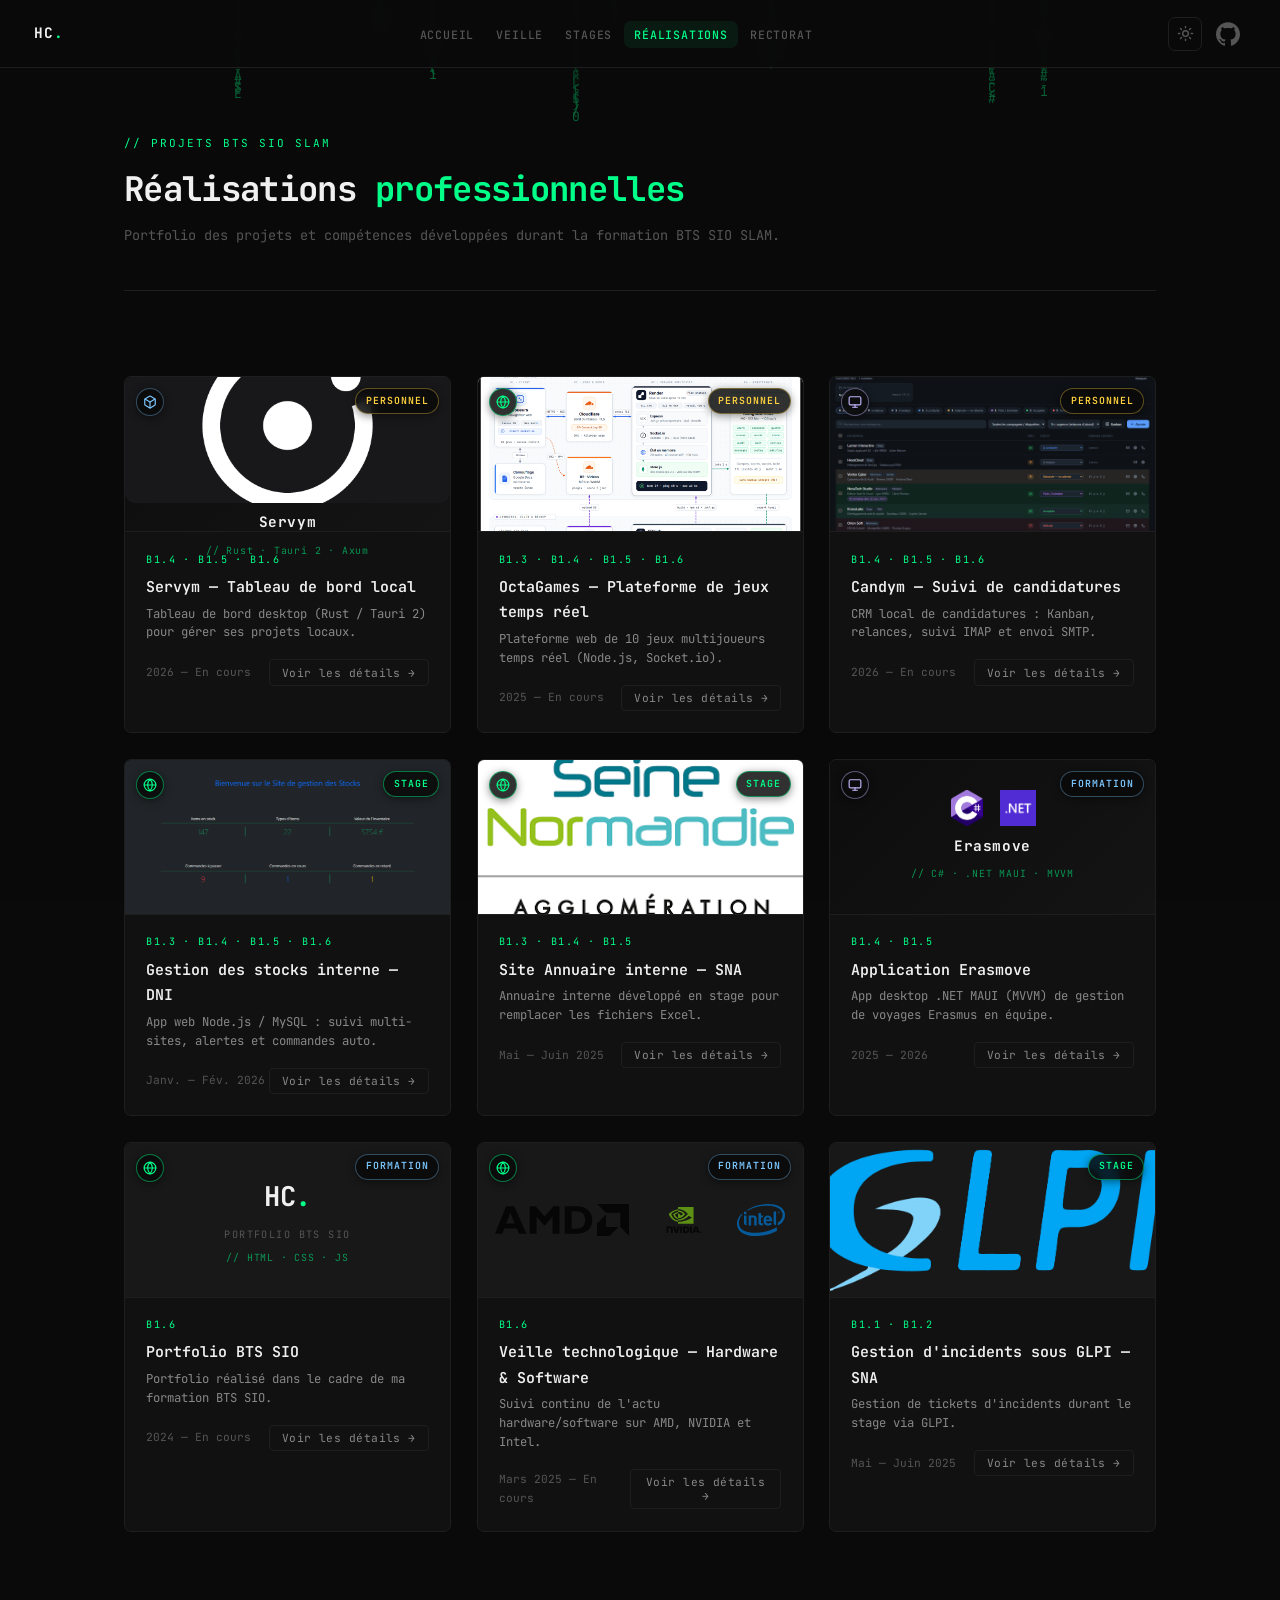
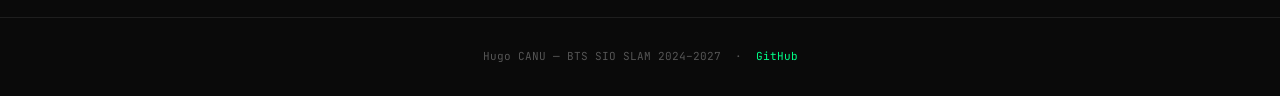
==== commit ac593819: "Ajout Light mode" ====
--- a/realisations.html
+++ b/realisations.html
@@ -10,6 +10,7 @@
   <link rel="preconnect" href="https://fonts.googleapis.com">
   <link rel="preconnect" href="https://fonts.gstatic.com" crossorigin>
   <link href="https://fonts.googleapis.com/css2?family=Inter:wght@400;500;600;700&family=JetBrains+Mono:wght@300;400;500;600;700&display=swap" rel="stylesheet">
+  <script>try{if(localStorage.getItem('hc_theme')==='light')document.documentElement.dataset.theme='light';}catch{}</script>
   <link rel="stylesheet" href="css/style.css">
 </head>
 <body>
@@ -32,9 +33,15 @@
       <li><a href="rectorat.html">Rectorat</a></li>
     </ul>
     <label for="nav-toggle" class="navbar-toggle" aria-label="Menu de navigation"><span></span><span></span><span></span></label>
-    <a class="navbar-gh" href="https://github.com/HCWhite1" target="_blank" rel="noopener" aria-label="GitHub">
-      <svg viewBox="0 0 24 24"><path d="M12 .297c-6.63 0-12 5.373-12 12 0 5.303 3.438 9.8 8.205 11.385.6.113.82-.258.82-.577 0-.285-.01-1.04-.015-2.04-3.338.724-4.042-1.61-4.042-1.61-.546-1.385-1.335-1.755-1.335-1.755-1.087-.744.084-.729.084-.729 1.205.084 1.838 1.236 1.838 1.236 1.07 1.835 2.809 1.305 3.495.998.108-.776.417-1.305.76-1.605-2.665-.3-5.466-1.332-5.466-5.93 0-1.31.465-2.38 1.235-3.22-.135-.303-.54-1.523.105-3.176 0 0 1.005-.322 3.3 1.23.96-.267 1.98-.399 3-.405 1.02.006 2.04.138 3 .405 2.28-1.552 3.285-1.23 3.285-1.23.645 1.653.24 2.873.12 3.176.765.84 1.23 1.91 1.23 3.22 0 4.61-2.805 5.625-5.475 5.92.42.36.81 1.096.81 2.22 0 1.606-.015 2.896-.015 3.286 0 .315.21.69.825.57C20.565 22.092 24 17.592 24 12.297c0-6.627-5.373-12-12-12"/></svg>
-    </a>
+    <div class="navbar-actions">
+      <button type="button" class="theme-toggle" id="theme-toggle" aria-label="Activer le mode clair" title="Mode clair" aria-pressed="false">
+        <svg class="icon-sun" viewBox="0 0 24 24" fill="none" stroke="currentColor" stroke-width="2" stroke-linecap="round" stroke-linejoin="round" aria-hidden="true"><circle cx="12" cy="12" r="4"/><path d="M12 2v2M12 20v2M4.93 4.93l1.41 1.41M17.66 17.66l1.41 1.41M2 12h2M20 12h2M6.34 17.66l-1.41 1.41M19.07 4.93l-1.41 1.41"/></svg>
+        <svg class="icon-moon" viewBox="0 0 24 24" fill="none" stroke="currentColor" stroke-width="2" stroke-linecap="round" stroke-linejoin="round" aria-hidden="true"><path d="M21 12.79A9 9 0 1 1 11.21 3 7 7 0 0 0 21 12.79z"/></svg>
+      </button>
+      <a class="navbar-gh" href="https://github.com/HCWhite1" target="_blank" rel="noopener" aria-label="GitHub">
+        <svg viewBox="0 0 24 24"><path d="M12 .297c-6.63 0-12 5.373-12 12 0 5.303 3.438 9.8 8.205 11.385.6.113.82-.258.82-.577 0-.285-.01-1.04-.015-2.04-3.338.724-4.042-1.61-4.042-1.61-.546-1.385-1.335-1.755-1.335-1.755-1.087-.744.084-.729.084-.729 1.205.084 1.838 1.236 1.838 1.236 1.07 1.835 2.809 1.305 3.495.998.108-.776.417-1.305.76-1.605-2.665-.3-5.466-1.332-5.466-5.93 0-1.31.465-2.38 1.235-3.22-.135-.303-.54-1.523.105-3.176 0 0 1.005-.322 3.3 1.23.96-.267 1.98-.399 3-.405 1.02.006 2.04.138 3 .405 2.28-1.552 3.285-1.23 3.285-1.23.645 1.653.24 2.873.12 3.176.765.84 1.23 1.91 1.23 3.22 0 4.61-2.805 5.625-5.475 5.92.42.36.81 1.096.81 2.22 0 1.606-.015 2.896-.015 3.286 0 .315.21.69.825.57C20.565 22.092 24 17.592 24 12.297c0-6.627-5.373-12-12-12"/></svg>
+      </a>
+    </div>
   </nav>
 
   <div class="page-wrapper">
@@ -71,8 +78,26 @@
             </div>
           </div>
 
+          <!-- OctaGames -->
+          <div class="realisation-card reveal reveal-d1" data-modal="octagames">
+            <span class="realisation-status status-deployed" data-tooltip="Déployé — en ligne" aria-label="Déployé"><svg aria-hidden="true"><use href="#ic-deployed"/></svg></span>
+            <span class="realisation-badge type-perso">Personnel</span>
+            <div class="realisation-img-placeholder is-light">
+              <img src="Images/Realisations/octagames-infra.png" alt="Schéma d'infrastructure OctaGames" loading="lazy" decoding="async">
+            </div>
+            <div class="realisation-body">
+              <p class="realisation-tag">B1.3 · B1.4 · B1.5 · B1.6</p>
+              <p class="realisation-title">OctaGames — Plateforme de jeux temps réel</p>
+              <p class="realisation-desc">Plateforme web de 10 jeux multijoueurs temps réel (Node.js, Socket.io).</p>
+              <div class="realisation-footer">
+                <span class="realisation-date">2025 — En cours</span>
+                <button class="btn-details" data-modal="octagames">Voir les détails →</button>
+              </div>
+            </div>
+          </div>
+
           <!-- Candym -->
-          <div class="realisation-card reveal reveal-d1" data-modal="candym">
+          <div class="realisation-card reveal reveal-d2" data-modal="candym">
             <span class="realisation-status status-local" data-tooltip="Local — exécuté sur poste" aria-label="Local"><svg aria-hidden="true"><use href="#ic-local"/></svg></span>
             <span class="realisation-badge type-perso">Personnel</span>
             <div class="realisation-img-placeholder"><img src="Images/Realisations/candym-preview.png" alt="Candym — Suivi de candidatures" loading="lazy" decoding="async"></div>
@@ -83,24 +108,6 @@
               <div class="realisation-footer">
                 <span class="realisation-date">2026 — En cours</span>
                 <button class="btn-details" data-modal="candym">Voir les détails →</button>
-              </div>
-            </div>
-          </div>
-
-          <!-- OctaGames -->
-          <div class="realisation-card reveal reveal-d2" data-modal="octagames">
-            <span class="realisation-status status-deployed" data-tooltip="Déployé — en ligne" aria-label="Déployé"><svg aria-hidden="true"><use href="#ic-deployed"/></svg></span>
-            <span class="realisation-badge type-perso">Personnel</span>
-            <div class="realisation-img-placeholder is-light">
-              <img src="Images/Realisations/octagames-infra.png" alt="Schéma d'infrastructure OctaGames" loading="lazy" decoding="async">
-            </div>
-            <div class="realisation-body">
-              <p class="realisation-tag">B1.3 · B1.4 · B1.5 · B1.6</p>
-              <p class="realisation-title">OctaGames — Plateforme de jeux temps réel</p>
-              <p class="realisation-desc">Plateforme web de 10 jeux multijoueurs temps réel (Node.js, Socket.io).</p>
-              <div class="realisation-footer">
-                <span class="realisation-date">2025 — En cours</span>
-                <button class="btn-details" data-modal="octagames">Voir les détails →</button>
               </div>
             </div>
           </div>
--- a/css/style.css
+++ b/css/style.css
@@ -1,6 +1,7 @@
 *, *::before, *::after { margin: 0; padding: 0; box-sizing: border-box; }
 
 :root {
+  color-scheme: dark;
   --bg:           #0a0a0a;
   --bg-card:      #111111;
   --bg-elevated:  #181818;
@@ -9,13 +10,87 @@
   --accent:       #00ff88;
   --accent-dim:   rgba(0, 255, 136, 0.07);
   --accent-glow:  rgba(0, 255, 136, 0.2);
+  --accent-border: rgba(0, 255, 136, 0.3);
+  --accent-border-strong: rgba(0, 255, 136, 0.45);
+  --accent-text:  #0a0a0a;
+  --cta-hover:    #1aff95;
   --text:         #c8c8c8;
   --text-bright:  #f0f0f0;
   --text-muted:   #555555;
   --text-dim:     #888888;
+  --nav-bg:       rgba(10, 10, 10, 0.92);
+  --nav-mobile-bg: rgba(10, 10, 10, 0.96);
+  --nav-mobile-sep: rgba(255, 255, 255, 0.04);
+  --scrollbar-thumb: #252525;
+  --terminal-bg:  #0d0d0d;
+  --terminal-header: #161616;
+  --popover-header: #161616;
+  --popover-shadow: 0 10px 30px rgba(0, 0, 0, 0.65);
+  --spy-bg:       rgba(13, 13, 13, 0.78);
+  --badge-bg:     rgba(10, 10, 10, 0.84);
+  --badge-shadow: 0 2px 8px rgba(0, 0, 0, 0.45);
+  --tooltip-bg:   rgba(10, 10, 10, 0.94);
+  --tooltip-text: #f0f0f0;
+  --overlay-bg:   rgba(0, 0, 0, 0.82);
+  --viewer-bg:    rgba(0, 0, 0, 0.92);
+  --media-bg:     #0a0a0a;
+  --stack-bg:     linear-gradient(135deg, #0d0d0d, #141414);
+  --type-formation: #7cc7ff;
+  --type-formation-border: rgba(124, 199, 255, 0.35);
+  --type-perso:   #ffd23f;
+  --type-perso-border: rgba(255, 210, 63, 0.35);
+  --type-local:   #c4b5fd;
+  --type-local-border: rgba(196, 181, 253, 0.45);
+  --tok-s:        #7cc7ff;
+  --matrix-opacity: 0.38;
   --font:         'JetBrains Mono', 'Courier New', monospace;
   --radius:       7px;
   --nav-h:        68px;
+}
+
+[data-theme="light"] {
+  color-scheme: light;
+  --bg:           #f6f7f9;
+  --bg-card:      #ffffff;
+  --bg-elevated:  #eef1f4;
+  --border:       #dde2e8;
+  --border-hover: #c4cdd6;
+  --accent:       #2563eb;
+  --accent-dim:   rgba(37, 99, 235, 0.08);
+  --accent-glow:  rgba(37, 99, 235, 0.22);
+  --accent-border: rgba(37, 99, 235, 0.35);
+  --accent-border-strong: rgba(37, 99, 235, 0.48);
+  --accent-text:  #ffffff;
+  --cta-hover:    #1d4ed8;
+  --text:         #2d333b;
+  --text-bright:  #0f1419;
+  --text-muted:   #656d76;
+  --text-dim:     #4b5563;
+  --nav-bg:       rgba(246, 247, 249, 0.9);
+  --nav-mobile-bg: rgba(246, 247, 249, 0.97);
+  --nav-mobile-sep: rgba(0, 0, 0, 0.06);
+  --scrollbar-thumb: #c4cdd6;
+  --terminal-bg:  #ffffff;
+  --terminal-header: #eef1f4;
+  --popover-header: #eef1f4;
+  --popover-shadow: 0 10px 28px rgba(15, 20, 25, 0.14);
+  --spy-bg:       rgba(255, 255, 255, 0.86);
+  --badge-bg:     rgba(255, 255, 255, 0.92);
+  --badge-shadow: 0 2px 8px rgba(15, 20, 25, 0.12);
+  --tooltip-bg:   rgba(15, 20, 25, 0.92);
+  --tooltip-text: #f8fafc;
+  --overlay-bg:   rgba(15, 20, 25, 0.55);
+  --viewer-bg:    rgba(15, 20, 25, 0.88);
+  --media-bg:     #e5e9ef;
+  --stack-bg:     linear-gradient(135deg, #eef1f4, #e3e8ee);
+  --type-formation: #0f766e;
+  --type-formation-border: rgba(15, 118, 110, 0.35);
+  --type-perso:   #b45309;
+  --type-perso-border: rgba(180, 83, 9, 0.35);
+  --type-local:   #6d28d9;
+  --type-local-border: rgba(109, 40, 217, 0.35);
+  --tok-s:        #0f766e;
+  --matrix-opacity: 0.34;
 }
 
 html { scroll-behavior: smooth; font-size: clamp(17px, 1.1vw, 22px); }
@@ -35,12 +110,14 @@
   pointer-events: none;
 }
 
+[hidden] { display: none !important; }
+
 .acc { color: var(--accent); }
 
 /* ─── Scrollbar ─── */
 ::-webkit-scrollbar { width: 6px; }
 ::-webkit-scrollbar-track { background: var(--bg); }
-::-webkit-scrollbar-thumb { background: #252525; border-radius: 3px; }
+::-webkit-scrollbar-thumb { background: var(--scrollbar-thumb); border-radius: 3px; }
 ::-webkit-scrollbar-thumb:hover { background: var(--accent); }
 ::selection { background: var(--accent-glow); color: var(--accent); }
 
@@ -48,7 +125,7 @@
 .navbar {
   position: fixed; top: 0; left: 0; right: 0; z-index: 100;
   height: var(--nav-h);
-  background: rgba(10, 10, 10, 0.92);
+  background: var(--nav-bg);
   backdrop-filter: blur(16px);
   border-bottom: 1px solid var(--border);
   display: flex; align-items: center; justify-content: space-between;
@@ -88,6 +165,231 @@
 .nav-toggle-input:checked ~ .navbar-toggle span:nth-child(2) { opacity: 0; }
 .nav-toggle-input:checked ~ .navbar-toggle span:nth-child(3) { transform: translateY(-5.5px) rotate(-45deg); }
 
+.navbar-actions {
+  display: flex; align-items: center; gap: 0.45rem; flex-shrink: 0;
+}
+
+.theme-toggle {
+  display: inline-flex; align-items: center; justify-content: center;
+  width: 34px; height: 34px; padding: 0;
+  background: transparent; border: 1px solid var(--border);
+  border-radius: var(--radius); color: var(--text-muted);
+  cursor: pointer; flex-shrink: 0;
+  transition: color 0.2s, border-color 0.2s, background 0.2s, opacity 0.08s linear;
+}
+.theme-toggle:hover,
+.theme-toggle:focus-visible {
+  color: var(--accent); border-color: var(--accent); background: var(--accent-dim); outline: none;
+}
+.theme-toggle svg { width: 17px; height: 17px; display: block; flex-shrink: 0; }
+.theme-toggle .icon-moon { display: none; }
+[data-theme="light"] .theme-toggle .icon-sun { display: none; }
+[data-theme="light"] .theme-toggle .icon-moon { display: block; }
+
+/* Sur l'accueil, l'emplacement du bouton navbar reste réservé pour que l'orbe s'y pose pile dessus */
+body.has-theme-orb:not(.orb-docked) .navbar .theme-toggle {
+  opacity: 0;
+  pointer-events: none;
+  transition: opacity 0.05s linear 0s;
+}
+body.has-theme-orb.orb-docked .navbar .theme-toggle {
+  opacity: 1;
+  pointer-events: auto;
+  transition: color 0.2s, border-color 0.2s, background 0.2s, opacity 0.08s linear 0.4s;
+}
+
+/* ─── Orbe lumineux flottant (Accueil) ─── */
+.theme-orb {
+  position: fixed;
+  top: calc(var(--nav-h) + 2rem);
+  right: 2rem;
+  z-index: 105;
+  display: inline-flex; align-items: center; gap: 0.65rem;
+  padding: 0.42rem 0.95rem 0.42rem 0.45rem;
+  font-family: var(--font);
+  background: var(--nav-bg);
+  backdrop-filter: blur(14px);
+  border: 1px solid var(--accent-border-strong);
+  border-radius: 999px;
+  color: var(--text-bright);
+  cursor: pointer;
+  box-shadow:
+    0 0 0 1px var(--accent-dim),
+    0 0 26px var(--accent-glow),
+    0 10px 28px rgba(0, 0, 0, 0.32);
+  animation: orbFloat 3.8s ease-in-out infinite;
+  transition:
+    transform 0.46s cubic-bezier(0.22, 1, 0.36, 1),
+    padding 0.42s cubic-bezier(0.22, 1, 0.36, 1),
+    gap 0.42s cubic-bezier(0.22, 1, 0.36, 1),
+    border-radius 0.42s cubic-bezier(0.22, 1, 0.36, 1),
+    border-color 0.35s ease,
+    background 0.35s ease,
+    box-shadow 0.35s ease,
+    opacity 0.06s linear 0s;
+}
+.theme-orb::before {
+  content: '';
+  position: absolute; inset: -4px; z-index: -1;
+  border-radius: 999px;
+  background: radial-gradient(circle at 22% 50%, var(--accent-glow), transparent 68%);
+  opacity: 0.85;
+  animation: orbPulse 2.8s ease-in-out infinite;
+  transition: opacity 0.25s ease;
+  pointer-events: none;
+}
+.theme-orb:hover,
+.theme-orb:focus-visible {
+  border-color: var(--accent);
+  box-shadow:
+    0 0 0 1px var(--accent-border),
+    0 0 36px var(--accent-glow),
+    0 12px 32px rgba(0, 0, 0, 0.38);
+  outline: none;
+}
+.theme-orb-core {
+  width: 34px; height: 34px;
+  border-radius: 50%;
+  display: inline-flex; align-items: center; justify-content: center;
+  background: var(--accent);
+  color: var(--accent-text);
+  box-shadow: 0 0 16px var(--accent-glow);
+  flex-shrink: 0;
+  transition:
+    transform 0.35s cubic-bezier(0.22, 1, 0.36, 1),
+    background 0.35s ease,
+    color 0.35s ease,
+    border-radius 0.42s cubic-bezier(0.22, 1, 0.36, 1),
+    box-shadow 0.35s ease;
+}
+.theme-orb:hover .theme-orb-core {
+  transform: rotate(24deg) scale(1.08);
+  box-shadow: 0 0 24px var(--accent);
+}
+.theme-orb-core svg { width: 17px; height: 17px; display: block; }
+.theme-orb-core .icon-moon { display: none; }
+[data-theme="light"] .theme-orb-core .icon-sun { display: none; }
+[data-theme="light"] .theme-orb-core .icon-moon { display: block; }
+
+.theme-orb-text {
+  display: flex; flex-direction: column; align-items: flex-start;
+  line-height: 1.2; text-align: left;
+  max-width: 110px; overflow: hidden;
+  transition: max-width 0.36s cubic-bezier(0.22, 1, 0.36, 1), opacity 0.22s ease;
+}
+.theme-orb-eyebrow {
+  font-size: 0.5rem; font-weight: 600;
+  color: var(--accent); letter-spacing: 0.14em; text-transform: uppercase;
+  white-space: nowrap;
+}
+.theme-orb-label {
+  font-size: 0.66rem; font-weight: 600;
+  color: var(--text-bright); letter-spacing: 0.03em; white-space: nowrap;
+}
+
+/* Rangement réel : l'orbe se replie et vole pile dans le bouton de la navbar */
+body.orb-docked .theme-orb {
+  animation: none;
+  translate: 0 0;
+  transform: translate3d(var(--dock-dx, -38px), var(--dock-dy, -82px), 0);
+  padding: 0;
+  gap: 0;
+  border-radius: var(--radius);
+  border-color: var(--border);
+  background: transparent;
+  backdrop-filter: none;
+  box-shadow: none;
+  opacity: 0;
+  pointer-events: none;
+  transition:
+    transform 0.46s cubic-bezier(0.32, 0.72, 0, 1),
+    padding 0.38s cubic-bezier(0.32, 0.72, 0, 1),
+    gap 0.38s cubic-bezier(0.32, 0.72, 0, 1),
+    border-radius 0.42s cubic-bezier(0.32, 0.72, 0, 1),
+    border-color 0.38s ease,
+    background 0.38s ease,
+    box-shadow 0.35s ease,
+    opacity 0.08s linear 0.4s;
+}
+body.orb-docked .theme-orb::before {
+  opacity: 0;
+  animation: none;
+}
+body.orb-docked .theme-orb-core {
+  width: 32px; height: 32px;
+  border-radius: calc(var(--radius) - 1px);
+  background: transparent;
+  color: var(--text-muted);
+  box-shadow: none;
+}
+body.orb-docked .theme-orb-text {
+  max-width: 0;
+  opacity: 0;
+}
+
+@keyframes orbFloat {
+  0%, 100% { translate: 0 0; }
+  50%      { translate: 0 -6px; }
+}
+@keyframes orbPulse {
+  0%, 100% { opacity: 0.55; transform: scale(1); }
+  50%      { opacity: 1; transform: scale(1.06); }
+}
+
+/* ─── Effet Warp lors du changement de thème ─── */
+::view-transition-old(root),
+::view-transition-new(root) {
+  animation-duration: 0.68s;
+  animation-timing-function: cubic-bezier(0.22, 1, 0.36, 1);
+  mix-blend-mode: normal;
+}
+::view-transition-old(root) {
+  z-index: 1;
+  animation-name: themeWarpOld;
+}
+::view-transition-new(root) {
+  z-index: 9999;
+  animation-name: themeWarpNew;
+}
+@keyframes themeWarpNew {
+  0% {
+    clip-path: circle(0px at var(--warp-x, 50%) var(--warp-y, 50%));
+    filter: brightness(1.22) drop-shadow(0 0 28px var(--accent));
+  }
+  75% {
+    filter: brightness(1.06) drop-shadow(0 0 18px var(--accent));
+  }
+  100% {
+    clip-path: circle(var(--warp-r, 150vmax) at var(--warp-x, 50%) var(--warp-y, 50%));
+    filter: brightness(1) drop-shadow(0 0 0px transparent);
+  }
+}
+@keyframes themeWarpOld {
+  from { transform: scale(1); filter: blur(0px); }
+  to   { transform: scale(1.022); filter: blur(2px); }
+}
+
+.theme-warp-ring {
+  position: fixed;
+  left: var(--warp-x, 50%);
+  top: var(--warp-y, 50%);
+  width: 24px; height: 24px;
+  border-radius: 50%;
+  pointer-events: none;
+  z-index: 10000;
+  transform: translate(-50%, -50%) scale(0);
+  border: 2px solid var(--accent);
+  box-shadow:
+    0 0 28px var(--accent),
+    inset 0 0 24px var(--accent-glow);
+  animation: themeWarpRing 0.72s cubic-bezier(0.22, 1, 0.36, 1) forwards;
+}
+@keyframes themeWarpRing {
+  0%   { width: 24px; height: 24px; opacity: 0.95; transform: translate(-50%, -50%) scale(0.5); }
+  70%  { opacity: 0.55; }
+  100% { width: calc(var(--warp-r, 150vmax) * 2.05); height: calc(var(--warp-r, 150vmax) * 2.05); opacity: 0; transform: translate(-50%, -50%) scale(1); }
+}
+
 .navbar-gh {
   display: flex; align-items: center; padding: 0.35rem;
   border-radius: var(--radius); transition: background 0.2s; flex-shrink: 0;
@@ -119,20 +421,20 @@
 #hero {
   position: relative; min-height: 100vh;
   display: flex; align-items: center; overflow: hidden;
+  padding-block: var(--nav-h);
 }
 #matrix-canvas {
   position: fixed; inset: 0; width: 100%; height: 100%;
-  opacity: 0.24; z-index: 0; pointer-events: none;
+  opacity: var(--matrix-opacity); z-index: 0; pointer-events: none;
 }
 .hero-gradient {
   position: absolute; inset: 0; z-index: 1;
-  background: radial-gradient(ellipse 70% 60% at 65% 50%, rgba(0,255,136,0.04) 0%, transparent 70%);
+  background: radial-gradient(ellipse 70% 60% at 65% 50%, var(--accent-dim) 0%, transparent 70%);
 }
 .hero-content {
   position: relative; z-index: 2;
   display: grid; grid-template-columns: 1fr auto;
   align-items: center; gap: 4rem;
-  padding-top: var(--nav-h);
   width: 100%; max-width: clamp(1100px, 78vw, 1440px); margin: 0 auto; padding-inline: 2rem;
 }
 .hero-eyebrow {
@@ -163,13 +465,13 @@
 
 /* ─── Terminal contact block ─── */
 .terminal-block {
-  background: #0d0d0d; border: 1px solid var(--border-hover);
+  background: var(--terminal-bg); border: 1px solid var(--border-hover);
   border-radius: 8px; overflow: hidden;
   width: fit-content; min-width: 340px;
 }
 .terminal-header {
   display: flex; align-items: center; gap: 0.35rem;
-  padding: 0.5rem 0.85rem; background: #161616;
+  padding: 0.5rem 0.85rem; background: var(--terminal-header);
   border-bottom: 1px solid var(--border);
 }
 .terminal-prompt {
@@ -229,7 +531,7 @@
   transition: border-color 0.2s, background 0.2s;
 }
 .card:hover { border-color: var(--border-hover); background: var(--bg-elevated); }
-.card.green-hover:hover { border-color: rgba(0,255,136,0.3); }
+.card.green-hover:hover { border-color: var(--accent-border); }
 
 /* ─── Profile & Loisirs ─── */
 .profile-text {
@@ -268,7 +570,7 @@
   min-width: 0;
 }
 .yt-card:hover {
-  border-color: rgba(0, 255, 136, 0.35);
+  border-color: var(--accent-border);
   background: var(--accent-dim); transform: translateX(2px);
 }
 .yt-avatar {
@@ -337,7 +639,7 @@
   cursor: default;
 }
 .skill-chip:hover {
-  border-color: rgba(0,255,136,0.3);
+  border-color: var(--accent-border);
   background: var(--accent-dim); color: var(--text-bright);
 }
 .skill-chip img { width: 20px; height: 20px; object-fit: contain; flex-shrink: 0; }
@@ -358,7 +660,7 @@
   border-radius: 3px; padding: 0.16rem 0.5rem;
   transition: border-color 0.2s, color 0.2s;
 }
-.skill-model-tag:hover { border-color: rgba(0, 255, 136, 0.3); color: var(--text-bright); }
+.skill-model-tag:hover { border-color: var(--accent-border); color: var(--text-bright); }
 
 /* Skill popover */
 .skill-chip.has-activities { position: relative; cursor: pointer; }
@@ -371,8 +673,8 @@
 .skill-popover {
   position: absolute; left: 0; bottom: calc(100% + 10px); z-index: 50;
   width: 330px; max-width: calc(100vw - 32px);
-  background: var(--bg-elevated); border: 1px solid rgba(0,255,136,0.3);
-  border-radius: var(--radius); box-shadow: 0 10px 30px rgba(0,0,0,0.65);
+  background: var(--bg-elevated); border: 1px solid var(--accent-border);
+  border-radius: var(--radius); box-shadow: var(--popover-shadow);
   opacity: 0; visibility: hidden; transform: translateY(4px);
   transition: opacity 0.15s, transform 0.15s, visibility 0.15s;
   cursor: default; text-align: left;
@@ -381,7 +683,7 @@
   content: ''; position: absolute; left: 1.1rem; top: 100%;
   width: 9px; height: 9px; margin-top: -4px;
   background: var(--bg-elevated);
-  border-right: 1px solid rgba(0,255,136,0.3); border-bottom: 1px solid rgba(0,255,136,0.3);
+  border-right: 1px solid var(--accent-border); border-bottom: 1px solid var(--accent-border);
   transform: rotate(45deg);
 }
 .skill-popover::after {
@@ -392,7 +694,7 @@
 .skill-chip.pop-below .skill-popover { bottom: auto; top: calc(100% + 10px); transform: translateY(-4px); }
 .skill-chip.pop-below .skill-popover::before {
   top: auto; bottom: 100%; margin-top: 0; margin-bottom: -4px;
-  border: none; border-left: 1px solid rgba(0,255,136,0.3); border-top: 1px solid rgba(0,255,136,0.3);
+  border: none; border-left: 1px solid var(--accent-border); border-top: 1px solid var(--accent-border);
 }
 .skill-chip.pop-below .skill-popover::after { top: auto; bottom: 100%; }
 .skill-chip.has-activities:hover .skill-popover,
@@ -402,13 +704,13 @@
 
 .skill-popover-header {
   display: flex; align-items: center; gap: 0.6rem;
-  padding: 0.4rem 0.75rem; background: #161616;
+  padding: 0.4rem 0.75rem; background: var(--popover-header);
   border-bottom: 1px solid var(--border);
   border-radius: var(--radius) var(--radius) 0 0;
 }
 .skill-popover-header .dots { display: flex; gap: 4px; }
 .skill-popover-header .dots i { width: 7px; height: 7px; border-radius: 50%; background: var(--border-hover); }
-.skill-popover-header .dots i:first-child { background: rgba(0,255,136,0.55); }
+.skill-popover-header .dots i:first-child { background: var(--accent); opacity: 0.65; }
 .skill-popover-header .path { font-size: 0.6rem; color: var(--text-muted); letter-spacing: 0.04em; }
 .skill-popover-header .path b { color: var(--text-bright); font-weight: 500; }
 
@@ -428,7 +730,7 @@
 .skill-level-scale { display: grid; grid-template-columns: repeat(5, 1fr); gap: 3px; margin-top: 0.4rem; }
 .skill-level-step { display: flex; flex-direction: column; gap: 0.3rem; min-width: 0; cursor: help; }
 .skill-level-seg { height: 5px; border-radius: 2px; background: var(--border-hover); }
-.skill-level-step.past .skill-level-seg { background: rgba(0,255,136,0.45); }
+.skill-level-step.past .skill-level-seg { background: var(--accent-border-strong); }
 .skill-level-step.current .skill-level-seg { background: var(--accent); box-shadow: 0 0 8px var(--accent-glow); }
 .skill-level-lbl {
   font-size: 0.5rem; color: var(--text-muted); text-align: center;
@@ -438,7 +740,7 @@
 .skill-level-step.current .skill-level-lbl { color: var(--accent); font-weight: 600; }
 .skill-note {
   font-size: 0.64rem; color: var(--text); line-height: 1.55;
-  margin-top: 0.55rem; padding-left: 0.6rem; border-left: 2px solid rgba(0,255,136,0.35);
+  margin-top: 0.55rem; padding-left: 0.6rem; border-left: 2px solid var(--accent-border);
 }
 .skill-note:first-child { margin-top: 0; }
 .skill-note strong { color: var(--text-bright); font-weight: 600; }
@@ -463,10 +765,10 @@
 .skill-popover-item.is-static .skill-popover-label::after { content: none; }
 .skill-popover-type {
   flex-shrink: 0; font-size: 0.52rem; letter-spacing: 0.08em; text-transform: uppercase;
-  padding: 0.12rem 0.35rem; border-radius: 3px; border: 1px solid rgba(0,255,136,0.3); color: var(--accent);
-}
-.skill-popover-type.type-formation { color: #7cc7ff; border-color: rgba(124,199,255,0.3); }
-.skill-popover-type.type-perso { color: #ffd23f; border-color: rgba(255,210,63,0.3); }
+  padding: 0.12rem 0.35rem; border-radius: 3px; border: 1px solid var(--accent-border); color: var(--accent);
+}
+.skill-popover-type.type-formation { color: var(--type-formation); border-color: var(--type-formation-border); }
+.skill-popover-type.type-perso { color: var(--type-perso); border-color: var(--type-perso-border); }
 .skill-popover-usage { font-size: 0.62rem; color: var(--text); line-height: 1.45; }
 .skill-popover-meta { font-size: 0.56rem; color: var(--text-muted); letter-spacing: 0.03em; }
 
@@ -482,7 +784,7 @@
   border: 1px solid var(--border); border-radius: var(--radius);
   font-size: 0.76rem; color: var(--text); transition: border-color 0.2s;
 }
-.certif-item:hover { border-color: rgba(0,255,136,0.25); }
+.certif-item:hover { border-color: var(--accent-border); }
 a.certif-item { text-decoration: none; color: var(--text); }
 .certif-item img { width: 32px; height: 32px; object-fit: contain; flex-shrink: 0; }
 .certif-item .score {
@@ -507,7 +809,7 @@
 .timeline-item:hover::before,
 .timeline-item.current::before { border-color: var(--accent); }
 .timeline-item.current::before {
-  background: var(--accent); box-shadow: 0 0 8px rgba(0,255,136,0.4);
+  background: var(--accent); box-shadow: 0 0 8px var(--accent-glow);
 }
 .timeline-date {
   font-size: 0.67rem; color: var(--accent);
@@ -527,7 +829,7 @@
   display: inline-flex; align-items: center; gap: 0.35rem;
   margin-top: 0.5rem; font-size: 0.7rem;
   color: var(--accent); text-decoration: none;
-  border-bottom: 1px solid rgba(0,255,136,0.3); padding-bottom: 1px;
+  border-bottom: 1px solid var(--accent-border); padding-bottom: 1px;
   transition: border-color 0.2s, opacity 0.2s;
 }
 .timeline-link:hover { opacity: 0.8; }
@@ -584,7 +886,7 @@
 
 #sort-date:checked ~ .news-sort label[for="sort-date"],
 #sort-bornage:checked ~ .news-sort label[for="sort-bornage"] {
-  color: var(--accent); border-color: rgba(0,255,136,0.35); background: var(--accent-dim);
+  color: var(--accent); border-color: var(--accent-border); background: var(--accent-dim);
 }
 #sort-date:checked ~ #news-bornage-view,
 #sort-bornage:checked ~ #news-date-view { display: none; }
@@ -608,7 +910,7 @@
   transition: border-color 0.2s, color 0.2s, background 0.2s;
 }
 .news-item:hover {
-  border-color: rgba(0,255,136,0.3);
+  border-color: var(--accent-border);
   color: var(--text); background: var(--accent-dim);
 }
 .news-item .news-title { display: block; font-size: 0.72rem; }
@@ -626,7 +928,7 @@
   border-radius: 4px; cursor: pointer; color: var(--text-dim);
   transition: border-color 0.2s, background 0.2s, color 0.2s;
 }
-.news-bornage-item:hover { border-color: rgba(0,255,136,0.3); background: var(--accent-dim); color: var(--text); }
+.news-bornage-item:hover { border-color: var(--accent-border); background: var(--accent-dim); color: var(--text); }
 .news-bornage-item .news-title { display: block; font-size: 0.7rem; }
 .news-bornage-item .news-src { display: block; font-size: 0.6rem; color: var(--accent); margin-top: 0.2rem; }
 .news-bornage-item .news-date { display: block; font-size: 0.58rem; color: var(--text-muted); margin-top: 0.12rem; }
@@ -647,22 +949,22 @@
 }
 .btn-outline { background: transparent; border: 1px solid var(--border); color: var(--text-dim); }
 .btn-outline:hover { border-color: var(--accent); color: var(--accent); background: var(--accent-dim); }
-.btn-accent { background: var(--accent); color: #0a0a0a; font-weight: 600; }
+.btn-accent { background: var(--accent); color: var(--accent-text); font-weight: 600; }
 .btn-accent:hover { opacity: 0.85; }
 .btn[hidden] { display: none; }
 .home-cta { display: flex; justify-content: center; padding: 0.5rem 0 4.5rem; }
 .btn-cta {
-  background: var(--accent); color: #0a0a0a; font-weight: 700;
+  background: var(--accent); color: var(--accent-text); font-weight: 700;
   font-size: 0.8rem; padding: 0.85rem 1.7rem; gap: 0.65rem;
   letter-spacing: 0.06em; text-transform: uppercase;
   border: 1px solid var(--accent);
-  box-shadow: 0 0 22px rgba(0, 255, 136, 0.18);
+  box-shadow: 0 0 22px var(--accent-glow);
   transition: transform 0.2s, box-shadow 0.2s, background 0.2s;
 }
 .btn-cta:hover {
   transform: translateY(-2px);
-  box-shadow: 0 8px 28px rgba(0, 255, 136, 0.32);
-  background: #1aff95;
+  box-shadow: 0 8px 28px var(--accent-glow);
+  background: var(--cta-hover);
 }
 .btn-cta .cta-arrow { display: inline-block; transition: transform 0.2s; }
 .btn-cta:hover .cta-arrow { transform: translateX(4px); }
@@ -677,39 +979,39 @@
   font-size: 0.58rem; font-weight: 600; letter-spacing: 0.1em;
   text-transform: uppercase; padding: 0.22rem 0.55rem;
   border-radius: 999px; backdrop-filter: blur(6px);
-  background: rgba(10, 10, 10, 0.84);
-  border: 1px solid rgba(0, 255, 136, 0.45);
-  color: var(--accent); box-shadow: 0 2px 8px rgba(0, 0, 0, 0.45);
+  background: var(--badge-bg);
+  border: 1px solid var(--accent-border-strong);
+  color: var(--accent); box-shadow: var(--badge-shadow);
   pointer-events: none;
 }
-.realisation-badge.type-perso { color: #ffd23f; border-color: rgba(255, 210, 63, 0.45); }
-.realisation-badge.type-formation { color: #7cc7ff; border-color: rgba(124, 199, 255, 0.45); }
+.realisation-badge.type-perso { color: var(--type-perso); border-color: var(--type-perso-border); }
+.realisation-badge.type-formation { color: var(--type-formation); border-color: var(--type-formation-border); }
 
 .realisation-status {
   position: absolute; top: 0.65rem; left: 0.65rem; z-index: 3;
   width: 28px; height: 28px; border-radius: 999px;
   display: inline-flex; align-items: center; justify-content: center;
-  background: rgba(10, 10, 10, 0.84); backdrop-filter: blur(6px);
+  background: var(--badge-bg); backdrop-filter: blur(6px);
   border: 1px solid var(--border-hover);
-  box-shadow: 0 2px 8px rgba(0, 0, 0, 0.45);
+  box-shadow: var(--badge-shadow);
   color: var(--text-dim); cursor: help;
   transition: border-color 0.2s, transform 0.2s;
 }
 .realisation-status svg { width: 14px; height: 14px; display: block; }
-.realisation-status.status-deployed { color: var(--accent); border-color: rgba(0, 255, 136, 0.45); }
-.realisation-status.status-deployable { color: #7cc7ff; border-color: rgba(124, 199, 255, 0.45); }
-.realisation-status.status-local { color: #c4b5fd; border-color: rgba(196, 181, 253, 0.45); }
+.realisation-status.status-deployed { color: var(--accent); border-color: var(--accent-border-strong); }
+.realisation-status.status-deployable { color: var(--type-formation); border-color: var(--type-formation-border); }
+.realisation-status.status-local { color: var(--type-local); border-color: var(--type-local-border); }
 .realisation-status:hover { transform: scale(1.06); }
 .realisation-status::after {
   content: attr(data-tooltip);
   position: absolute; left: calc(100% + 0.45rem); top: 50%;
   transform: translateY(-50%) translateX(-4px);
   padding: 0.28rem 0.55rem; border-radius: 5px;
-  background: rgba(10, 10, 10, 0.94); border: 1px solid var(--border-hover);
-  color: var(--text-bright); font-size: 0.6rem; font-weight: 500;
+  background: var(--tooltip-bg); border: 1px solid var(--border-hover);
+  color: var(--tooltip-text); font-size: 0.6rem; font-weight: 500;
   letter-spacing: 0.03em; white-space: nowrap;
   opacity: 0; pointer-events: none;
-  box-shadow: 0 4px 14px rgba(0, 0, 0, 0.5);
+  box-shadow: 0 4px 14px rgba(0, 0, 0, 0.35);
   transition: opacity 0.16s ease, transform 0.16s ease;
 }
 .realisation-status:hover::after,
@@ -722,7 +1024,7 @@
   border-radius: var(--radius); overflow: hidden; cursor: pointer;
   transition: border-color 0.2s, transform 0.2s;
 }
-.realisation-card:hover { border-color: rgba(0,255,136,0.25); transform: translateY(-2px); }
+.realisation-card:hover { border-color: var(--accent-border); transform: translateY(-2px); }
 .realisation-img-placeholder {
   width: 100%; height: 155px;
   background: var(--bg-elevated); border-bottom: 1px solid var(--border);
@@ -732,7 +1034,7 @@
 .realisation-img-placeholder img { width: 100%; height: 100%; object-fit: cover; }
 .realisation-img-placeholder.is-stack {
   flex-direction: column; gap: 0.45rem;
-  background: linear-gradient(135deg, #0d0d0d, #141414); font-style: normal;
+  background: var(--stack-bg); font-style: normal;
 }
 .realisation-img-placeholder.is-portfolio { flex-direction: column; gap: 0.4rem; font-style: normal; }
 .realisation-img-placeholder.is-light { background: #f8fafc; }
@@ -774,7 +1076,7 @@
 /* ─── Modal ─── */
 .modal-overlay {
   position: fixed; inset: 0; z-index: 200;
-  background: rgba(0,0,0,0.82); backdrop-filter: blur(4px);
+  background: var(--overlay-bg); backdrop-filter: blur(4px);
   display: none; align-items: center; justify-content: center; padding: 2rem;
 }
 .modal-overlay.open { display: flex; }
@@ -793,7 +1095,7 @@
 }
 .modal-schema-link {
   font-size: 0.65rem; color: var(--accent); text-decoration: none;
-  border-bottom: 1px solid rgba(0,255,136,0.35); padding-bottom: 1px;
+  border-bottom: 1px solid var(--accent-border); padding-bottom: 1px;
   transition: opacity 0.2s;
 }
 .modal-schema-link:hover { opacity: 0.8; }
@@ -831,12 +1133,12 @@
   border-radius: 4px; border: 1px solid var(--border); margin-bottom: 1.25rem;
 }
 .modal-body img.modal-img.modal-img-full {
-  height: auto; max-height: 440px; object-fit: contain; background: #0a0a0a;
+  height: auto; max-height: 440px; object-fit: contain; background: var(--media-bg);
 }
 .modal-body video.modal-video {
   width: 100%; height: auto; max-height: 440px;
   border-radius: 6px; border: 1px solid var(--border);
-  margin-bottom: 1.25rem; background: #0a0a0a; display: block;
+  margin-bottom: 1.25rem; background: var(--media-bg); display: block;
 }
 .modal-section {
   font-size: 0.62rem; font-weight: 600; color: var(--accent);
@@ -849,7 +1151,7 @@
 .modal-desc strong { color: var(--text-bright); font-weight: 600; }
 .modal-desc a {
   color: var(--accent); text-decoration: none;
-  border-bottom: 1px solid rgba(0,255,136,0.35); padding-bottom: 1px;
+  border-bottom: 1px solid var(--accent-border); padding-bottom: 1px;
   transition: opacity 0.2s;
 }
 .modal-desc a:hover { opacity: 0.8; }
@@ -880,7 +1182,7 @@
 #modal-details-panel { display: none; margin-top: 1rem; }
 .details-toggle-input:checked ~ #modal-details-panel { display: block; }
 .details-toggle-input:checked ~ .modal-actions #modal-details-btn {
-  color: var(--accent); border-color: rgba(0,255,136,0.35); background: var(--accent-dim);
+  color: var(--accent); border-color: var(--accent-border); background: var(--accent-dim);
 }
 .details-toggle-input:checked ~ .modal-actions #modal-details-btn .lbl-closed { display: none; }
 .details-toggle-input:checked ~ .modal-actions #modal-details-btn .lbl-open { display: inline; }
@@ -942,7 +1244,7 @@
   border: 1px solid var(--border); border-radius: var(--radius);
   text-decoration: none; transition: border-color 0.2s, background 0.2s;
 }
-.doc-item:hover { border-color: rgba(0,255,136,0.3); background: var(--accent-dim); }
+.doc-item:hover { border-color: var(--accent-border); background: var(--accent-dim); }
 .doc-icon-img { width: 30px; height: 30px; object-fit: contain; flex-shrink: 0; }
 .doc-name { font-size: 0.8rem; font-weight: 500; color: var(--text-bright); }
 .doc-type { font-size: 0.66rem; color: var(--text-muted); margin-top: 0.1rem; }
@@ -984,7 +1286,7 @@
   background: var(--bg-card); border: 1px solid var(--border);
   border-radius: var(--radius); padding: 1.5rem; transition: border-color 0.2s;
 }
-.stage-project:hover { border-color: rgba(0,255,136,0.2); }
+.stage-project:hover { border-color: var(--accent-border); }
 .stage-project-num {
   font-size: 0.6rem; color: var(--accent);
   letter-spacing: 0.18em; text-transform: uppercase; margin-bottom: 0.2rem;
@@ -1058,14 +1360,14 @@
 .code-drop pre { margin: 0; padding: 0.55rem 0.9rem 0.9rem; overflow-x: auto; font-size: 0.66rem; line-height: 1.7; }
 .code-drop code { font-family: var(--font); color: var(--text); white-space: pre; tab-size: 4; }
 .tok-c { color: var(--text-muted); font-style: italic; }
-.tok-s { color: #7cc7ff; }
+.tok-s { color: var(--tok-s); }
 .tok-k { color: var(--accent); }
 .tok-v { color: var(--text-bright); }
 
 /* ─── Visionneuse plein écran ─── */
 .shot-viewer {
   position: fixed; inset: 0; z-index: 250;
-  background: rgba(0,0,0,0.92); backdrop-filter: blur(4px);
+  background: var(--viewer-bg); backdrop-filter: blur(4px);
   display: none; flex-direction: column;
   align-items: center; justify-content: center;
   gap: 0.9rem; padding: 3.5rem 1.5rem 2rem;
@@ -1077,17 +1379,17 @@
 }
 .shot-viewer img {
   max-width: 100%; max-height: calc(100vh - 9rem);
-  object-fit: contain; border: 1px solid var(--border-hover); border-radius: 5px;
+  object-fit: contain; border: 1px solid rgba(255,255,255,0.18); border-radius: 5px;
 }
 .shot-viewer figcaption {
-  font-size: 0.72rem; color: var(--text-dim);
+  font-size: 0.72rem; color: #d1d5db;
   text-align: center; max-width: 62ch; line-height: 1.6;
 }
 .shot-viewer-close {
   position: absolute; top: 1.25rem; right: 1.5rem;
   font-family: var(--font); font-size: 0.75rem;
-  background: none; border: 1px solid var(--border-hover);
-  border-radius: 4px; color: var(--text-dim);
+  background: none; border: 1px solid rgba(255,255,255,0.25);
+  border-radius: 4px; color: #e5e7eb;
   cursor: pointer; padding: 0.3rem 0.7rem;
   transition: color 0.2s, border-color 0.2s;
 }
@@ -1108,7 +1410,7 @@
   transform: translateY(-50%); z-index: 45;
   display: flex; flex-direction: column; gap: 0.7rem;
   padding: 0.65rem 0.75rem;
-  background: rgba(13, 13, 13, 0.78); backdrop-filter: blur(8px);
+  background: var(--spy-bg); backdrop-filter: blur(8px);
   border: 1px solid var(--border); border-radius: var(--radius);
 }
 .section-spy::before {
@@ -1131,11 +1433,11 @@
   transition: background 0.2s, border-color 0.2s, box-shadow 0.2s, transform 0.2s;
 }
 .spy-link.past { color: var(--text-dim); }
-.spy-link.past .spy-dot { border-color: rgba(0, 255, 136, 0.45); background: rgba(0, 255, 136, 0.25); }
+.spy-link.past .spy-dot { border-color: var(--accent-border-strong); background: var(--accent-glow); }
 .spy-link.active { color: var(--accent); font-weight: 600; }
 .spy-link.active .spy-dot {
   background: var(--accent); border-color: var(--accent);
-  box-shadow: 0 0 8px rgba(0, 255, 136, 0.55); transform: scale(1.2);
+  box-shadow: 0 0 8px var(--accent-glow); transform: scale(1.2);
 }
 
 /* ─── Back to top ─── */
@@ -1198,15 +1500,18 @@
 }
 @media (max-width: 700px) {
   .navbar { padding: 0 1rem; }
+  .theme-orb { top: calc(var(--nav-h) + 1rem); right: 1rem; padding: 0.36rem 0.78rem 0.36rem 0.38rem; }
+  .theme-orb-core { width: 30px; height: 30px; }
+  .theme-orb-eyebrow { display: none; }
   .navbar-toggle { display: flex; }
   .navbar-links {
     display: none; position: fixed; top: var(--nav-h); left: 0; right: 0;
     flex-direction: column; gap: 0; padding: 0.5rem 1rem 0.85rem;
-    background: rgba(10, 10, 10, 0.96); backdrop-filter: blur(12px);
+    background: var(--nav-mobile-bg); backdrop-filter: blur(12px);
     border-bottom: 1px solid var(--border);
   }
   .nav-toggle-input:checked ~ .navbar-links { display: flex; }
-  .navbar-links a { padding: 0.7rem 0.5rem; font-size: 0.8rem; border-bottom: 1px solid rgba(255,255,255,0.04); }
+  .navbar-links a { padding: 0.7rem 0.5rem; font-size: 0.8rem; border-bottom: 1px solid var(--nav-mobile-sep); }
   .navbar-links li:last-child a { border-bottom: none; }
   .container { padding: 0 1.1rem; }
   .section { padding: 3.25rem 0; }
@@ -1233,6 +1538,6 @@
   html { scroll-behavior: auto; }
   .hero-name-text { width: 9ch; animation: none; }
   .hero-eyebrow, .hero-photo-wrapper { opacity: 1; animation: none; }
-  .cursor, .hero-scroll { animation: none; }
+  .cursor, .hero-scroll, .theme-orb, .theme-orb::before { animation: none; }
   .reveal { opacity: 1; transform: none; transition: none; }
 }
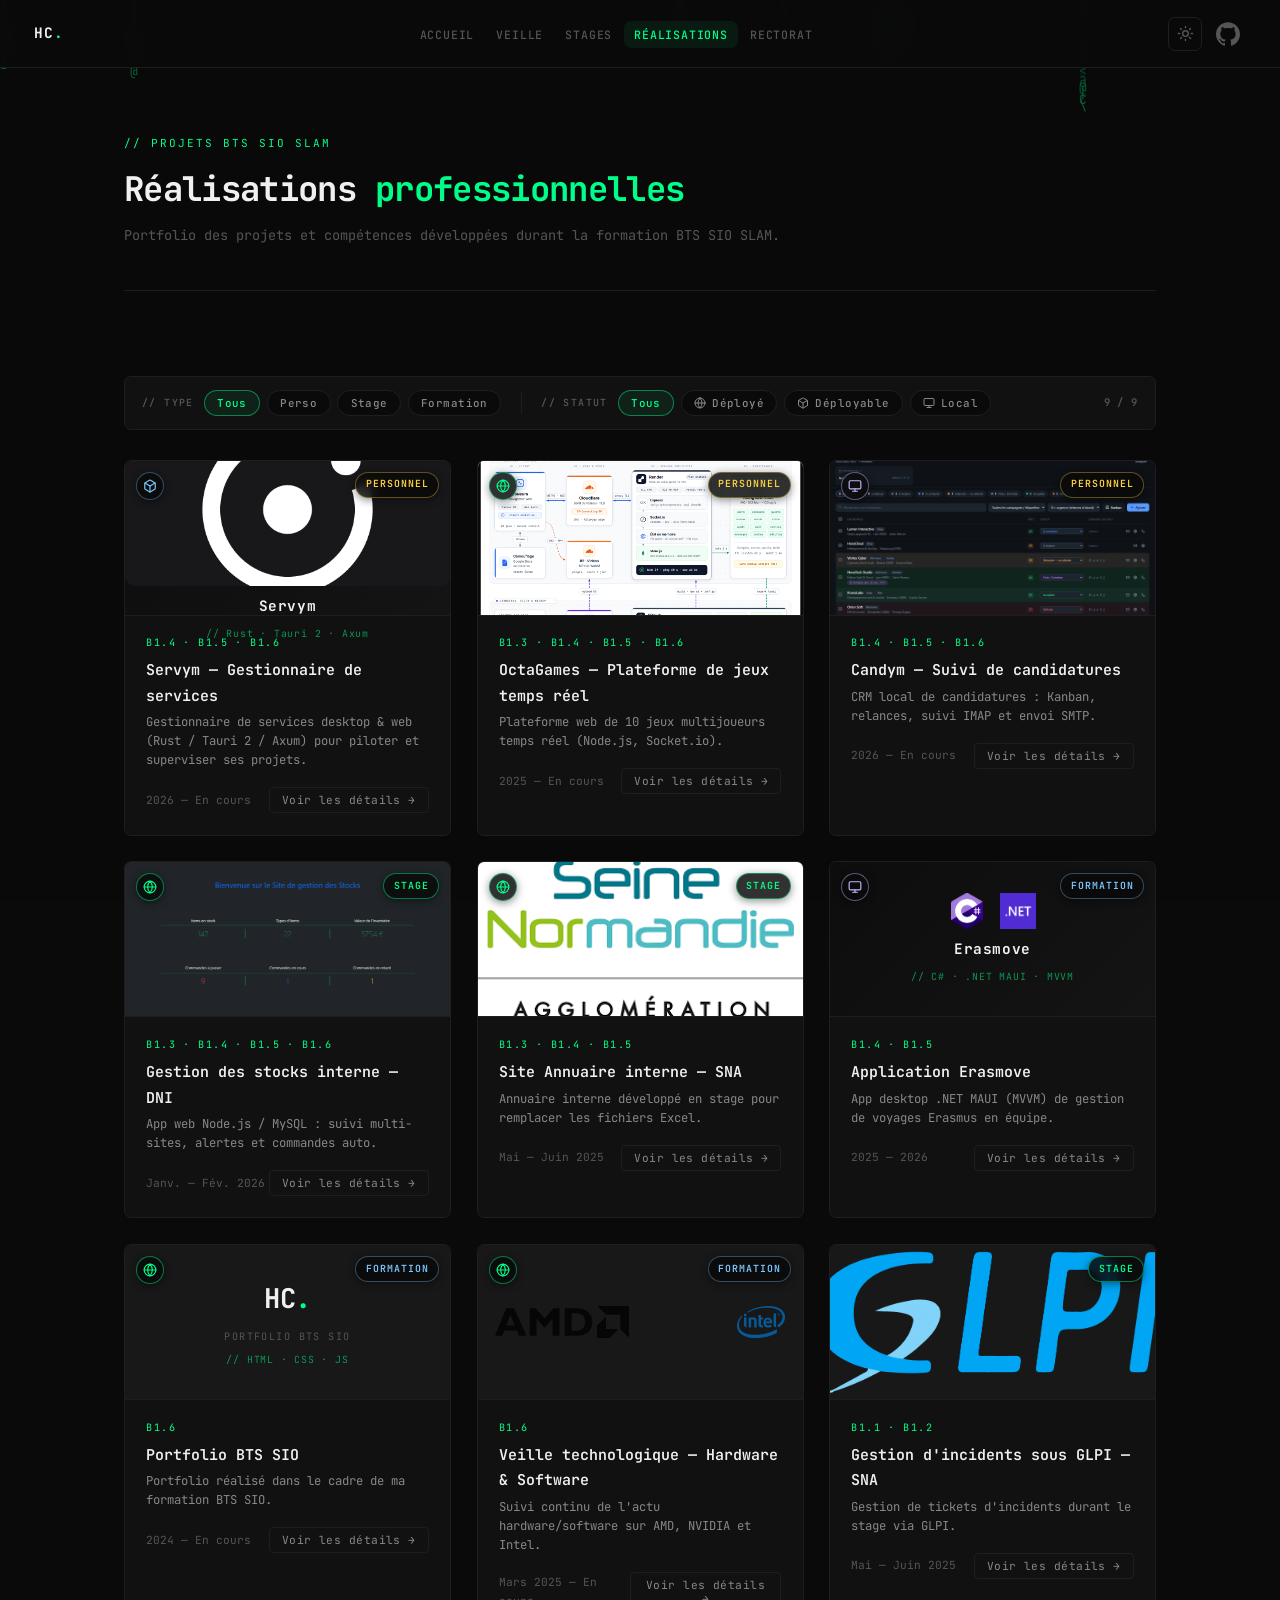
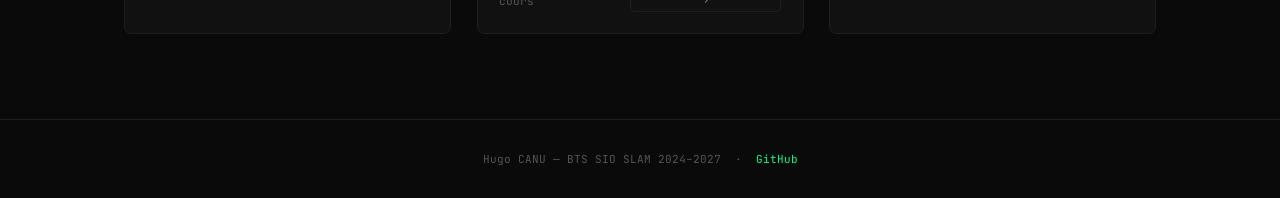
==== commit adb2aa52: "Ajout Filtre" ====
--- a/realisations.html
+++ b/realisations.html
@@ -56,10 +56,31 @@
 
       <!-- ─── Grille de réalisations ─── -->
       <section class="section">
+
+        <!-- Filtres Type & Statut -->
+        <div class="realisations-filters" id="realisations-filters" role="region" aria-label="Filtrer les réalisations">
+          <div class="filter-group" role="group" aria-label="Filtrer par type">
+            <span class="filter-label">// Type</span>
+            <button type="button" class="filter-pill active" data-filter-group="type" data-filter-value="all" aria-pressed="true">Tous</button>
+            <button type="button" class="filter-pill pill-perso" data-filter-group="type" data-filter-value="perso" aria-pressed="false">Perso</button>
+            <button type="button" class="filter-pill pill-stage" data-filter-group="type" data-filter-value="stage" aria-pressed="false">Stage</button>
+            <button type="button" class="filter-pill pill-formation" data-filter-group="type" data-filter-value="formation" aria-pressed="false">Formation</button>
+          </div>
+          <span class="filter-sep" aria-hidden="true"></span>
+          <div class="filter-group" role="group" aria-label="Filtrer par statut">
+            <span class="filter-label">// Statut</span>
+            <button type="button" class="filter-pill active" data-filter-group="status" data-filter-value="all" aria-pressed="true">Tous</button>
+            <button type="button" class="filter-pill pill-deployed" data-filter-group="status" data-filter-value="deployed" aria-pressed="false"><svg aria-hidden="true"><use href="#ic-deployed"/></svg>Déployé</button>
+            <button type="button" class="filter-pill pill-deployable" data-filter-group="status" data-filter-value="deployable" aria-pressed="false"><svg aria-hidden="true"><use href="#ic-deployable"/></svg>Déployable</button>
+            <button type="button" class="filter-pill pill-local" data-filter-group="status" data-filter-value="local" aria-pressed="false"><svg aria-hidden="true"><use href="#ic-local"/></svg>Local</button>
+          </div>
+          <span class="filter-count" id="realisations-count" aria-live="polite">9 / 9</span>
+        </div>
+
         <div class="realisations-grid">
 
           <!-- Servym -->
-          <div class="realisation-card reveal" data-modal="servym">
+          <div class="realisation-card reveal" data-modal="servym" data-type="perso" data-status="deployable">
             <span class="realisation-status status-deployable" data-tooltip="Déployable" aria-label="Déployable"><svg aria-hidden="true"><use href="#ic-deployable"/></svg></span>
             <span class="realisation-badge type-perso">Personnel</span>
             <div class="realisation-img-placeholder is-stack">
@@ -69,8 +90,8 @@
             </div>
             <div class="realisation-body">
               <p class="realisation-tag">B1.4 · B1.5 · B1.6</p>
-              <p class="realisation-title">Servym — Tableau de bord local</p>
-              <p class="realisation-desc">Tableau de bord desktop (Rust / Tauri 2) pour gérer ses projets locaux.</p>
+              <p class="realisation-title">Servym — Gestionnaire de services</p>
+              <p class="realisation-desc">Gestionnaire de services desktop &amp; web (Rust / Tauri 2 / Axum) pour piloter et superviser ses projets.</p>
               <div class="realisation-footer">
                 <span class="realisation-date">2026 — En cours</span>
                 <button class="btn-details" data-modal="servym">Voir les détails →</button>
@@ -79,7 +100,7 @@
           </div>
 
           <!-- OctaGames -->
-          <div class="realisation-card reveal reveal-d1" data-modal="octagames">
+          <div class="realisation-card reveal reveal-d1" data-modal="octagames" data-type="perso" data-status="deployed">
             <span class="realisation-status status-deployed" data-tooltip="Déployé — en ligne" aria-label="Déployé"><svg aria-hidden="true"><use href="#ic-deployed"/></svg></span>
             <span class="realisation-badge type-perso">Personnel</span>
             <div class="realisation-img-placeholder is-light">
@@ -97,7 +118,7 @@
           </div>
 
           <!-- Candym -->
-          <div class="realisation-card reveal reveal-d2" data-modal="candym">
+          <div class="realisation-card reveal reveal-d2" data-modal="candym" data-type="perso" data-status="local">
             <span class="realisation-status status-local" data-tooltip="Local — exécuté sur poste" aria-label="Local"><svg aria-hidden="true"><use href="#ic-local"/></svg></span>
             <span class="realisation-badge type-perso">Personnel</span>
             <div class="realisation-img-placeholder"><img src="Images/Realisations/candym-preview.png" alt="Candym — Suivi de candidatures" loading="lazy" decoding="async"></div>
@@ -113,7 +134,7 @@
           </div>
 
           <!-- Gestion des stocks — DNI -->
-          <div class="realisation-card reveal reveal-d2" data-modal="stocks">
+          <div class="realisation-card reveal reveal-d2" data-modal="stocks" data-type="stage" data-status="deployed">
             <span class="realisation-status status-deployed" data-tooltip="Déployé — en production" aria-label="Déployé"><svg aria-hidden="true"><use href="#ic-deployed"/></svg></span>
             <span class="realisation-badge type-stage">Stage</span>
             <div class="realisation-img-placeholder"><img src="Images/Stages/Stage2/stocks-tableau-de-bord.png" alt="Gestion des stocks DNI" loading="lazy" decoding="async"></div>
@@ -129,7 +150,7 @@
           </div>
 
           <!-- Annuaire -->
-          <div class="realisation-card reveal reveal-d2" data-modal="annuaire">
+          <div class="realisation-card reveal reveal-d2" data-modal="annuaire" data-type="stage" data-status="deployed">
             <span class="realisation-status status-deployed" data-tooltip="Déployé — en production" aria-label="Déployé"><svg aria-hidden="true"><use href="#ic-deployed"/></svg></span>
             <span class="realisation-badge type-stage">Stage</span>
             <div class="realisation-img-placeholder"><img src="Images/Realisations/LOGO_SEINENORMANDIE.png" alt="Seine Normandie Agglomération" loading="lazy" decoding="async"></div>
@@ -145,7 +166,7 @@
           </div>
 
           <!-- Erasmove -->
-          <div class="realisation-card reveal" data-modal="erasmove">
+          <div class="realisation-card reveal" data-modal="erasmove" data-type="formation" data-status="local">
             <span class="realisation-status status-local" data-tooltip="Local — exécuté sur poste" aria-label="Local"><svg aria-hidden="true"><use href="#ic-local"/></svg></span>
             <span class="realisation-badge type-formation">Formation</span>
             <div class="realisation-img-placeholder is-stack">
@@ -168,7 +189,7 @@
           </div>
 
           <!-- Portfolio -->
-          <div class="realisation-card reveal reveal-d2" data-modal="portfolio">
+          <div class="realisation-card reveal reveal-d2" data-modal="portfolio" data-type="formation" data-status="deployed">
             <span class="realisation-status status-deployed" data-tooltip="Déployé — en ligne" aria-label="Déployé"><svg aria-hidden="true"><use href="#ic-deployed"/></svg></span>
             <span class="realisation-badge type-formation">Formation</span>
             <div class="realisation-img-placeholder is-portfolio">
@@ -188,7 +209,7 @@
           </div>
 
           <!-- Veille -->
-          <div class="realisation-card reveal" data-modal="veille">
+          <div class="realisation-card reveal" data-modal="veille" data-type="formation" data-status="deployed">
             <span class="realisation-status status-deployed" data-tooltip="Déployé — en ligne" aria-label="Déployé"><svg aria-hidden="true"><use href="#ic-deployed"/></svg></span>
             <span class="realisation-badge type-formation">Formation</span>
             <div class="realisation-img-placeholder is-logos">
@@ -208,7 +229,7 @@
           </div>
 
           <!-- GLPI -->
-          <div class="realisation-card reveal reveal-d1" data-modal="glpi">
+          <div class="realisation-card reveal reveal-d1" data-modal="glpi" data-type="stage">
             <span class="realisation-badge type-stage">Stage</span>
             <div class="realisation-img-placeholder"><img src="Images/Realisations/LOGO_GLPI.png" alt="GLPI" loading="lazy" decoding="async"></div>
             <div class="realisation-body">
@@ -222,6 +243,11 @@
             </div>
           </div>
 
+        </div>
+
+        <div class="realisations-empty" id="realisations-empty" hidden>
+          <p>Aucune réalisation ne correspond à ces filtres.</p>
+          <button type="button" class="btn btn-outline" id="realisations-reset">Réinitialiser les filtres</button>
         </div>
       </section>
 
@@ -834,8 +860,8 @@
 
       'servym': {
         stage: 'B1.4 · B1.5 · B1.6 — Personnel',
-        title: 'Servym — Tableau de bord local',
-        description: "Application de bureau légère (Windows & Linux) écrite en Rust avec Tauri 2 et Axum pour démarrer, surveiller et arrêter ses projets de développement locaux (Node, PHP, Python, sites statiques, bases de données), avec la même interface accessible dans le navigateur sur localhost:9000.",
+        title: 'Servym — Gestionnaire de services',
+        description: "Application légère (Windows & Linux, desktop ou serveur headless déployable) écrite en Rust avec Tauri 2 et Axum pour démarrer, surveiller et arrêter ses projets (Node, PHP, Python, sites statiques, bases de données), avec interface web, comptes RBAC et intégration OAuth GitHub.",
         image: '',
         video: 'Images/Realisations/servym-promo.mp4',
         repo: 'https://github.com/HCWhite1/Servym',
--- a/css/style.css
+++ b/css/style.css
@@ -93,6 +93,18 @@
   --matrix-opacity: 0.34;
 }
 
+/* ─── Logos blancs adaptés en version sombre pour le light mode ─── */
+[data-theme="light"] img[src*="Logo_Framework_Symfony"],
+[data-theme="light"] img[src*="Logo_Express.svg"],
+[data-theme="light"] img[src*="Logo_Rust.svg"],
+[data-theme="light"] img[src*="Logo_SocketIO.svg"],
+[data-theme="light"] img[src*="Logo_Render.svg"] {
+  filter: brightness(0) saturate(100%) opacity(0.88);
+}
+[data-theme="light"] img[src*="Logo_Cyber_RootME"] {
+  filter: invert(1) hue-rotate(180deg);
+}
+
 html { scroll-behavior: smooth; font-size: clamp(17px, 1.1vw, 22px); }
 
 body {
@@ -970,6 +982,65 @@
 .btn-cta:hover .cta-arrow { transform: translateX(4px); }
 
 /* ─── Réalisations ─── */
+.realisations-filters {
+  display: flex; flex-wrap: wrap; align-items: center; gap: 0.75rem 1.15rem;
+  margin-bottom: 1.75rem;
+  padding: 0.75rem 1rem;
+  background: var(--bg-card); border: 1px solid var(--border);
+  border-radius: var(--radius);
+}
+.filter-group {
+  display: flex; flex-wrap: wrap; align-items: center; gap: 0.4rem;
+}
+.filter-label {
+  font-size: 0.58rem; font-weight: 600; color: var(--text-muted);
+  letter-spacing: 0.14em; text-transform: uppercase; margin-right: 0.2rem;
+}
+.filter-sep {
+  width: 1px; height: 22px; background: var(--border); flex-shrink: 0;
+}
+.filter-pill {
+  display: inline-flex; align-items: center; gap: 0.35rem;
+  font-family: var(--font); font-size: 0.64rem; font-weight: 500;
+  color: var(--text-dim); background: var(--bg);
+  border: 1px solid var(--border); border-radius: 999px;
+  padding: 0.3rem 0.72rem; cursor: pointer;
+  letter-spacing: 0.04em; white-space: nowrap;
+  transition: color 0.18s, border-color 0.18s, background 0.18s;
+}
+.filter-pill svg { width: 12px; height: 12px; display: block; flex-shrink: 0; }
+.filter-pill:hover { border-color: var(--border-hover); color: var(--text-bright); }
+.filter-pill:focus-visible { outline: 1px solid var(--accent); outline-offset: 2px; }
+
+.filter-pill.active {
+  color: var(--accent); border-color: var(--accent-border-strong); background: var(--accent-dim);
+}
+.filter-pill.pill-perso.active {
+  color: var(--type-perso); border-color: var(--type-perso-border);
+  background: color-mix(in srgb, var(--type-perso) 12%, transparent);
+}
+.filter-pill.pill-formation.active,
+.filter-pill.pill-deployable.active {
+  color: var(--type-formation); border-color: var(--type-formation-border);
+  background: color-mix(in srgb, var(--type-formation) 12%, transparent);
+}
+.filter-pill.pill-local.active {
+  color: var(--type-local); border-color: var(--type-local-border);
+  background: color-mix(in srgb, var(--type-local) 12%, transparent);
+}
+
+.filter-count {
+  margin-left: auto; font-size: 0.62rem; font-weight: 600;
+  color: var(--text-muted); letter-spacing: 0.08em; white-space: nowrap;
+}
+.realisations-empty {
+  text-align: center; padding: 3rem 1.5rem;
+  background: var(--bg-card); border: 1px dashed var(--border-hover);
+  border-radius: var(--radius); color: var(--text-dim);
+  display: flex; flex-direction: column; align-items: center; gap: 1rem;
+  font-size: 0.78rem;
+}
+
 .realisations-grid {
   display: grid; grid-template-columns: repeat(auto-fill, minmax(300px, 1fr));
   gap: 1.5rem;
@@ -1518,6 +1589,9 @@
   .hero-content { padding-inline: 1.1rem; gap: 2rem; }
   .terminal-line { white-space: normal; word-break: break-word; }
   .loisirs-layout { grid-template-columns: 1fr; }
+  .realisations-filters { padding: 0.7rem 0.85rem; }
+  .filter-sep { display: none; }
+  .filter-count { margin-left: 0; width: 100%; }
   .realisations-grid { grid-template-columns: 1fr; }
   .modal-overlay { padding: 0.75rem; }
   .modal-header { padding: 1.1rem 1.1rem 0; }
